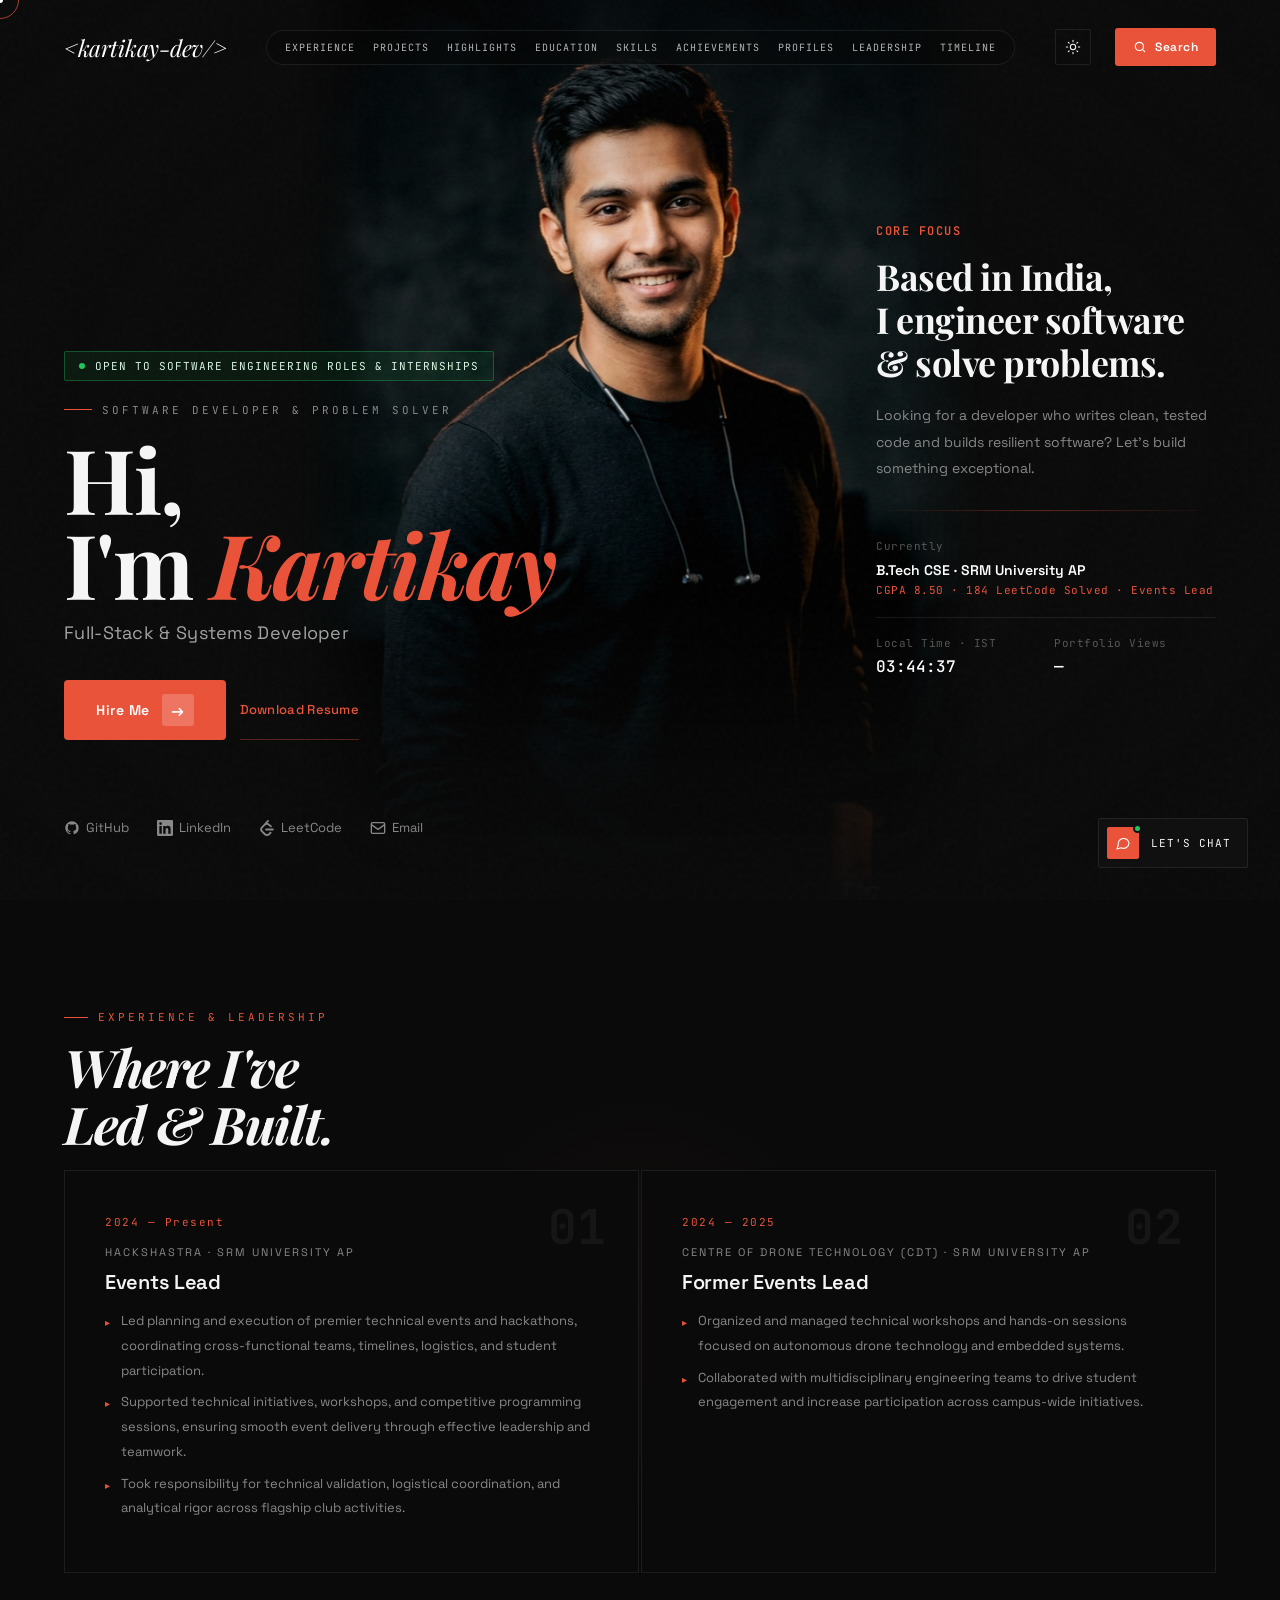
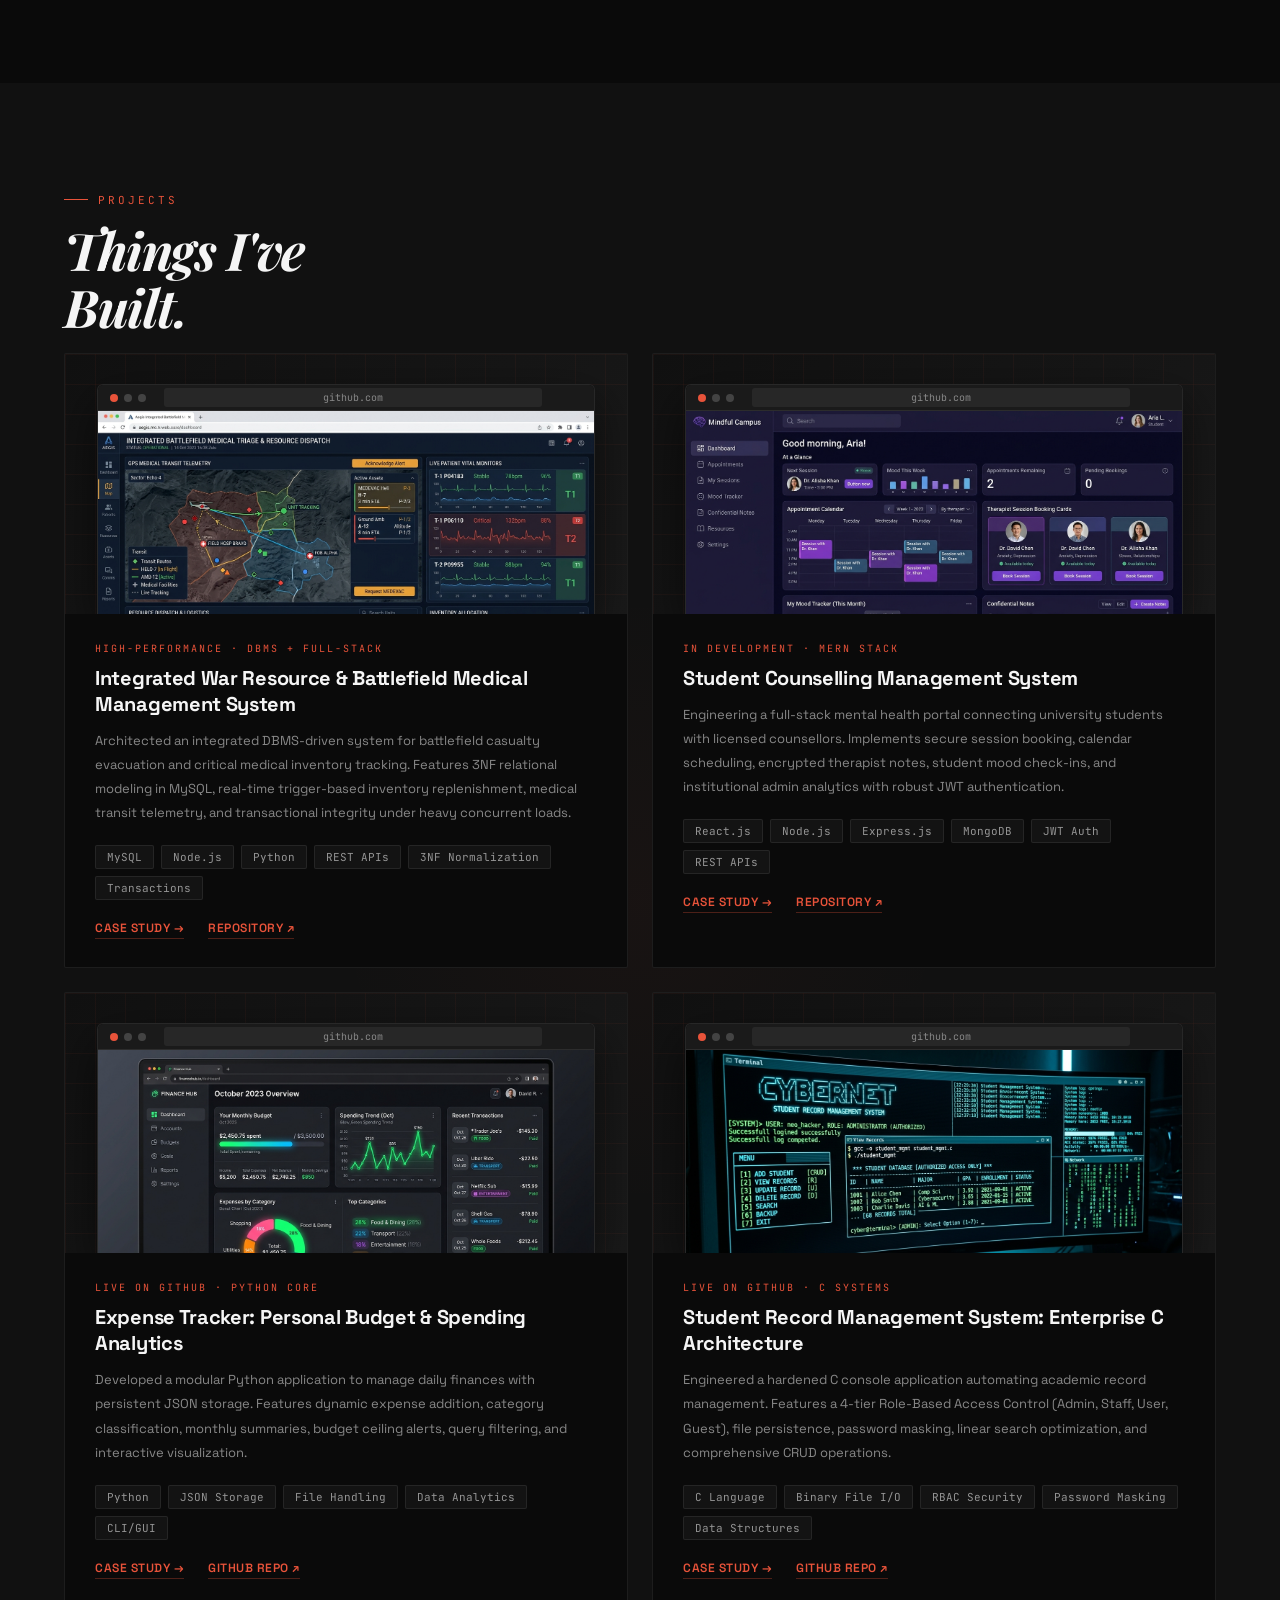
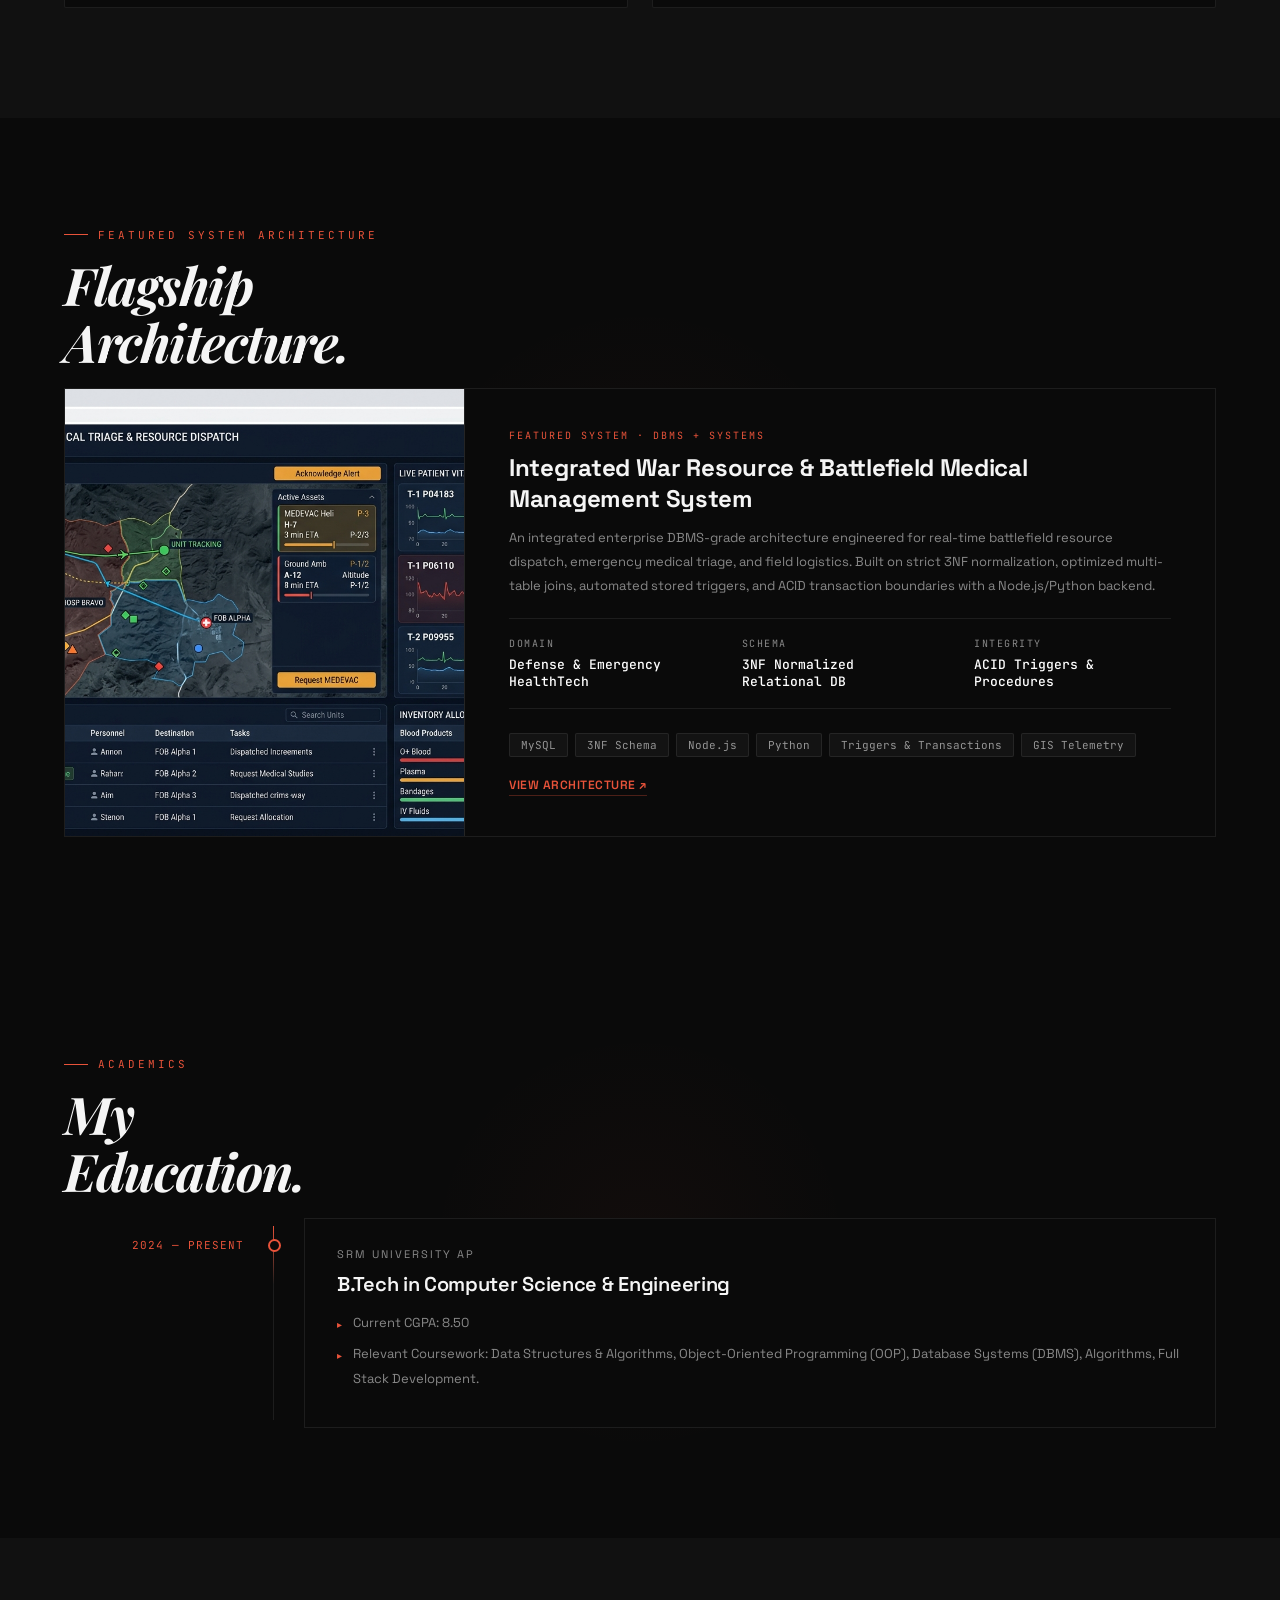
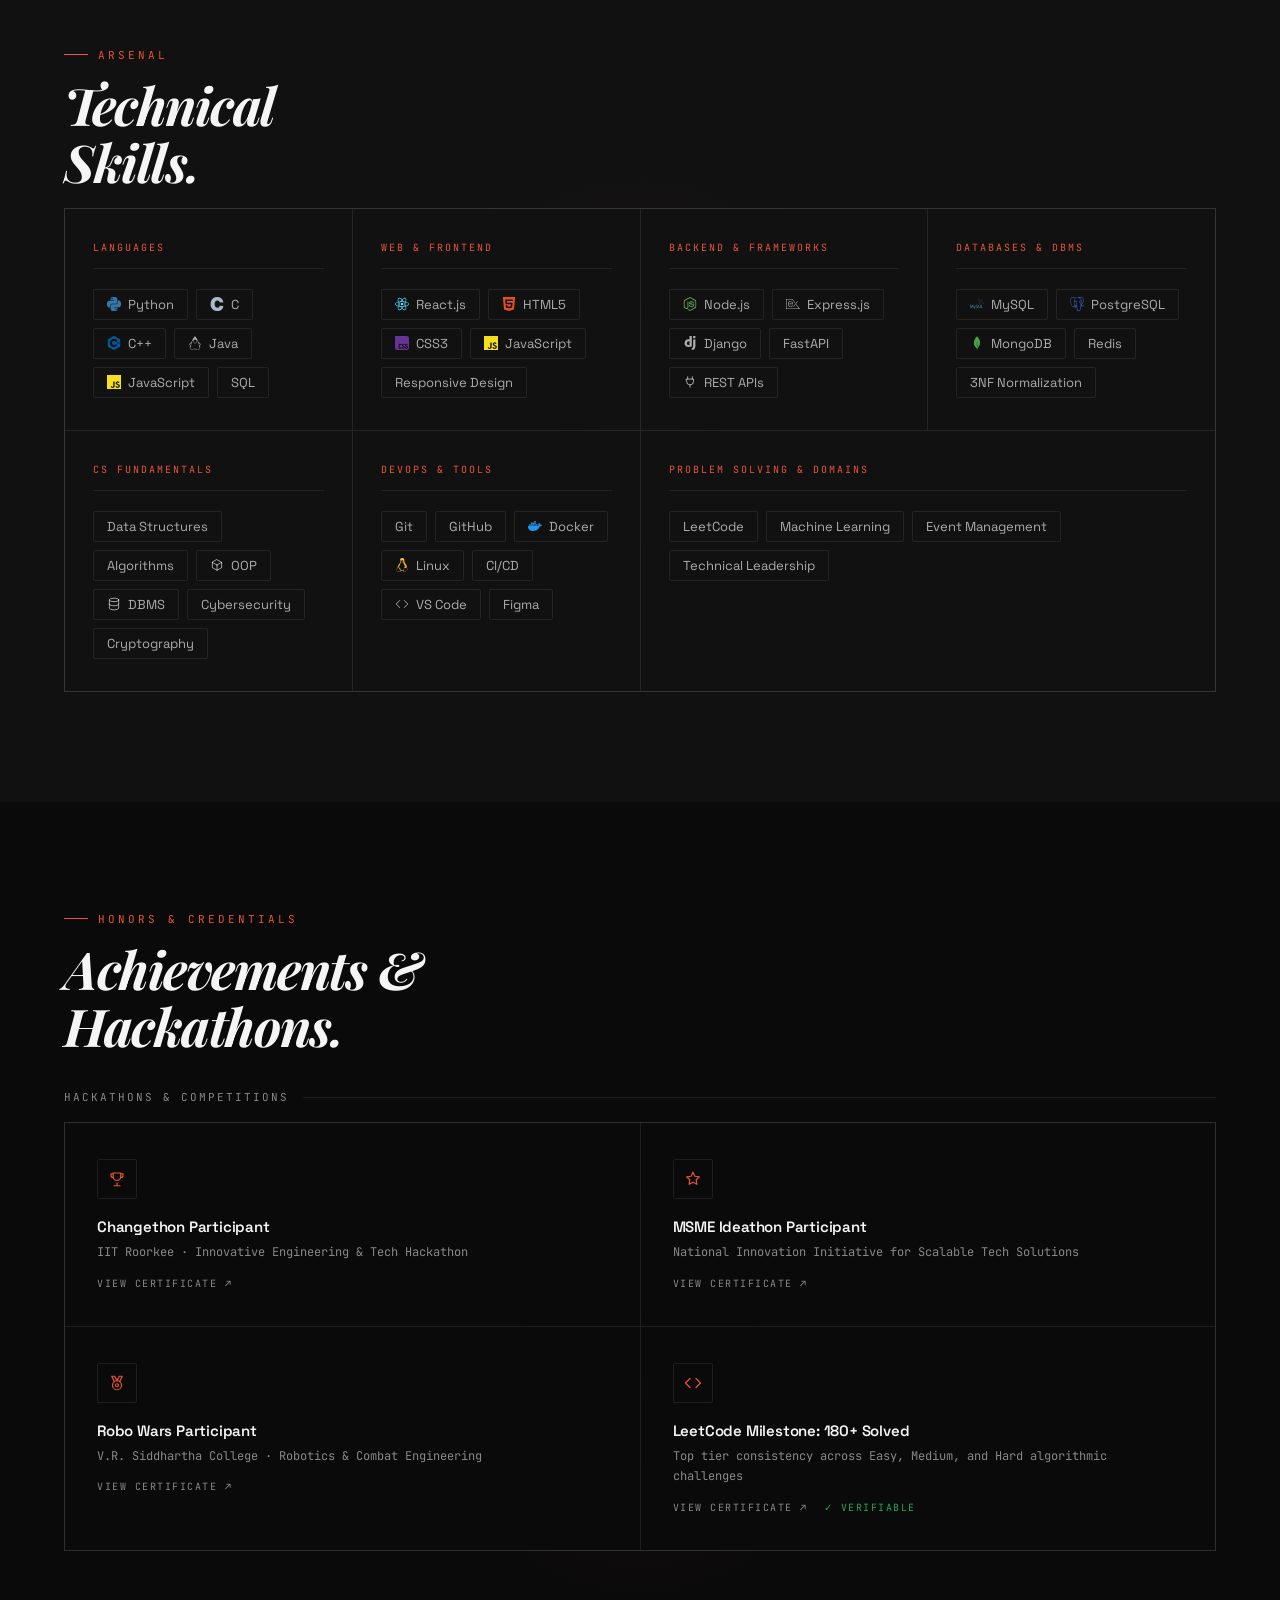
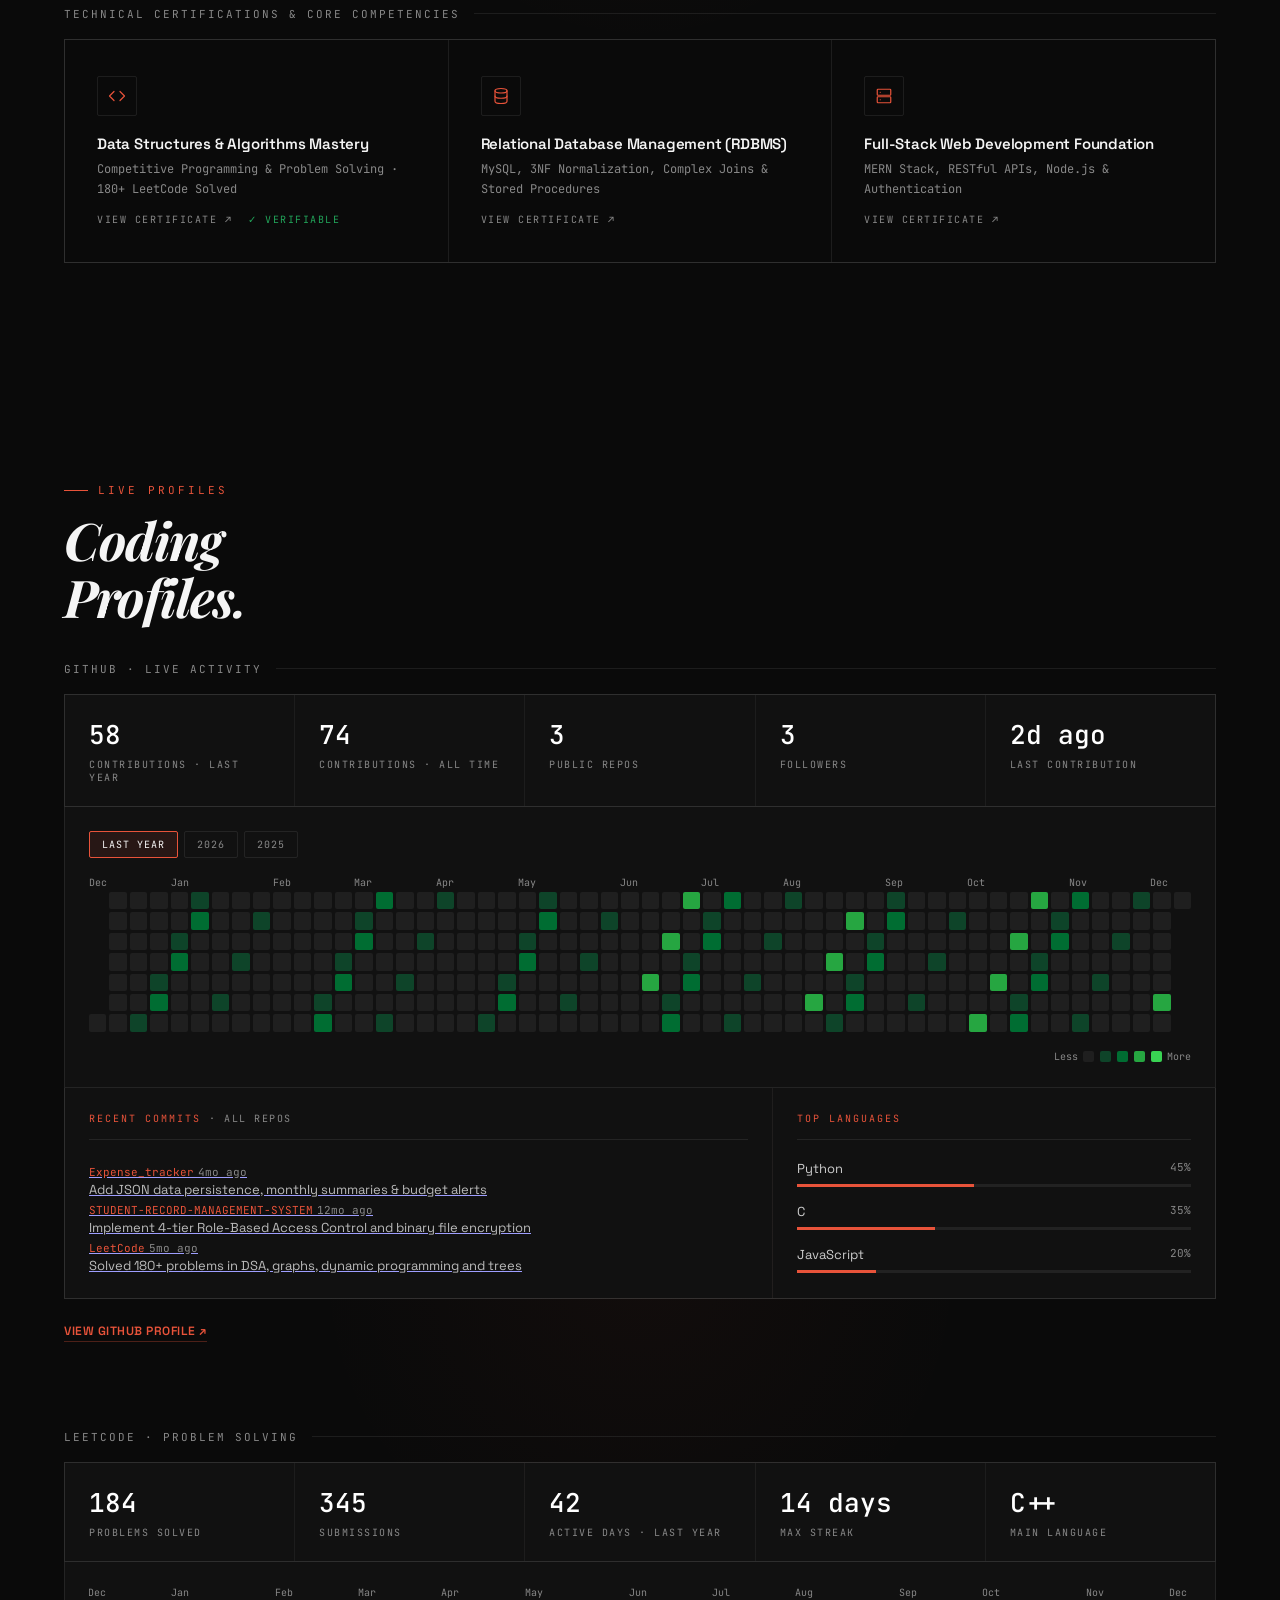
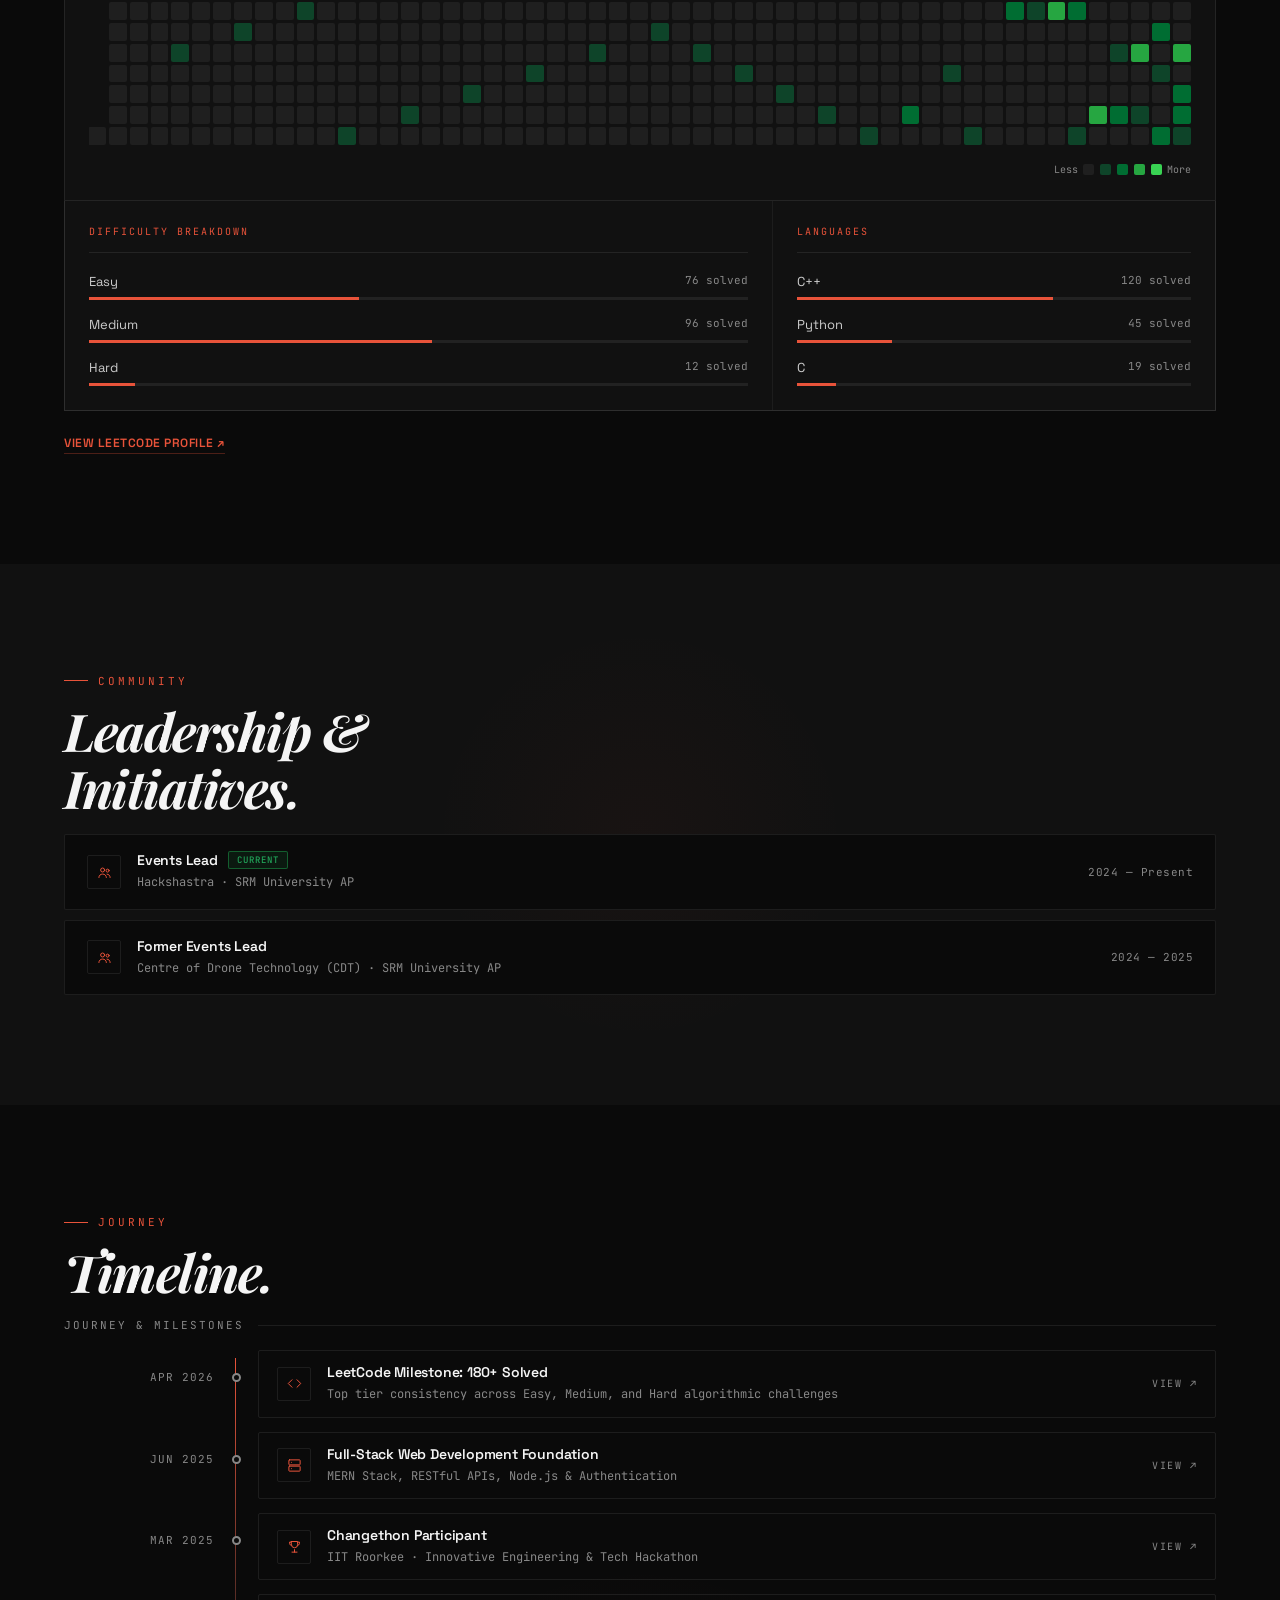
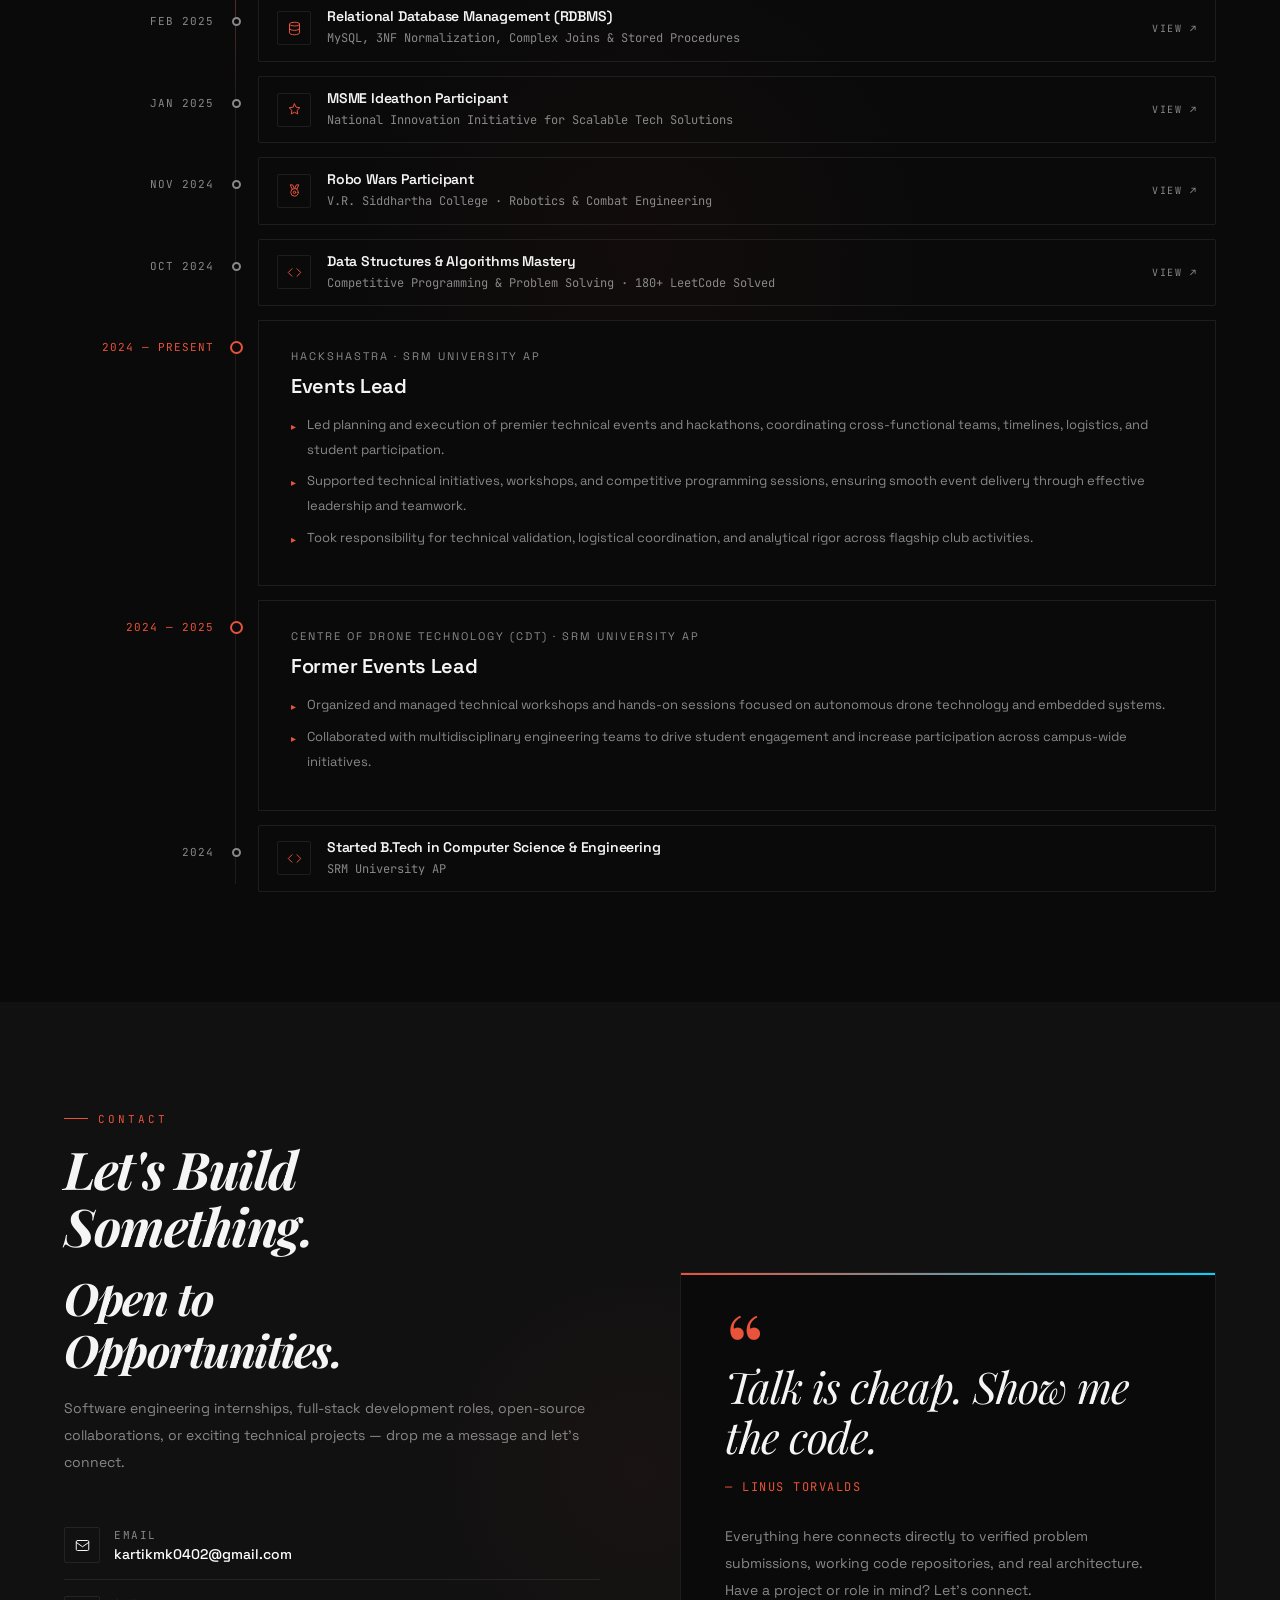
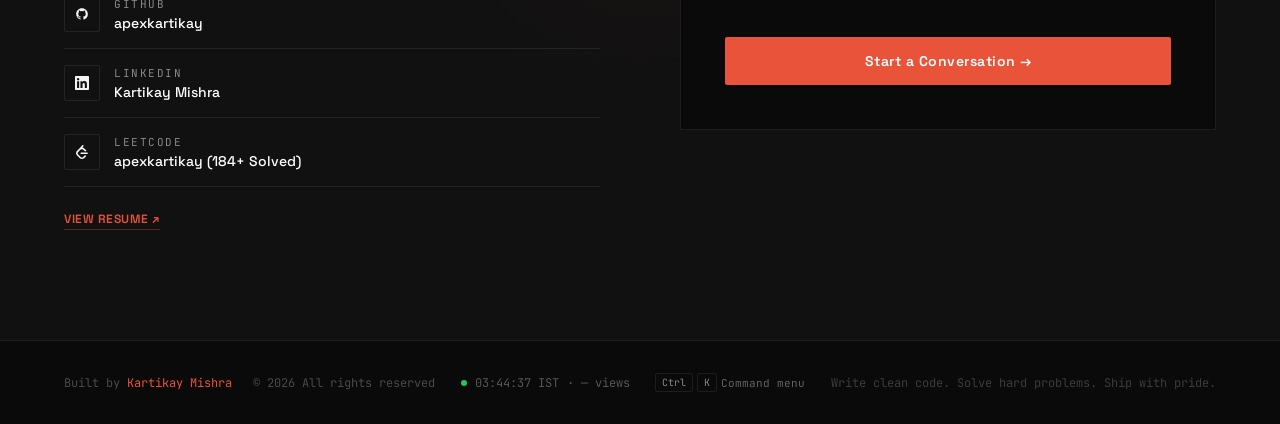
==== index.html @ 2c4bc046 "Initial commit" ====
<!DOCTYPE html>
<html lang="en">
<head>
<meta charset="UTF-8">
<meta name="viewport" content="width=device-width, initial-scale=1.0">
<title>Kartikay Mishra — Software Engineer</title>
<meta name="description" content="Kartikay Mishra — Software Developer. B.Tech CSE at SRM University AP (CGPA 8.50), projects in DBMS, MERN, Python, C systems, 180+ LeetCode problems solved, active GitHub and problem solver.">
<link rel="canonical" href="https://apexkartikay.github.io/">
<link rel="icon" href="assets/images/favicon.svg" type="image/svg+xml">
<meta name="theme-color" content="#0a0a0a">
<!-- Link previews (LinkedIn, WhatsApp, X, Slack) -->
<meta property="og:type" content="website">
<meta property="og:site_name" content="Kartikay Mishra">
<meta property="og:url" content="https://apexkartikay.github.io/">
<meta property="og:title" content="Kartikay Mishra — Software Developer">
<meta property="og:description" content="Computer Science undergraduate at SRM University AP, full-stack & systems developer, live projects, 180+ LeetCode solved.">
<meta property="og:image" content="assets/images/og-card.jpg">
<meta property="og:image:width" content="1200">
<meta property="og:image:height" content="630">
<meta property="og:image:alt" content="Kartikay Mishra — Software Developer">
<meta name="twitter:card" content="summary_large_image">
<meta name="twitter:title" content="Kartikay Mishra — Software Developer">
<meta name="twitter:description" content="Full-stack & systems developer, live projects, and live GitHub and LeetCode activity.">
<meta name="twitter:image" content="assets/images/og-card.jpg">
<link href="https://fonts.googleapis.com/css2?family=Space+Grotesk:wght@300;400;500;600;700&family=Playfair+Display:ital,wght@0,700;1,700&family=JetBrains+Mono:wght@400;500&display=swap" rel="stylesheet">
<link rel="stylesheet" href="assets/css/style.css">
<script>
  // Apply saved theme before page paints
  try { if (localStorage.getItem("theme") === "light") document.documentElement.dataset.theme = "light"; } catch (e) {}
</script>
</head>
<body class="has-hero">
<div class="page-intro" aria-hidden="true"><span>&lt;kartikay-dev/&gt;</span></div>
<div class="link-transition" aria-hidden="true">
  <div class="transition-line"></div>
  <div class="transition-copy"><span>Opening</span><strong>Destination</strong></div>
</div>
<div class="scroll-progress" aria-hidden="true"></div>

<!-- Custom Cursor -->
<div id="cur-dot"></div>
<div id="cur-ring"></div>

<!-- NAVIGATION -->
<nav id="nav">
  <a href="#about" class="nav-logo magnetic">&lt;kartikay-dev/&gt;</a>
  <div class="nav-links">
    <a href="#experience">Experience</a>
    <a href="#projects">Projects</a>
    <a href="#research">Highlights</a>
    <a href="#education">Education</a>
    <a href="#skills">Skills</a>
    <a href="#achievements">Achievements</a>
    <a href="#profiles">Profiles</a>
    <a href="#leadership">Leadership</a>
    <a href="#journey">Timeline</a>
  </div>
  <div class="nav-actions">
    <button type="button" class="theme-toggle" id="theme-toggle" aria-label="Switch to light theme" title="Switch theme">
      <svg class="icon-sun" viewBox="0 0 24 24" fill="none" stroke="currentColor" stroke-width="1.6" stroke-linecap="round" aria-hidden="true"><circle cx="12" cy="12" r="4"/><path d="M12 2v2M12 20v2M4.9 4.9l1.4 1.4M17.7 17.7l1.4 1.4M2 12h2M20 12h2M4.9 19.1l1.4-1.4M17.7 6.3l1.4-1.4"/></svg>
      <svg class="icon-moon" viewBox="0 0 24 24" fill="none" stroke="currentColor" stroke-width="1.6" stroke-linecap="round" stroke-linejoin="round" aria-hidden="true"><path d="M20 14.5A8 8 0 0 1 9.5 4a8 8 0 1 0 10.5 10.5z"/></svg>
    </button>
    <a href="assets/docs/Kartikay-Mishra-Resume.pdf" target="_blank" rel="noopener" class="nav-cv">View Resume</a>
    <button type="button" class="nav-contact nav-search magnetic" id="nav-cta" data-open-palette aria-label="Search the portfolio">
      <svg viewBox="0 0 24 24" fill="none" stroke="currentColor" stroke-width="2" stroke-linecap="round" aria-hidden="true"><circle cx="11" cy="11" r="7"/><path d="m20 20-3.5-3.5"/></svg>
      <span>Search</span>
      <kbd class="nav-kbd">Ctrl K</kbd>
    </button>
  </div>
</nav>

<!-- HERO SECTION -->
<section class="hero" id="about">
  <img class="hero-photo" src="assets/images/kartikay-hero-1600.webp" srcset="assets/images/kartikay-hero-900.webp 900w, assets/images/kartikay-hero-1600.webp 1600w" sizes="(max-width: 900px) 100vw, max(52vw, 100vh)" alt="Kartikay Mishra" width="1600" height="1600" fetchpriority="high">
  <div class="hero-vignette"></div>
  <div class="scanline"></div>

  <!-- Floating shapes -->
  <div class="shape shape-ring1"></div>
  <div class="shape shape-ring2"></div>
  <div class="shape shape-dot"></div>

  <!-- LEFT -->
  <div class="hero-left">
    <div class="hero-availability" id="hero-availability" hidden><span class="live-dot"></span><span></span></div>
    <div class="hero-tag">Software Developer &amp; Problem Solver</div>
    <h1 class="hero-hi">Hi,<br>I'm <em>Kartikay</em></h1>
    <p class="hero-role">Full-Stack &amp; Systems Developer</p>
    <div class="hero-btns">
      <button type="button" class="btn-hire magnetic" onclick="openHire()">
        Hire Me
        <span class="btn-hire-arrow" aria-hidden="true">→</span>
      </button>
      <a href="assets/docs/Kartikay-Mishra-Resume.pdf" download="Kartikay-Mishra-Resume.pdf" class="btn-cv magnetic">Download Resume</a>
    </div>
  </div>

  <!-- SOCIAL -->
  <div class="hero-social">
    <a href="https://github.com/apexkartikay" target="_blank" rel="noopener" class="social-link">
      <svg viewBox="0 0 24 24"><path d="M12 2C6.477 2 2 6.484 2 12.017c0 4.425 2.865 8.18 6.839 9.504.5.092.682-.217.682-.483 0-.237-.008-.868-.013-1.703-2.782.605-3.369-1.343-3.369-1.343-.454-1.158-1.11-1.466-1.11-1.466-.908-.62.069-.608.069-.608 1.003.07 1.531 1.032 1.531 1.032.892 1.53 2.341 1.088 2.91.832.092-.647.35-1.088.636-1.338-2.22-.253-4.555-1.113-4.555-4.951 0-1.093.39-1.988 1.029-2.688-.103-.253-.446-1.272.098-2.65 0 0 .84-.27 2.75 1.026A9.564 9.564 0 0 1 12 6.844a9.59 9.59 0 0 1 2.504.337c1.909-1.296 2.747-1.027 2.747-1.027.546 1.379.202 2.398.1 2.651.64.7 1.028 1.595 1.028 2.688 0 3.848-2.339 4.695-4.566 4.943.359.309.678.92.678 1.855 0 1.338-.012 2.419-.012 2.747 0 .268.18.58.688.482A10.02 10.02 0 0 0 22 12.017C22 6.484 17.522 2 12 2z"/></svg>
      GitHub
    </a>
    <a href="https://www.linkedin.com/in/kartikay-mishra-02644633b/" target="_blank" rel="noopener" class="social-link">
      <svg viewBox="0 0 24 24"><path d="M20.447 20.452h-3.554v-5.569c0-1.328-.027-3.037-1.852-3.037-1.853 0-2.136 1.445-2.136 2.939v5.667H9.351V9h3.414v1.561h.046c.477-.9 1.637-1.85 3.37-1.85 3.601 0 4.267 2.37 4.267 5.455v6.286zM5.337 7.433a2.062 2.062 0 0 1-2.063-2.065 2.064 2.064 0 1 1 2.063 2.065zm1.782 13.019H3.555V9h3.564v11.452zM22.225 0H1.771C.792 0 0 .774 0 1.729v20.542C0 23.227.792 24 1.771 24h20.451C23.2 24 24 23.227 24 22.271V1.729C24 .774 23.2 0 22.222 0h.003z"/></svg>
      LinkedIn
    </a>
    <a href="https://leetcode.com/u/apexkartikay/" target="_blank" rel="noopener" class="social-link">
      <svg viewBox="0 0 24 24"><path d="M13.483 0a1.374 1.374 0 0 0-.961.438L7.116 6.226l-3.854 4.126a5.266 5.266 0 0 0-1.209 2.104 5.35 5.35 0 0 0-.125.513 5.527 5.527 0 0 0 .062 2.362 5.83 5.83 0 0 0 .349 1.017 5.938 5.938 0 0 0 1.271 1.818l4.277 4.193.039.038c2.248 2.165 5.852 2.133 8.063-.074l2.396-2.392c.54-.54.54-1.414.003-1.955a1.378 1.378 0 0 0-1.951-.003l-2.396 2.392a3.021 3.021 0 0 1-4.205.038l-.02-.019-4.276-4.193c-.652-.64-.972-1.469-.948-2.263a2.68 2.68 0 0 1 .066-.523 2.545 2.545 0 0 1 .619-1.164L9.13 8.114c1.058-1.134 3.204-1.27 4.43-.278l3.501 2.831c.593.48 1.461.387 1.94-.207a1.384 1.384 0 0 0-.207-1.943l-3.5-2.831c-.8-.647-1.766-1.045-2.774-1.202l2.015-2.158A1.384 1.384 0 0 0 13.483 0zm-2.866 12.815a1.38 1.38 0 0 0-1.38 1.382 1.38 1.38 0 0 0 1.38 1.382H20.79a1.38 1.38 0 0 0 1.38-1.382 1.38 1.38 0 0 0-1.38-1.382z"/></svg>
      LeetCode
    </a>
    <a href="mailto:kartikmk0402@gmail.com" class="social-link">
      <svg viewBox="0 0 24 24" fill="none" stroke="currentColor" stroke-width="2"><rect x="2" y="4" width="20" height="16" rx="2"/><path d="m2 7 10 7 10-7"/></svg>
      Email
    </a>
  </div>

  <!-- RIGHT -->
  <div class="hero-right">
    <div class="expert-tag">Core Focus</div>
    <h2>Based in India,<br>I engineer software<br>&amp; solve problems.</h2>
    <p>Looking for a developer who writes clean, tested code and builds resilient software? Let's build something exceptional.</p>
    <div class="glow-line"></div>
    <div id="hero-current-status">
      <!-- Injected by render.js -->
    </div>
    <div class="live-stats">
      <div class="live-stat">
        <div class="live-label">Local Time · IST</div>
        <div class="live-value" data-live="clock">--:--:--</div>
      </div>
      <div class="live-stat">
        <div class="live-label">Portfolio Views</div>
        <div class="live-value" data-live="views">—</div>
      </div>
    </div>
  </div>
</section>

<!-- EXPERIENCE -->
<section id="experience">
  <div class="section-inner">
    <div class="s-tag reveal">experience &amp; leadership</div>
    <h2 class="s-title reveal">Where I've<br>Led &amp; Built.</h2>
    <div class="exp-grid">
      <!-- Injected by render.js -->
    </div>
  </div>
</section>

<!-- PROJECTS -->
<section id="projects">
  <div class="section-inner">
    <div class="s-tag reveal">projects</div>
    <h2 class="s-title reveal">Things I've<br>Built.</h2>
    <div class="proj-grid">
      <!-- Injected by render.js -->
    </div>
  </div>
</section>

<!-- RESEARCH / FEATURED HIGHLIGHTS -->
<section id="research">
  <div class="section-inner">
    <div class="s-tag reveal">featured system architecture</div>
    <h2 class="s-title reveal">Flagship<br>Architecture.</h2>
    <div class="proj-grid">
      <!-- Injected by render.js -->
    </div>
  </div>
</section>

<!-- EDUCATION -->
<section id="education">
  <div class="section-inner">
    <div class="s-tag reveal">academics</div>
    <h2 class="s-title reveal">My<br>Education.</h2>
    <div class="timeline edu-timeline">
      <!-- Injected by render.js -->
    </div>
  </div>
</section>

<!-- SKILLS -->
<section id="skills">
  <div class="section-inner">
    <div class="s-tag reveal">arsenal</div>
    <h2 class="s-title reveal">Technical<br>Skills.</h2>
    <div class="skills-grid reveal-s">
      <!-- Injected by render.js -->
    </div>
  </div>
</section>

<!-- ACHIEVEMENTS & COMPETITIONS -->
<section id="achievements">
  <div class="section-inner">
    <div class="s-tag reveal">honors &amp; credentials</div>
    <h2 class="s-title reveal">Achievements &amp;<br>Hackathons.</h2>
    <div class="group-label reveal">Hackathons &amp; Competitions</div>
    <div class="ach-grid reveal-s" id="ach-grid">
      <!-- Injected by render.js -->
    </div>
    <div class="group-label reveal" id="certifications">Technical Certifications &amp; Core Competencies</div>
    <div class="ach-grid reveal-s" id="cert-grid">
      <!-- Injected by render.js -->
    </div>
  </div>
</section>

<!-- CODING PROFILES (LIVE GITHUB & LEETCODE) -->
<section id="profiles">
  <div class="section-inner">
    <div class="s-tag reveal">live profiles</div>
    <h2 class="s-title reveal">Coding<br>Profiles.</h2>
    <div class="group-label reveal" id="github">GitHub · Live Activity</div>
    <div class="gh-panel reveal-s" id="gh-panel">
      <div class="gh-stats gh-stats-5">
        <div class="gh-stat"><div class="gh-num" data-gh="total">—</div><div class="gh-label" data-gh="totalLabel">Contributions · last year</div></div>
        <div class="gh-stat"><div class="gh-num" data-gh="allTime">—</div><div class="gh-label">Contributions · all time</div></div>
        <div class="gh-stat"><div class="gh-num" data-gh="repos">—</div><div class="gh-label">Public repos</div></div>
        <div class="gh-stat"><div class="gh-num" data-gh="followers">—</div><div class="gh-label">Followers</div></div>
        <div class="gh-stat"><div class="gh-num" data-gh="lastPush">—</div><div class="gh-label">Last contribution</div></div>
      </div>
      <div class="gh-calendar">
        <div class="gh-years" id="gh-years" role="tablist" aria-label="Contribution year"></div>
        <div class="gh-scroll">
          <div class="gh-months" id="gh-months"></div>
          <div class="gh-heatmap" id="gh-heatmap"></div>
        </div>
        <div class="gh-legend">Less <span class="gh-cell l0"></span><span class="gh-cell l1"></span><span class="gh-cell l2"></span><span class="gh-cell l3"></span><span class="gh-cell l4"></span> More</div>
      </div>
      <div class="gh-cols">
        <div class="gh-card">
          <div class="skill-cat">Recent commits <span class="cat-note">· All repos</span></div>
          <ul class="gh-commits" id="gh-commits"><li class="gh-empty">Loading activity…</li></ul>
        </div>
        <div class="gh-card">
          <div class="skill-cat">Top languages</div>
          <div id="gh-langs"></div>
        </div>
      </div>
      <div class="gh-failed">Couldn't reach GitHub right now.</div>
      <a href="https://github.com/apexkartikay" target="_blank" rel="noopener" class="proj-link gh-profile">View GitHub profile ↗</a>
    </div>

    <div class="group-label reveal" id="leetcode">LeetCode · Problem Solving</div>
    <div class="gh-panel reveal-s" id="lc-panel">
      <div class="gh-stats gh-stats-5">
        <div class="gh-stat"><div class="gh-num" data-lc="solved">—</div><div class="gh-label">Problems solved</div></div>
        <div class="gh-stat"><div class="gh-num" data-lc="submissions">—</div><div class="gh-label">Submissions</div></div>
        <div class="gh-stat"><div class="gh-num" data-lc="activeDays">—</div><div class="gh-label">Active days · last year</div></div>
        <div class="gh-stat"><div class="gh-num" data-lc="maxStreak">—</div><div class="gh-label">Max streak</div></div>
        <div class="gh-stat"><div class="gh-num" data-lc="fourth">—</div><div class="gh-label" data-lc="fourthLabel">Main language</div></div>
      </div>
      <div class="gh-calendar">
        <div class="gh-scroll">
          <div class="gh-months"></div>
          <div class="gh-heatmap"></div>
        </div>
        <div class="gh-legend">Less <span class="gh-cell l0"></span><span class="gh-cell l1"></span><span class="gh-cell l2"></span><span class="gh-cell l3"></span><span class="gh-cell l4"></span> More</div>
      </div>
      <div class="gh-cols">
        <div class="gh-card">
          <div class="skill-cat">Difficulty breakdown</div>
          <div id="lc-difficulty"><div class="gh-empty">Loading stats…</div></div>
        </div>
        <div class="gh-card">
          <div class="skill-cat">Languages</div>
          <div id="lc-langs"></div>
        </div>
      </div>
      <div class="gh-failed">Couldn't reach LeetCode right now.</div>
      <a href="https://leetcode.com/u/apexkartikay/" target="_blank" rel="noopener" class="proj-link gh-profile">View LeetCode profile ↗</a>
    </div>
  </div>
</section>

<!-- LEADERSHIP & VOLUNTEERING -->
<section id="leadership">
  <div class="section-inner">
    <div class="s-tag reveal">community</div>
    <h2 class="s-title reveal">Leadership &amp;<br>Initiatives.</h2>
    <div class="lead-list reveal-s">
      <!-- Injected by render.js -->
    </div>
  </div>
</section>

<!-- TIMELINE -->
<section id="journey">
  <div class="section-inner">
    <div class="s-tag reveal">journey</div>
    <h2 class="s-title reveal">Timeline.</h2>
    <div class="journey-layout">
      <div class="journey-main">
        <div class="group-label reveal">Journey &amp; Milestones</div>
        <div class="timeline">
          <!-- Injected by render.js -->
        </div>
      </div>
      <aside class="journey-side" id="testimonials" hidden>
        <div class="group-label reveal">Endorsements</div>
        <div class="quote-grid"></div>
      </aside>
    </div>
  </div>
</section>

<!-- CONTACT -->
<section id="contact">
  <div class="section-inner">
    <div class="s-tag reveal">contact</div>
    <h2 class="s-title reveal">Let's Build<br>Something.</h2>
    <div class="contact-layout">
      <div class="contact-info reveal-l">
        <h3>Open to<br>Opportunities.</h3>
        <p>Software engineering internships, full-stack development roles, open-source collaborations, or exciting technical projects — drop me a message and let's connect.</p>
        <div class="contact-detail">
          <div class="cd-icon"><svg width="15" height="15" viewBox="0 0 24 24" fill="none" stroke="currentColor" stroke-width="1.6" stroke-linecap="round" stroke-linejoin="round" aria-hidden="true"><rect x="2" y="4" width="20" height="16" rx="2"/><path d="m2 7 10 7 10-7"/></svg></div>
          <div><div class="cd-label">Email</div><div class="cd-value"><a href="mailto:kartikmk0402@gmail.com">kartikmk0402@gmail.com</a></div></div>
        </div>
        <div class="contact-detail">
          <div class="cd-icon">
            <svg width="14" height="14" viewBox="0 0 24 24" fill="currentColor"><path d="M12 2C6.477 2 2 6.484 2 12.017c0 4.425 2.865 8.18 6.839 9.504.5.092.682-.217.682-.483 0-.237-.008-.868-.013-1.703-2.782.605-3.369-1.343-3.369-1.343-.454-1.158-1.11-1.466-1.11-1.466-.908-.62.069-.608.069-.608 1.003.07 1.531 1.032 1.531 1.032.892 1.53 2.341 1.088 2.91.832.092-.647.35-1.088.636-1.338-2.22-.253-4.555-1.113-4.555-4.951 0-1.093.39-1.988 1.029-2.688-.103-.253-.446-1.272.098-2.65 0 0 .84-.27 2.75 1.026A9.564 9.564 0 0 1 12 6.844a9.59 9.59 0 0 1 2.504.337c1.909-1.296 2.747-1.027 2.747-1.027.546 1.379.202 2.398.1 2.651.64.7 1.028 1.595 1.028 2.688 0 3.848-2.339 4.695-4.566 4.943.359.309.678.92.678 1.855 0 1.338-.012 2.419-.012 2.747 0 .268.18.58.688.482A10.02 10.02 0 0 0 22 12.017C22 6.484 17.522 2 12 2z"/></svg>
          </div>
          <div><div class="cd-label">GitHub</div><div class="cd-value"><a href="https://github.com/apexkartikay" target="_blank" rel="noopener">apexkartikay</a></div></div>
        </div>
        <div class="contact-detail">
          <div class="cd-icon"><svg width="14" height="14" viewBox="0 0 24 24" fill="currentColor" aria-hidden="true"><path d="M20.447 20.452h-3.554v-5.569c0-1.328-.027-3.037-1.852-3.037-1.853 0-2.136 1.445-2.136 2.939v5.667H9.351V9h3.414v1.561h.046c.477-.9 1.637-1.85 3.37-1.85 3.601 0 4.267 2.37 4.267 5.455v6.286zM5.337 7.433a2.062 2.062 0 0 1-2.063-2.065 2.064 2.064 0 1 1 2.063 2.065zm1.782 13.019H3.555V9h3.564v11.452zM22.225 0H1.771C.792 0 0 .774 0 1.729v20.542C0 23.227.792 24 1.771 24h20.451C23.2 24 24 23.227 24 22.271V1.729C24 .774 23.2 0 22.222 0h.003z"/></svg></div>
          <div><div class="cd-label">LinkedIn</div><div class="cd-value"><a href="https://www.linkedin.com/in/kartikay-mishra-02644633b/" target="_blank" rel="noopener">Kartikay Mishra</a></div></div>
        </div>
        <div class="contact-detail">
          <div class="cd-icon"><svg width="14" height="14" viewBox="0 0 24 24" fill="currentColor" aria-hidden="true"><path d="M13.483 0a1.374 1.374 0 0 0-.961.438L7.116 6.226l-3.854 4.126a5.266 5.266 0 0 0-1.209 2.104 5.35 5.35 0 0 0-.125.513 5.527 5.527 0 0 0 .062 2.362 5.83 5.83 0 0 0 .349 1.017 5.938 5.938 0 0 0 1.271 1.818l4.277 4.193.039.038c2.248 2.165 5.852 2.133 8.063-.074l2.396-2.392c.54-.54.54-1.414.003-1.955a1.378 1.378 0 0 0-1.951-.003l-2.396 2.392a3.021 3.021 0 0 1-4.205.038l-.02-.019-4.276-4.193c-.652-.64-.972-1.469-.948-2.263a2.68 2.68 0 0 1 .066-.523 2.545 2.545 0 0 1 .619-1.164L9.13 8.114c1.058-1.134 3.204-1.27 4.43-.278l3.501 2.831c.593.48 1.461.387 1.94-.207a1.384 1.384 0 0 0-.207-1.943l-3.5-2.831c-.8-.647-1.766-1.045-2.774-1.202l2.015-2.158A1.384 1.384 0 0 0 13.483 0zm-2.866 12.815a1.38 1.38 0 0 0-1.38 1.382 1.38 1.38 0 0 0 1.38 1.382H20.79a1.38 1.38 0 0 0 1.38-1.382 1.38 1.38 0 0 0-1.38-1.382z"/></svg></div>
          <div><div class="cd-label">LeetCode</div><div class="cd-value"><a href="https://leetcode.com/u/apexkartikay/" target="_blank" rel="noopener">apexkartikay (184+ Solved)</a></div></div>
        </div>
        <a href="assets/docs/Kartikay-Mishra-Resume.pdf" class="proj-link contact-onepager" target="_blank" rel="noopener">View Resume ↗</a>
      </div>
      <div class="hire-form contact-quote reveal">
        <div class="quote-mark" aria-hidden="true">&ldquo;</div>
        <blockquote>Talk is cheap. Show me the code.</blockquote>
        <div class="quote-by">— Linus Torvalds</div>
        <p>Everything here connects directly to verified problem submissions, working code repositories, and real architecture. Have a project or role in mind? Let's connect.</p>
        <button type="button" class="submit-btn" onclick="setChatMode('message')">Start a Conversation →</button>
      </div>
    </div>
  </div>
</section>

<!-- FOOTER -->
<footer>
  <div class="footer-l">Built by <span>Kartikay Mishra</span> &nbsp; © 2026 All rights reserved</div>
  <div class="footer-live"><span class="live-dot"></span><span><span data-live="clock">--:--:--</span> IST</span><span>· <span data-live="views">—</span> views</span></div>
  <button type="button" class="footer-cmd" data-open-palette aria-label="Open command menu"><kbd>Ctrl</kbd><kbd>K</kbd> Command menu</button>
  <div class="footer-r">Write clean code. Solve hard problems. Ship with pride.</div>
</footer>

<!-- CERTIFICATE / PROOF VIEWER -->
<div class="proof-viewer" id="proof-viewer" role="dialog" aria-modal="true" aria-label="Certificate" hidden>
  <div class="proof-backdrop" data-close-viewer></div>
  <div class="proof-frame">
    <div class="proof-head">
      <div>
        <div class="gh-label proof-sub"></div>
        <div class="proof-title"></div>
      </div>
      <button type="button" class="chat-close proof-close" aria-label="Close" data-close-viewer>
        <svg viewBox="0 0 24 24" fill="none" stroke="currentColor" stroke-width="1.6" stroke-linecap="round" aria-hidden="true"><path d="M18 6 6 18M6 6l12 12"/></svg>
      </button>
    </div>
    <div class="proof-body"><img class="proof-img" alt=""></div>
    <div class="proof-links">
      <a class="proj-link proof-full" href="#" target="_blank" rel="noopener" data-transition-bypass="true">Open full size ↗</a>
      <a class="proj-link proof-verify" href="#" target="_blank" rel="noopener" data-transition-bypass="true">Verify credential ↗</a>
      <a class="proj-link proof-source" href="#" target="_blank" rel="noopener" data-transition-bypass="true">Official feature ↗</a>
    </div>
  </div>
</div>

<!-- LET'S CHAT DRAWER -->
<div class="chat-panel" id="chat-panel" role="dialog" aria-label="Chat with Kartikay" aria-hidden="true">
  <div class="chat-head">
    <div class="chat-avatar">K<span class="chat-online"></span></div>
    <div>
      <div class="chat-name">Kartikay Mishra</div>
      <div class="chat-status" id="chat-status">AI assistant · ask about my work</div>
    </div>
    <button class="chat-close" type="button" aria-label="Close chat" onclick="toggleChat(false)">
      <svg viewBox="0 0 24 24" fill="none" stroke="currentColor" stroke-width="1.6" stroke-linecap="round" aria-hidden="true"><path d="M18 6 6 18M6 6l12 12"/></svg>
    </button>
  </div>
  <div class="chat-tabs" role="tablist">
    <button type="button" class="chat-tab active" role="tab" aria-selected="true" data-mode="ai" onclick="setChatMode('ai')">Ask AI</button>
    <button type="button" class="chat-tab" role="tab" aria-selected="false" data-mode="message" onclick="setChatMode('message')">Message</button>
  </div>
  <div class="chat-pane" data-pane="ai">
    <div class="chat-body" id="ai-body">
      <div class="chat-msg">Hi! I'm Kartikay's AI assistant. Ask me anything about his projects, skills, or background.</div>
      <div class="chat-suggest" id="ai-suggest">
        <button type="button" onclick="askAI(event, this.textContent)">What did Kartikay build with MySQL &amp; DBMS?</button>
        <button type="button" onclick="askAI(event, this.textContent)">How does the Student Counselling platform work?</button>
        <button type="button" onclick="askAI(event, this.textContent)">What are Kartikay's core skills and background?</button>
      </div>
    </div>
    <form class="chat-form" id="ai-form" onsubmit="askAI(event)">
      <div class="chat-compose">
        <textarea id="ai-q" rows="2" placeholder="Ask about Kartikay..." maxlength="600" required></textarea>
        <button type="submit" class="chat-send" aria-label="Ask">
          <svg viewBox="0 0 24 24" fill="none" stroke="currentColor" stroke-width="1.6" stroke-linecap="round" stroke-linejoin="round" aria-hidden="true"><path d="m22 2-7 20-4-9-9-4z"/><path d="M22 2 11 13"/></svg>
        </button>
      </div>
      <div class="chat-note">Answers are generated based on Kartikay's portfolio and technical work.</div>
    </form>
  </div>
  <div class="chat-pane" data-pane="message" hidden>
    <div class="chat-body" id="chat-body">
      <div class="chat-msg">Hi, I'm Kartikay. Have a role, project, or idea in mind? Leave your email and a message, and I'll get back to you promptly.</div>
    </div>
    <form class="chat-form" id="chat-form" onsubmit="sendChat(event)">
      <input id="chat-email" type="email" placeholder="your@email.com" autocomplete="email" required>
      <select id="chat-type" aria-label="Type of message">
        <option value="">Type of message...</option>
        <option>Full-time / Software Engineering Role</option>
        <option>Software Internship</option>
        <option>Freelance / Project Collaboration</option>
        <option>Open Source</option>
        <option>Just saying hi</option>
      </select>
      <div class="chat-compose">
        <textarea id="chat-msg" rows="2" placeholder="Type a message..." required></textarea>
        <button type="submit" class="chat-send" aria-label="Send message">
          <svg viewBox="0 0 24 24" fill="none" stroke="currentColor" stroke-width="1.6" stroke-linecap="round" stroke-linejoin="round" aria-hidden="true"><path d="m22 2-7 20-4-9-9-4z"/><path d="M22 2 11 13"/></svg>
        </button>
      </div>
      <div class="chat-err" id="chat-err"></div>
    </form>
  </div>
</div>

<button class="lets-chat" id="lets-chat" type="button" aria-controls="chat-panel" aria-expanded="false" onclick="toggleChat()">
  <span class="chat-icon">
    <svg viewBox="0 0 24 24" fill="none" stroke="currentColor" stroke-width="1.6" stroke-linecap="round" stroke-linejoin="round" aria-hidden="true"><path d="M21 12a8 8 0 0 1-11.6 7.1L3 21l1.9-6.4A8 8 0 1 1 21 12z"/></svg>
    <span class="chat-dot"></span>
  </span>
  <span class="chat-label">Let's Chat</span>
</button>

<script src="assets/js/data.js"></script>
<script src="assets/js/stack-icons.js"></script>
<script src="assets/js/render.js"></script>
<script src="assets/js/main.js"></script>
<script src="assets/js/palette.js"></script>
<script src="assets/js/heatmap.js"></script>
<script src="assets/js/github.js"></script>
<script src="assets/js/leetcode.js"></script>
</body>
</html>
---- assets/css/style.css ----
@import url('variables.css');
@import url('base.css');
@import url('layout.css');
@import url('components.css');
@import url('animations.css');
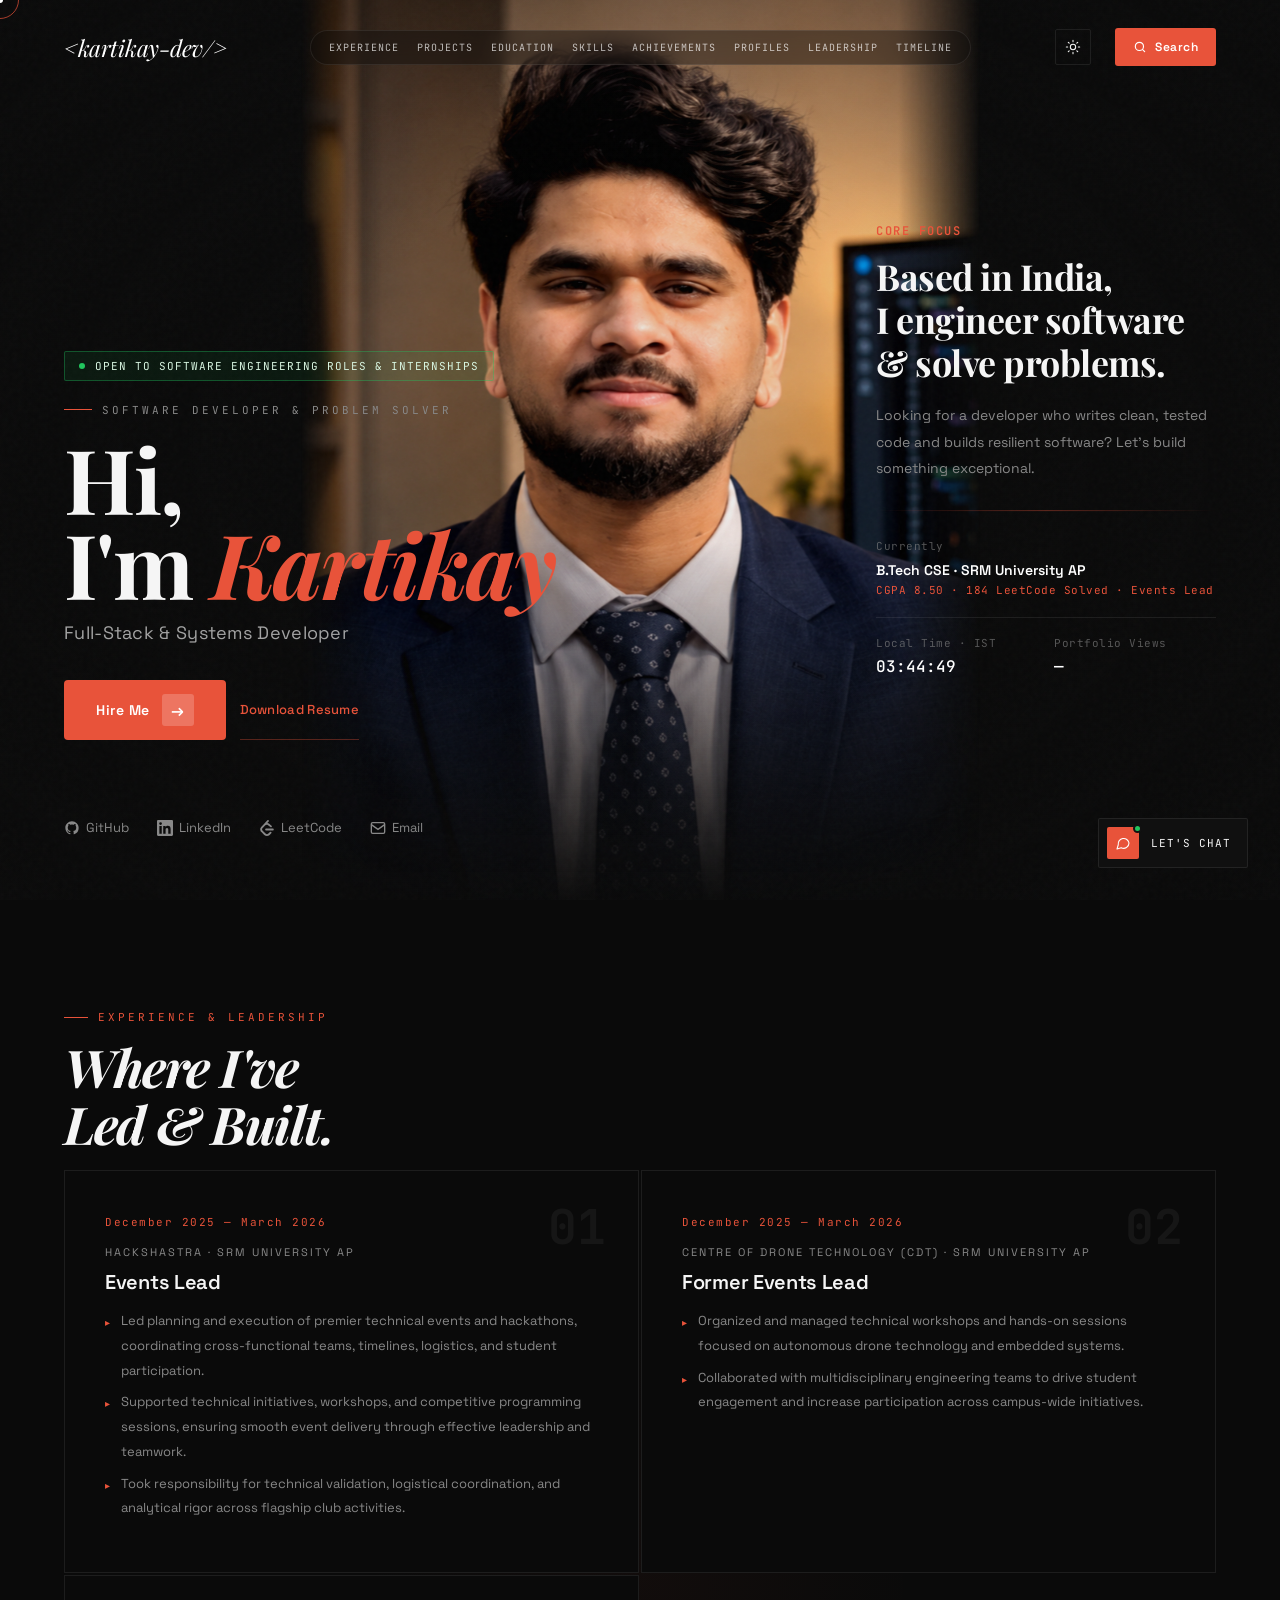
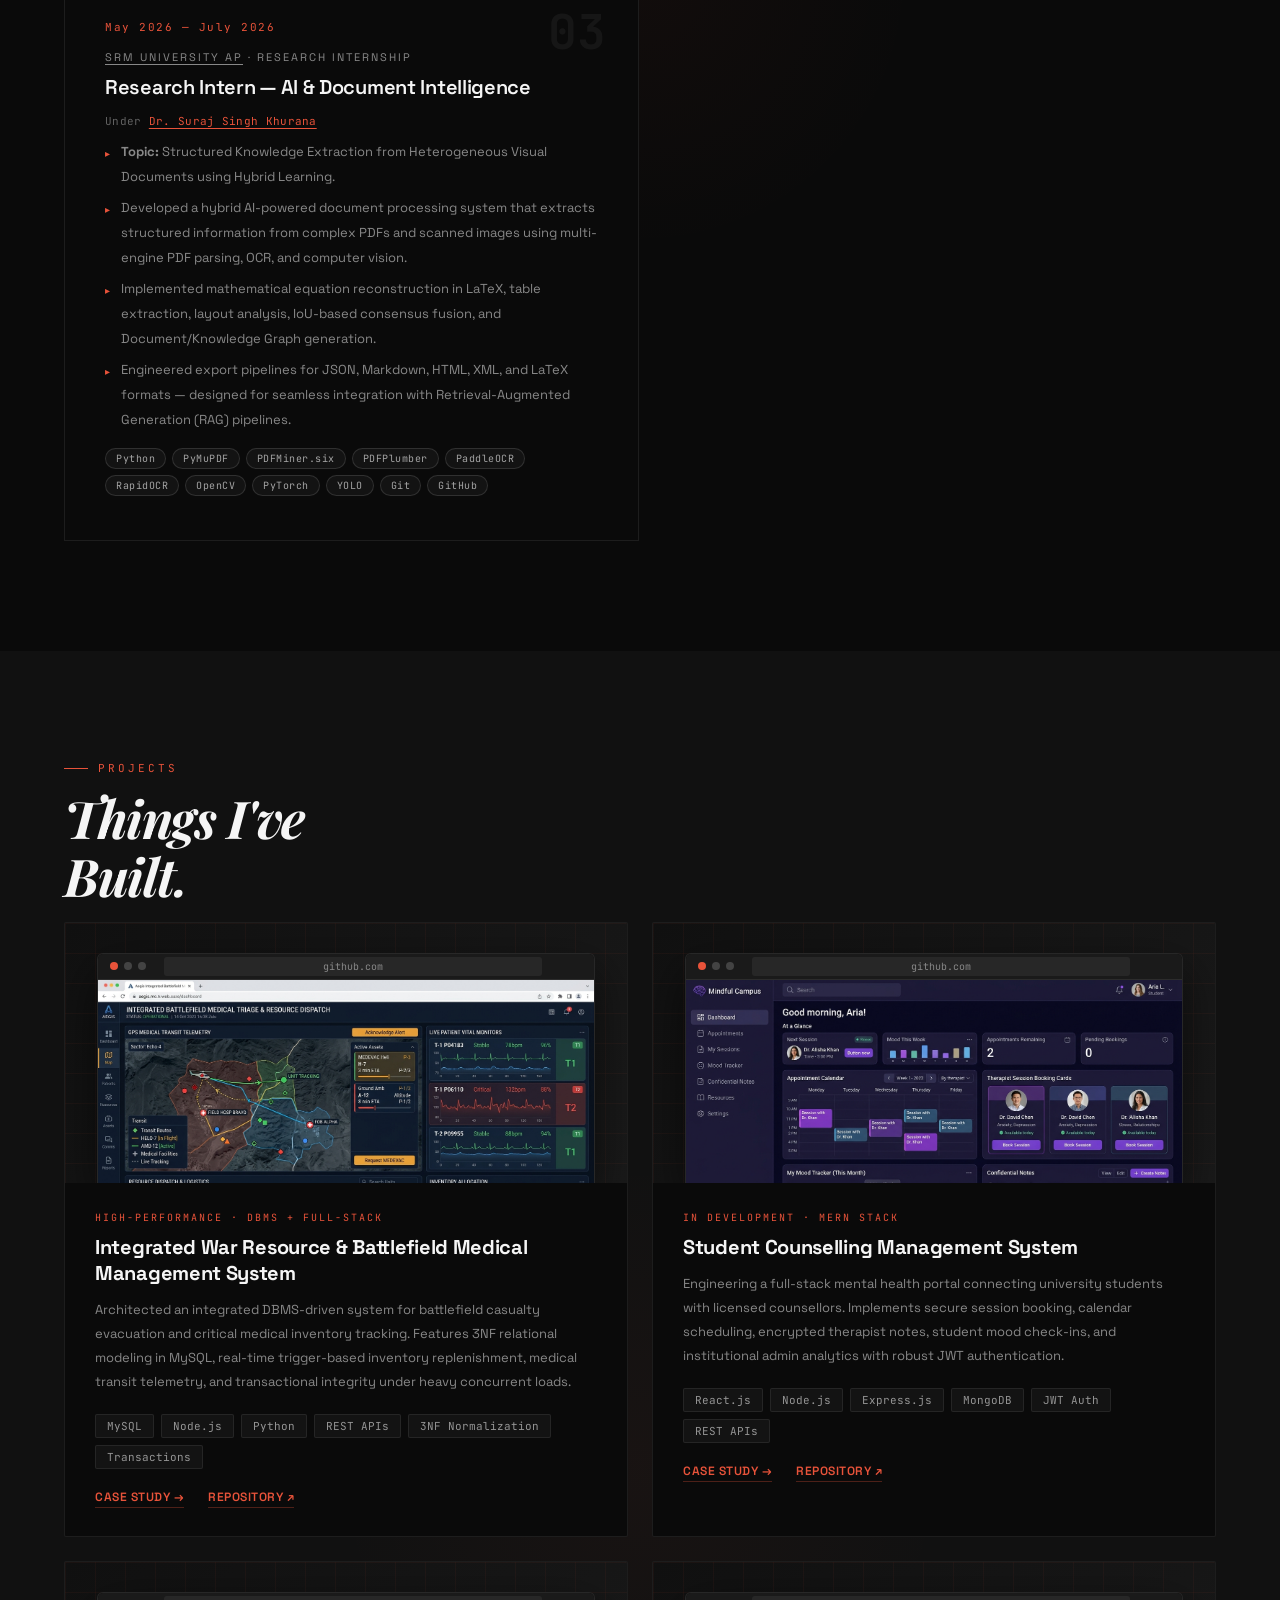
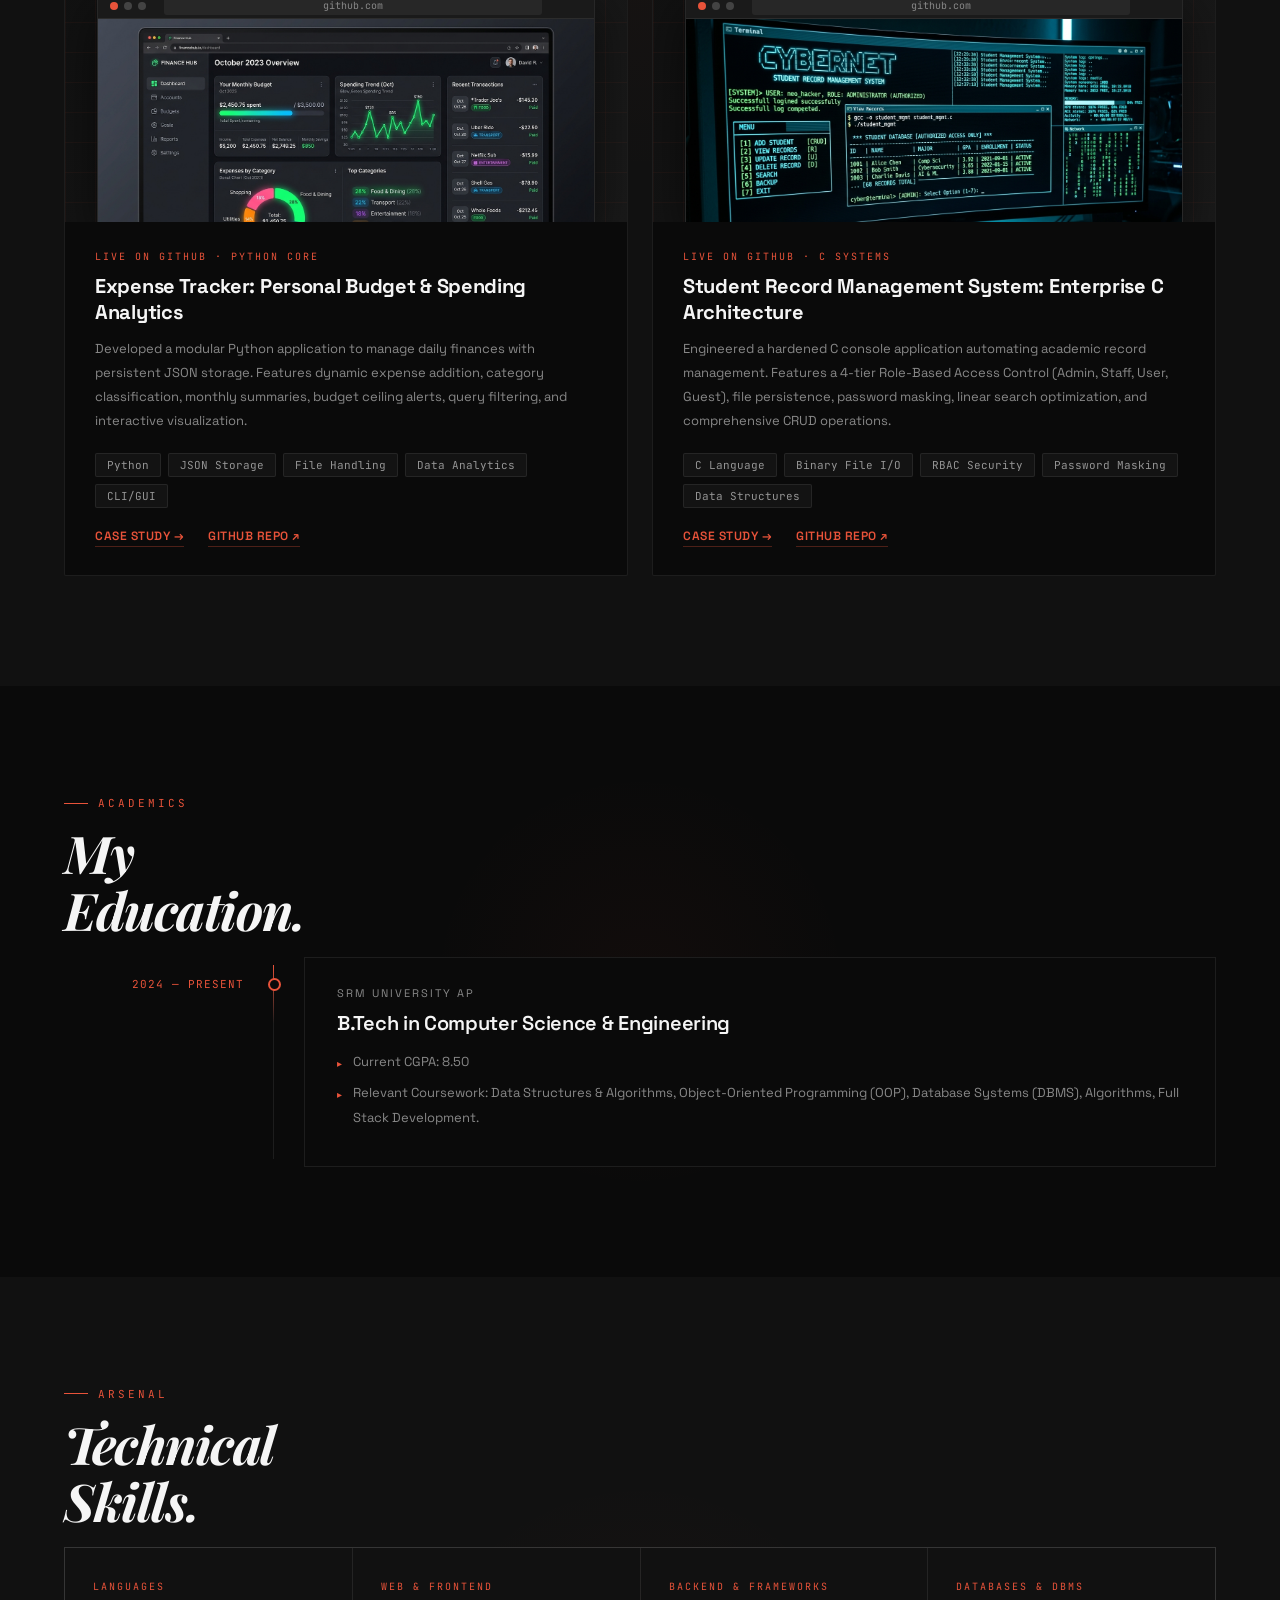
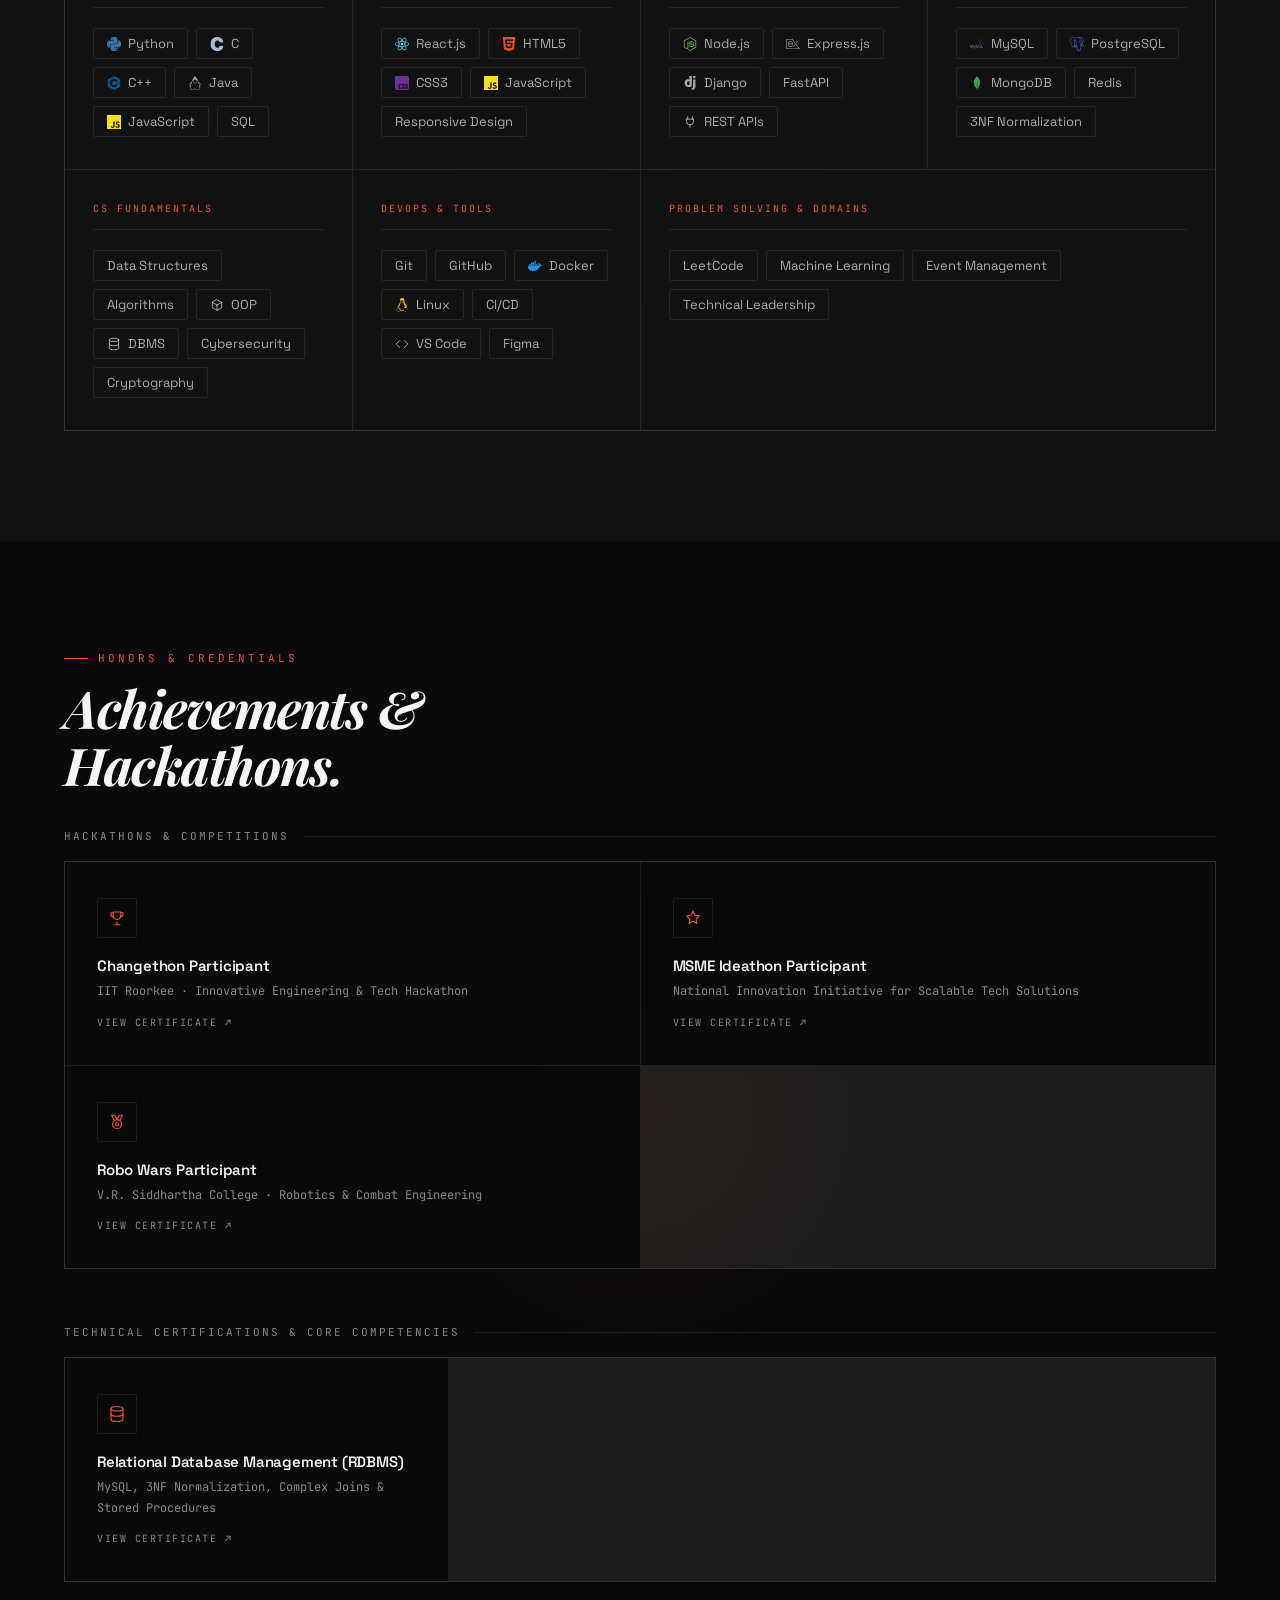
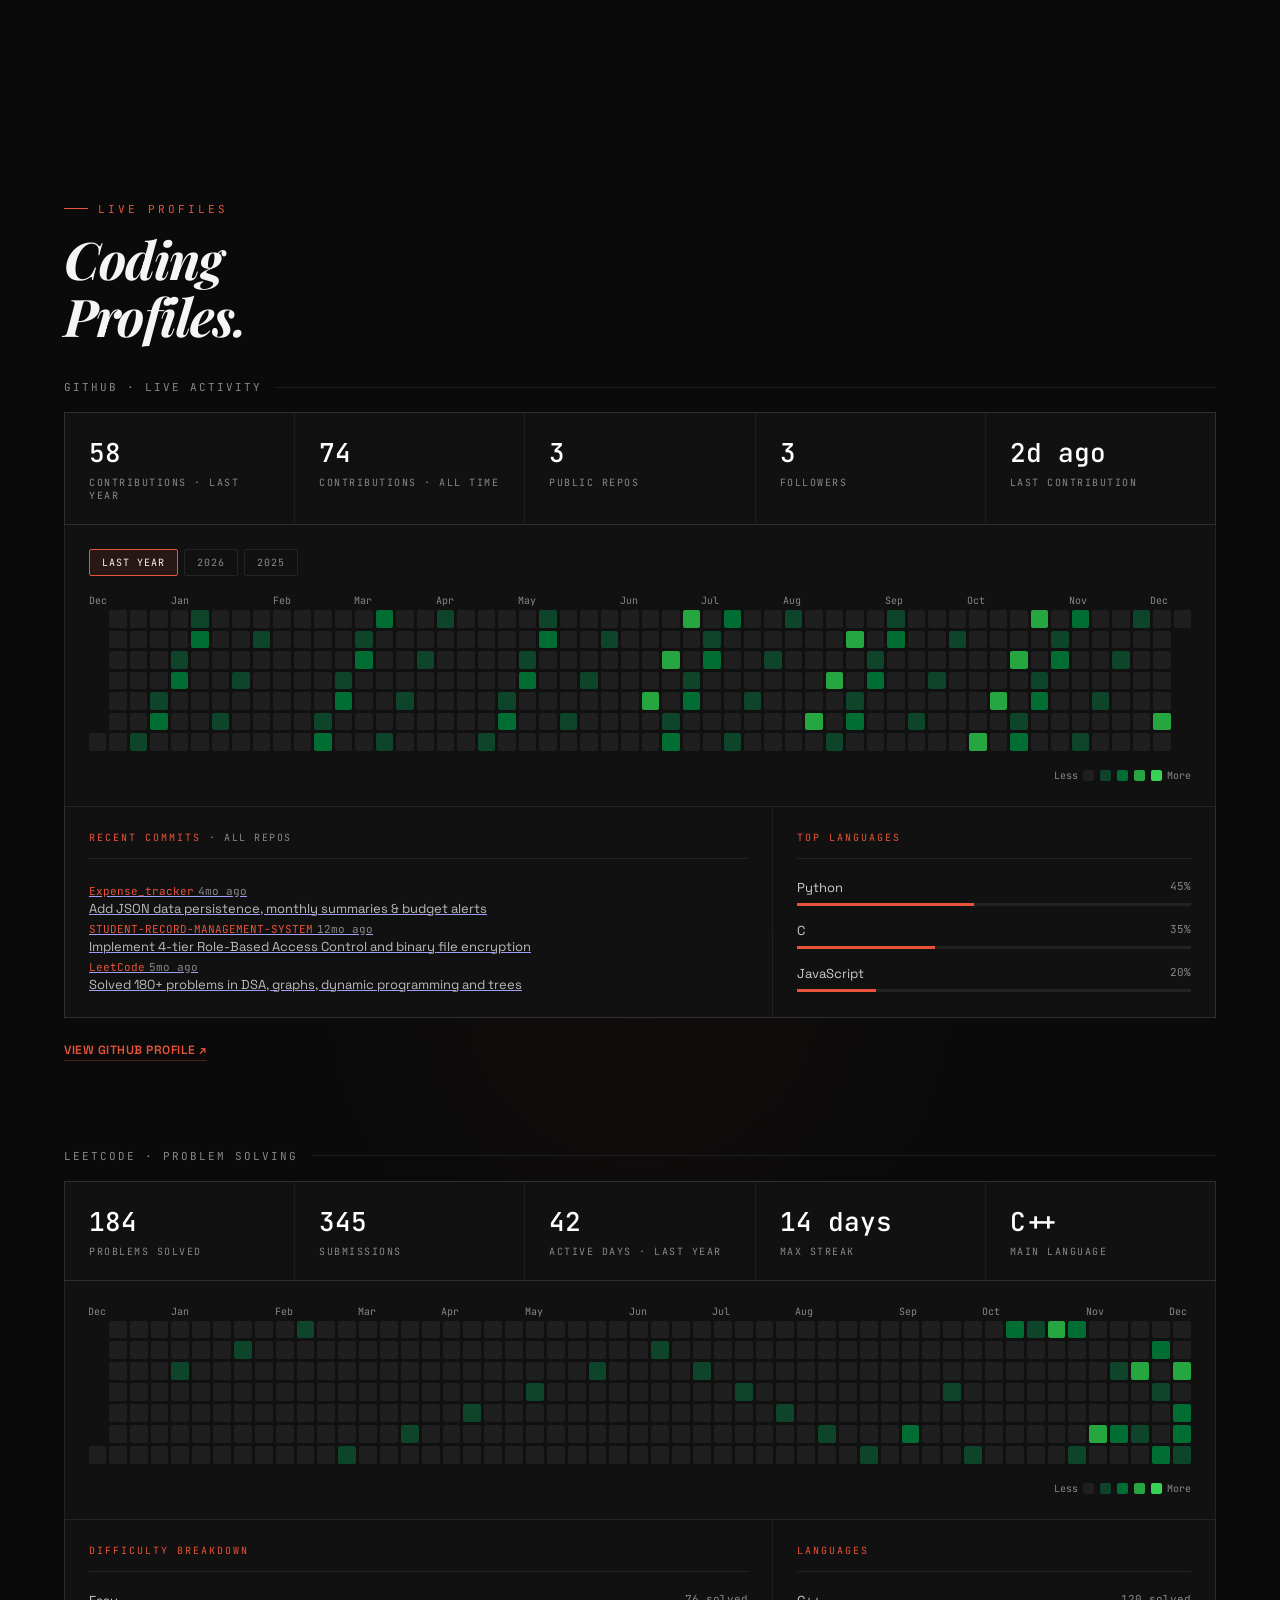
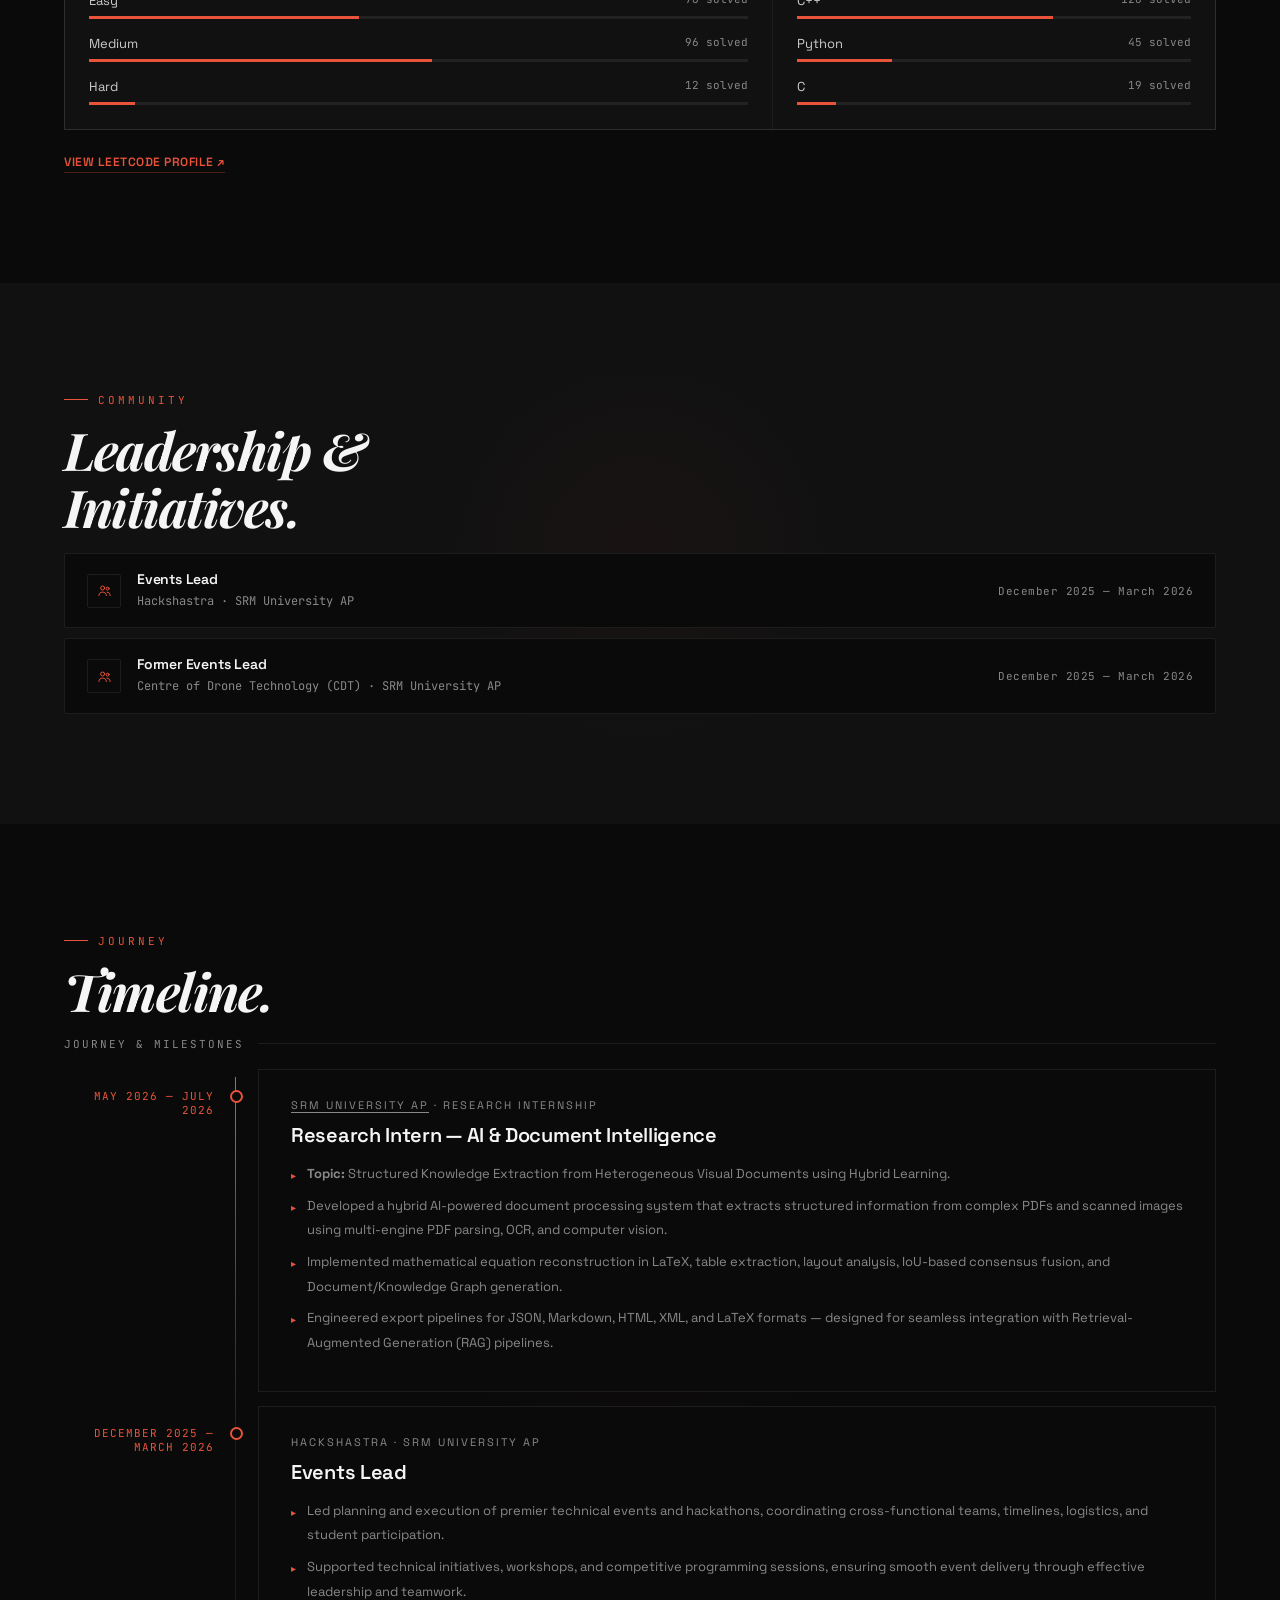
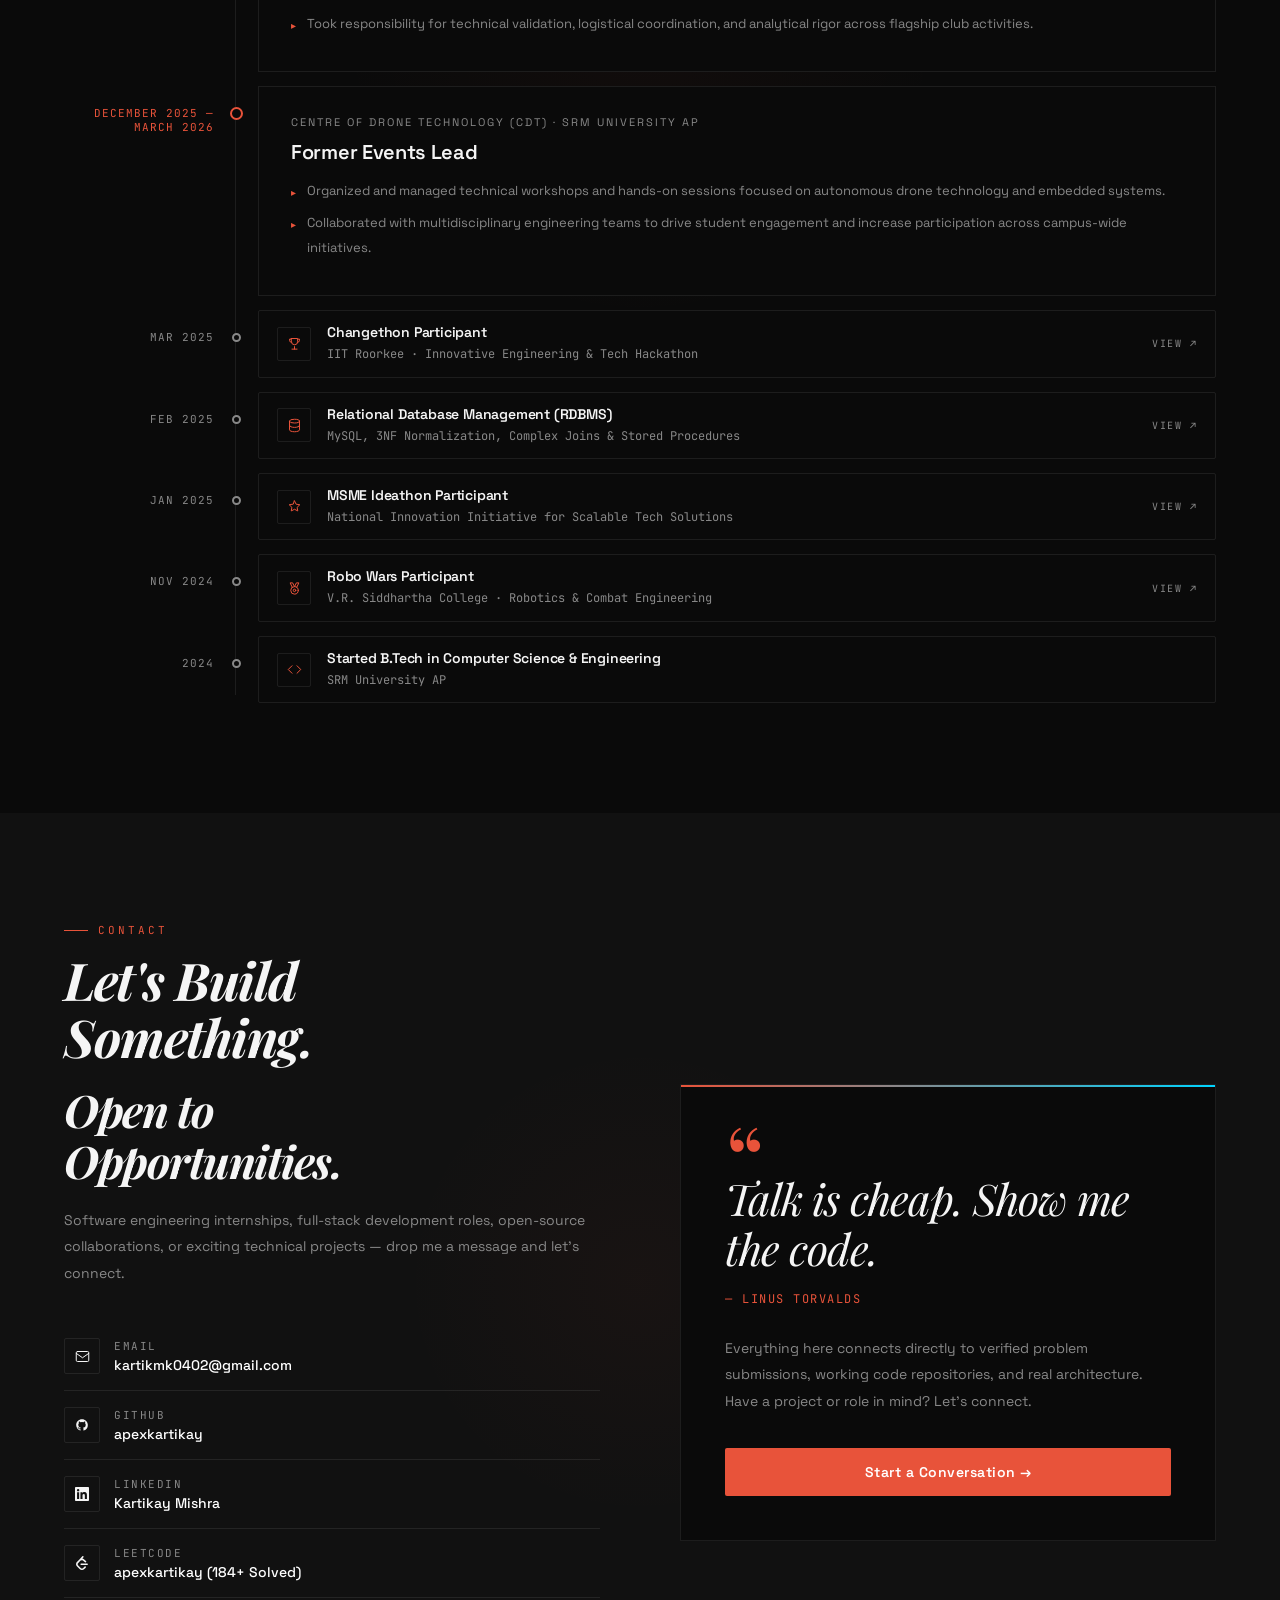
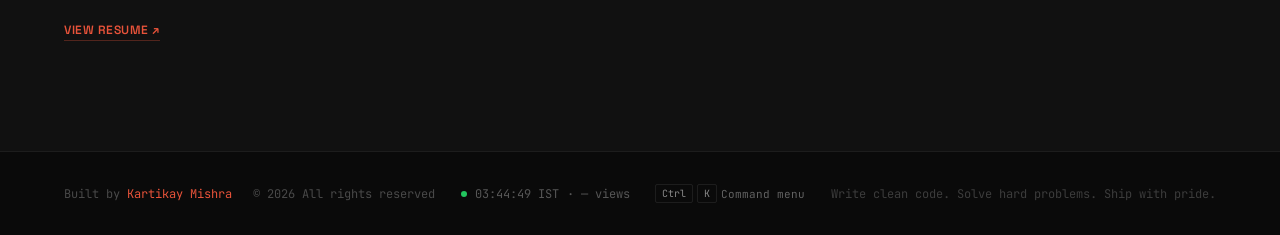
==== commit 7e162b0c: "Update portfolio" ====
--- a/index.html
+++ b/index.html
@@ -47,7 +47,7 @@
   <div class="nav-links">
     <a href="#experience">Experience</a>
     <a href="#projects">Projects</a>
-    <a href="#research">Highlights</a>
+
     <a href="#education">Education</a>
     <a href="#skills">Skills</a>
     <a href="#achievements">Achievements</a>
@@ -71,7 +71,7 @@
 
 <!-- HERO SECTION -->
 <section class="hero" id="about">
-  <img class="hero-photo" src="assets/images/kartikay-hero-1600.webp" srcset="assets/images/kartikay-hero-900.webp 900w, assets/images/kartikay-hero-1600.webp 1600w" sizes="(max-width: 900px) 100vw, max(52vw, 100vh)" alt="Kartikay Mishra" width="1600" height="1600" fetchpriority="high">
+  <img class="hero-photo" src="assets/images/kartikay-hero.png" alt="Kartikay Mishra" width="1600" height="1600" fetchpriority="high">
   <div class="hero-vignette"></div>
   <div class="scanline"></div>
 
@@ -159,16 +159,7 @@
   </div>
 </section>
 
-<!-- RESEARCH / FEATURED HIGHLIGHTS -->
-<section id="research">
-  <div class="section-inner">
-    <div class="s-tag reveal">featured system architecture</div>
-    <h2 class="s-title reveal">Flagship<br>Architecture.</h2>
-    <div class="proj-grid">
-      <!-- Injected by render.js -->
-    </div>
-  </div>
-</section>
+
 
 <!-- EDUCATION -->
 <section id="education">
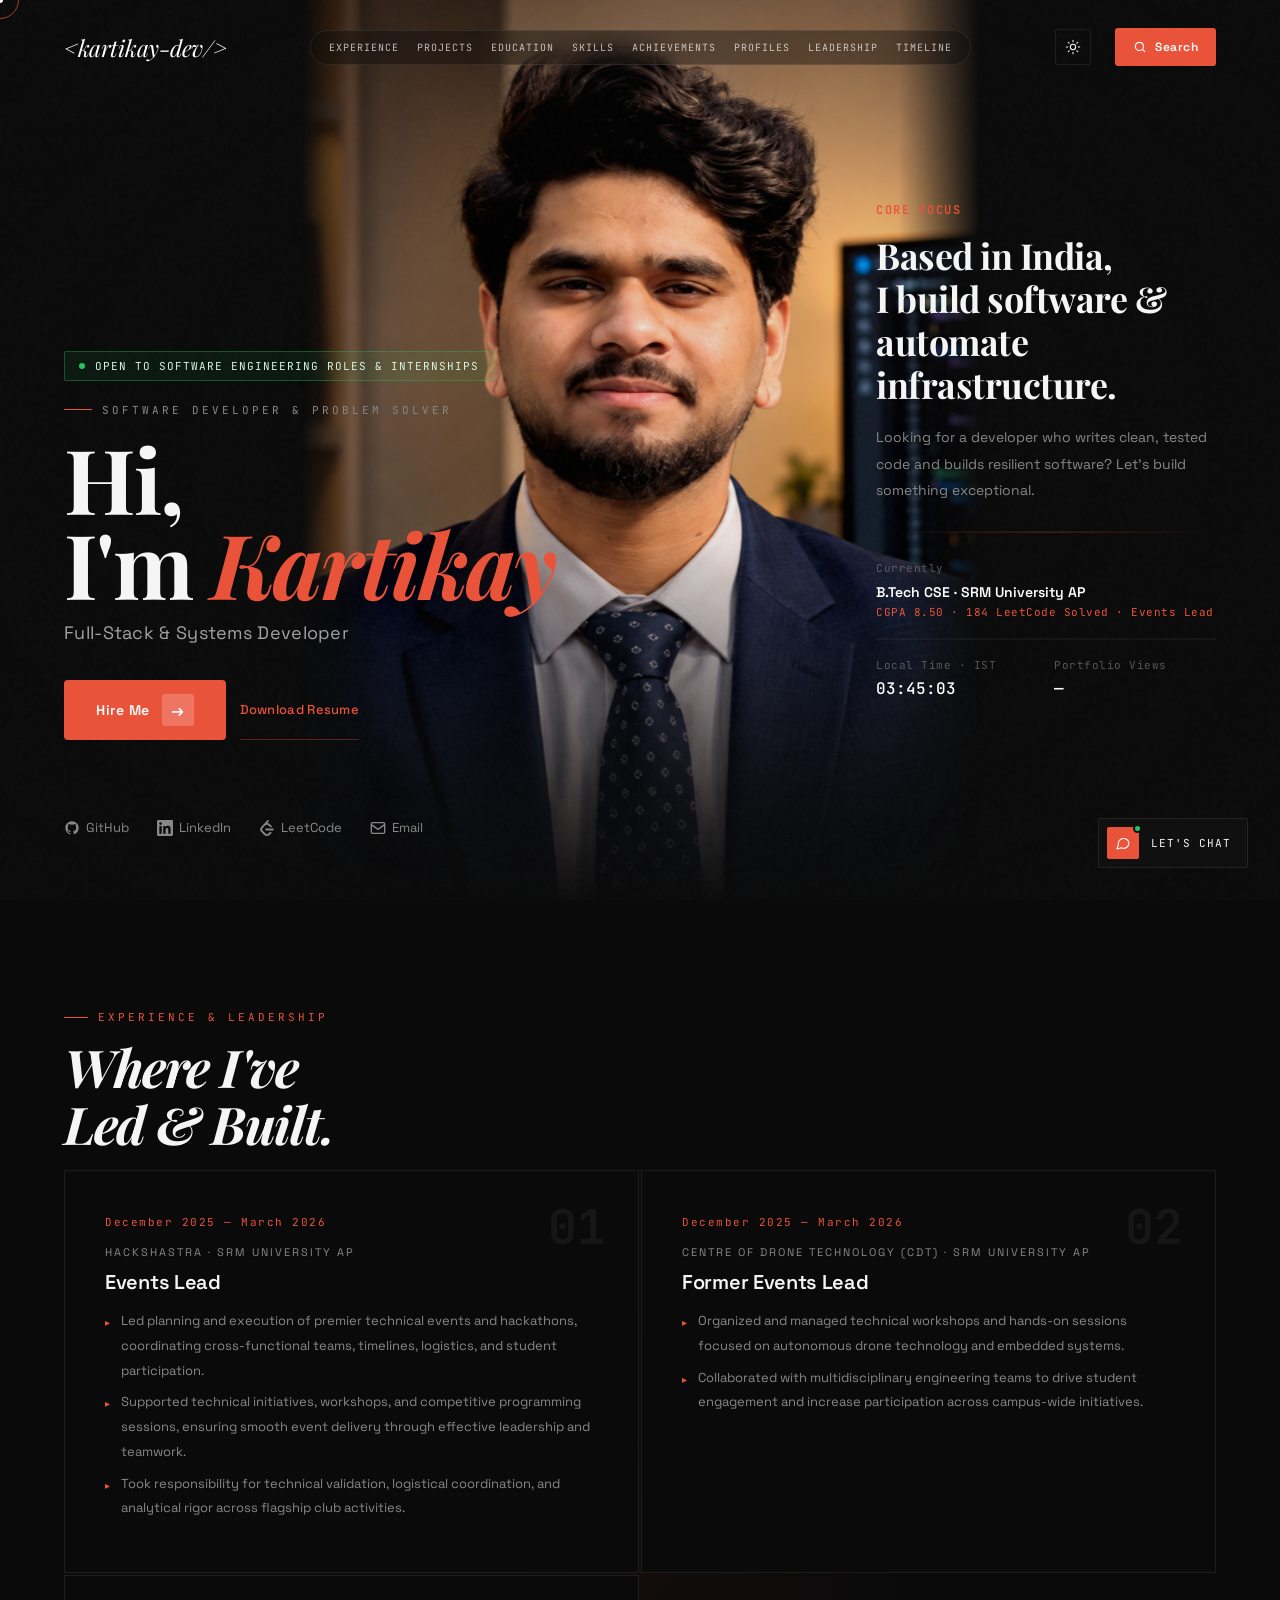
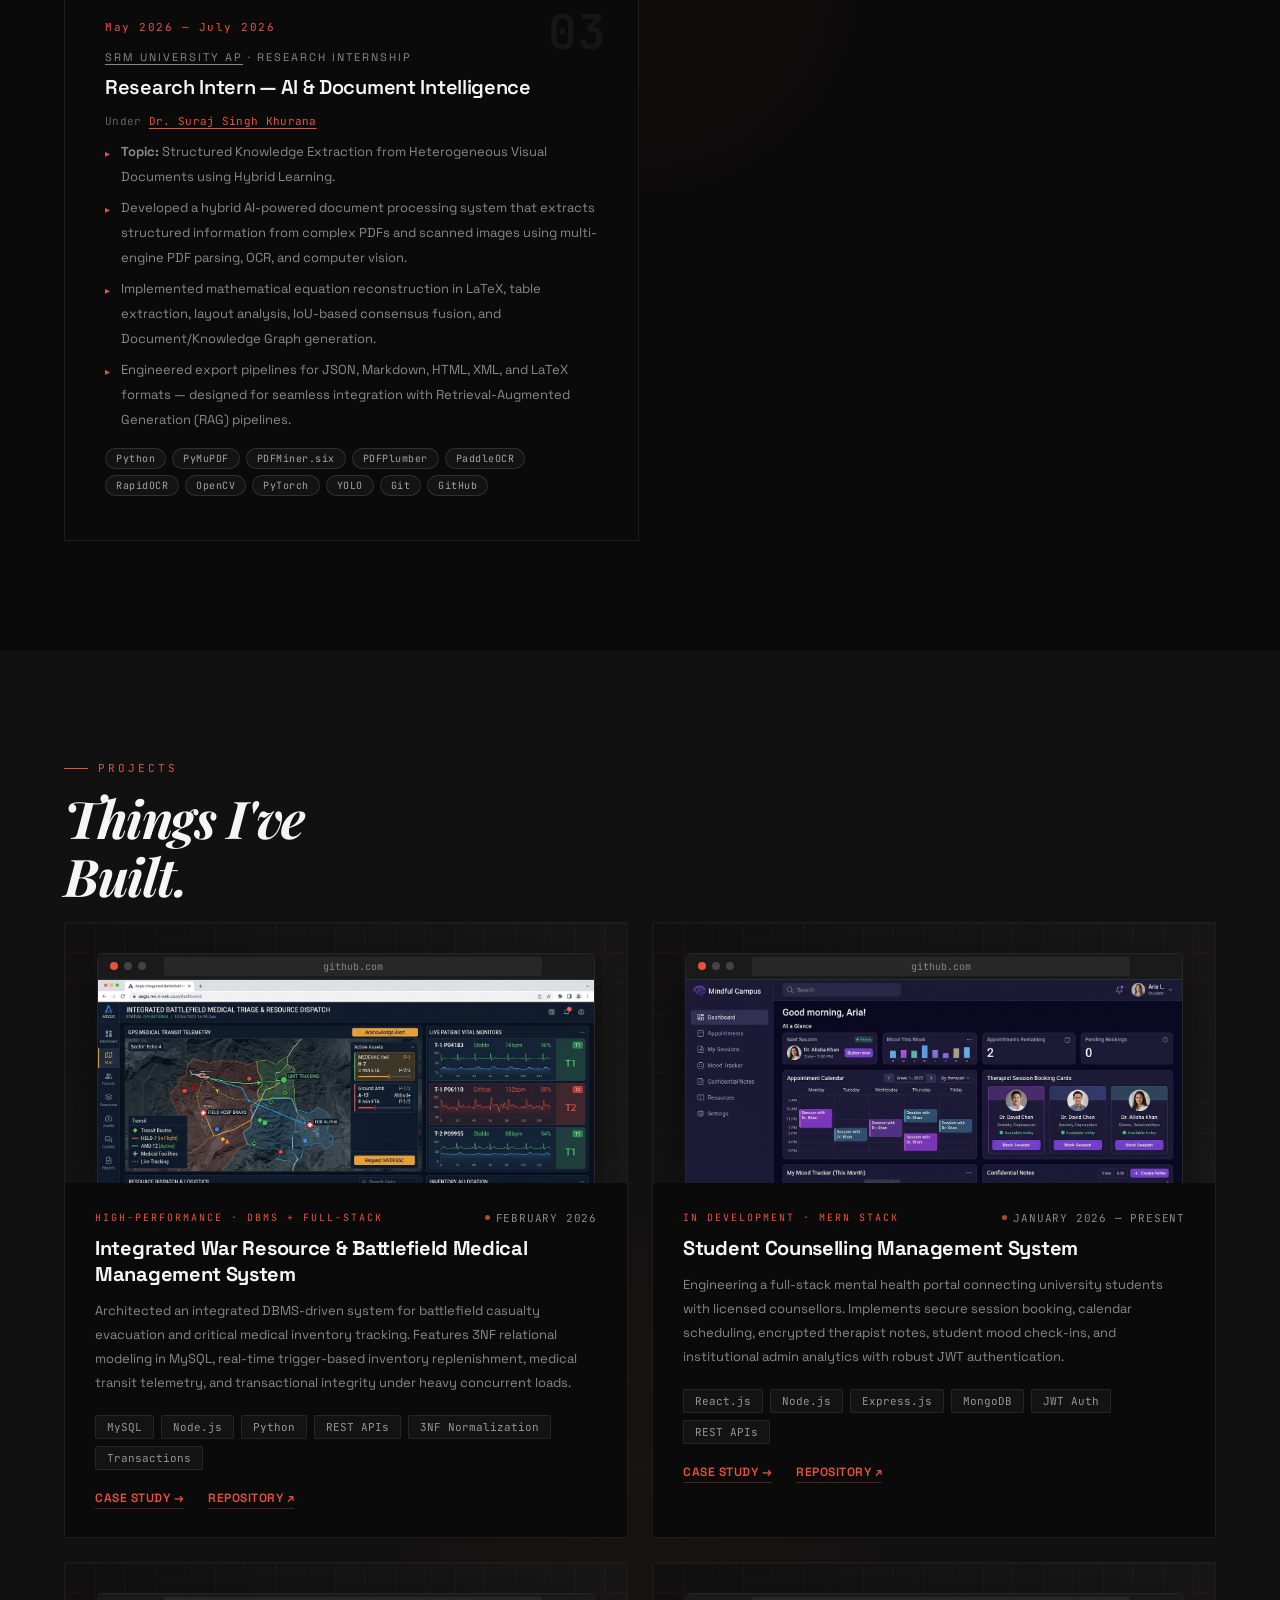
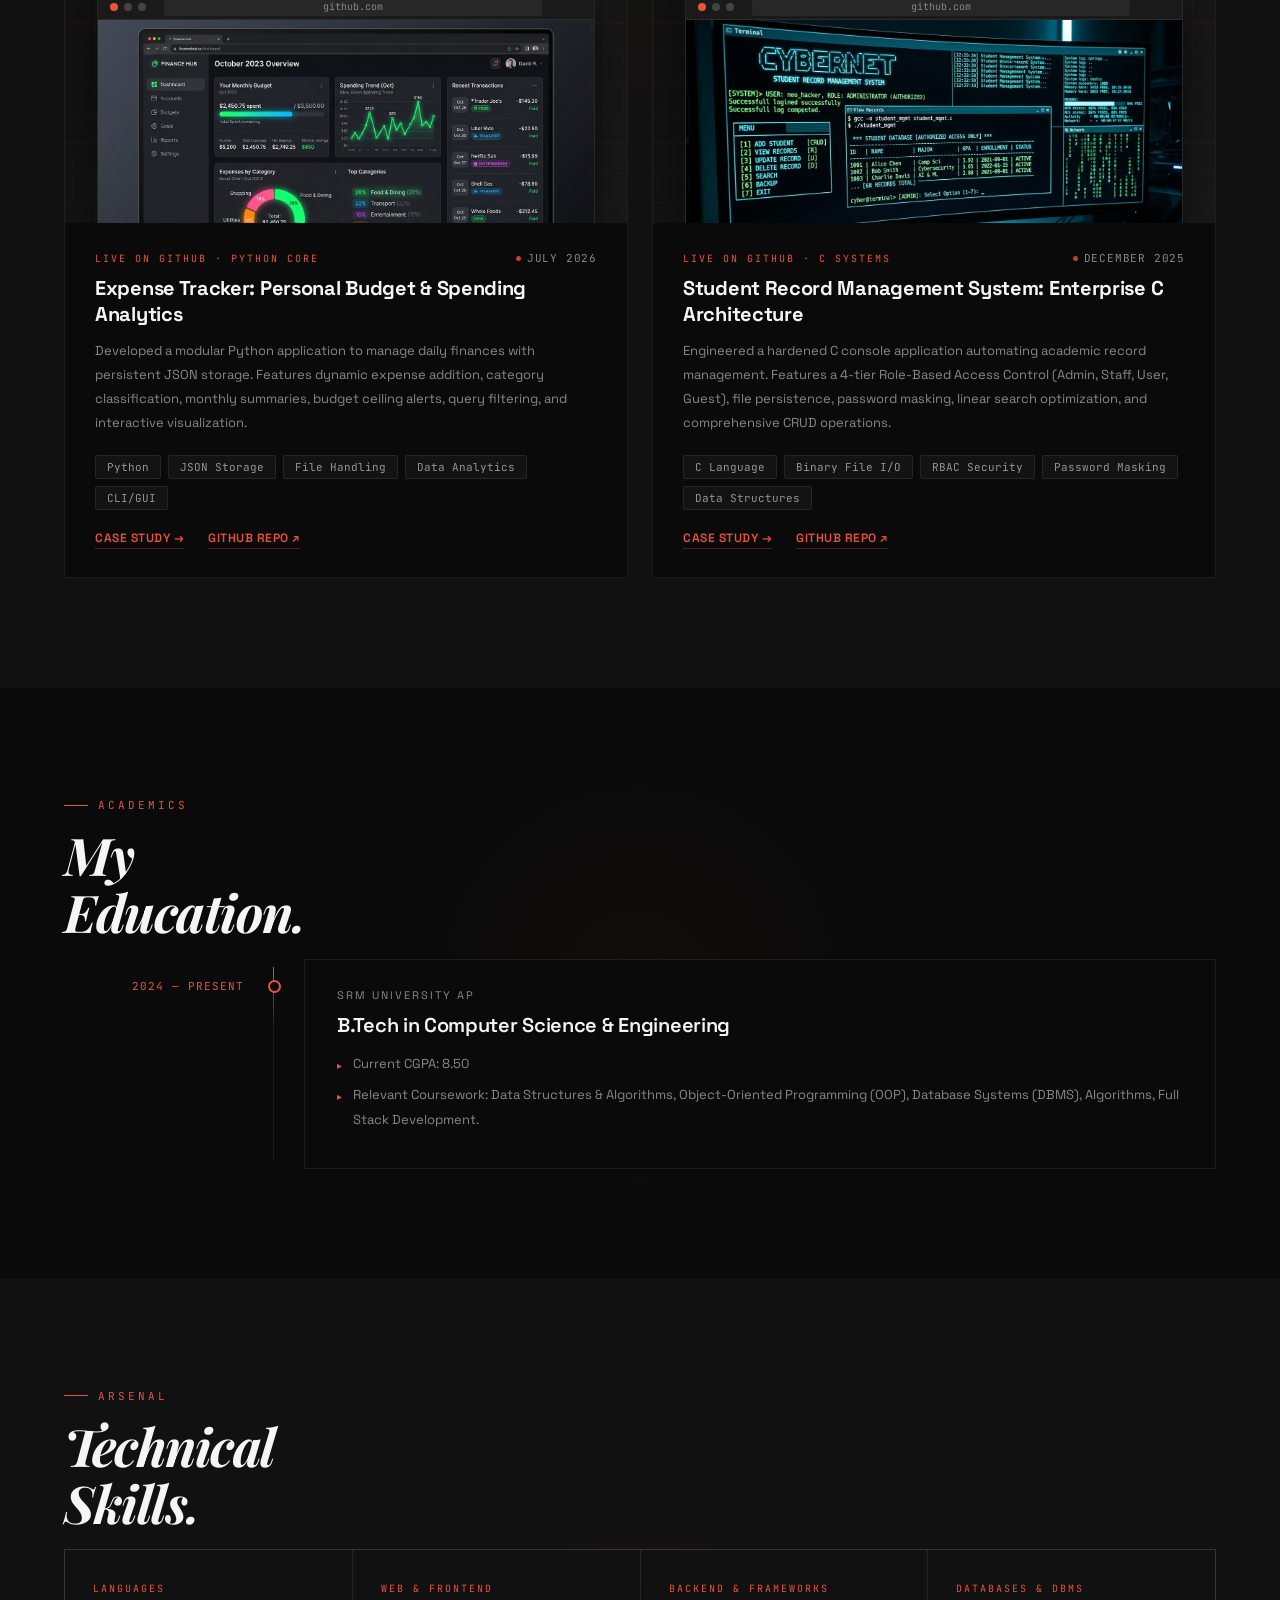
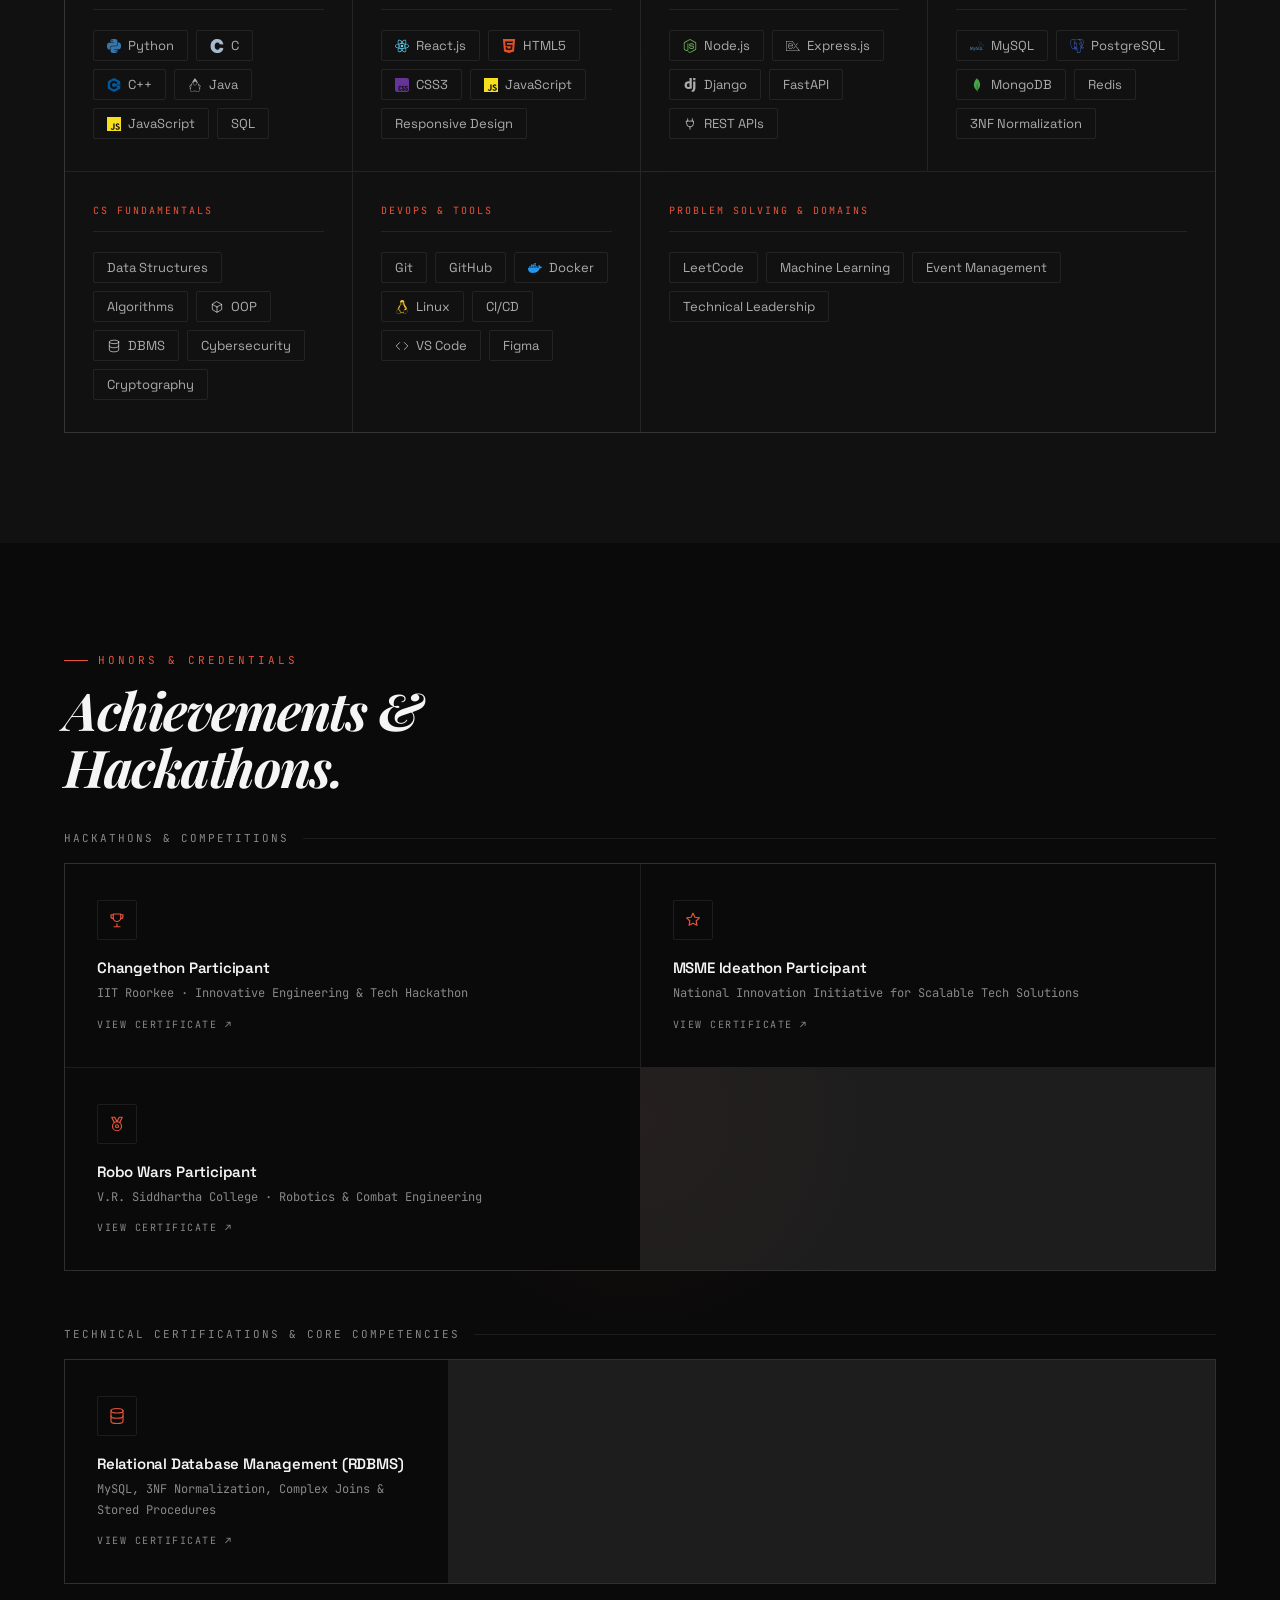
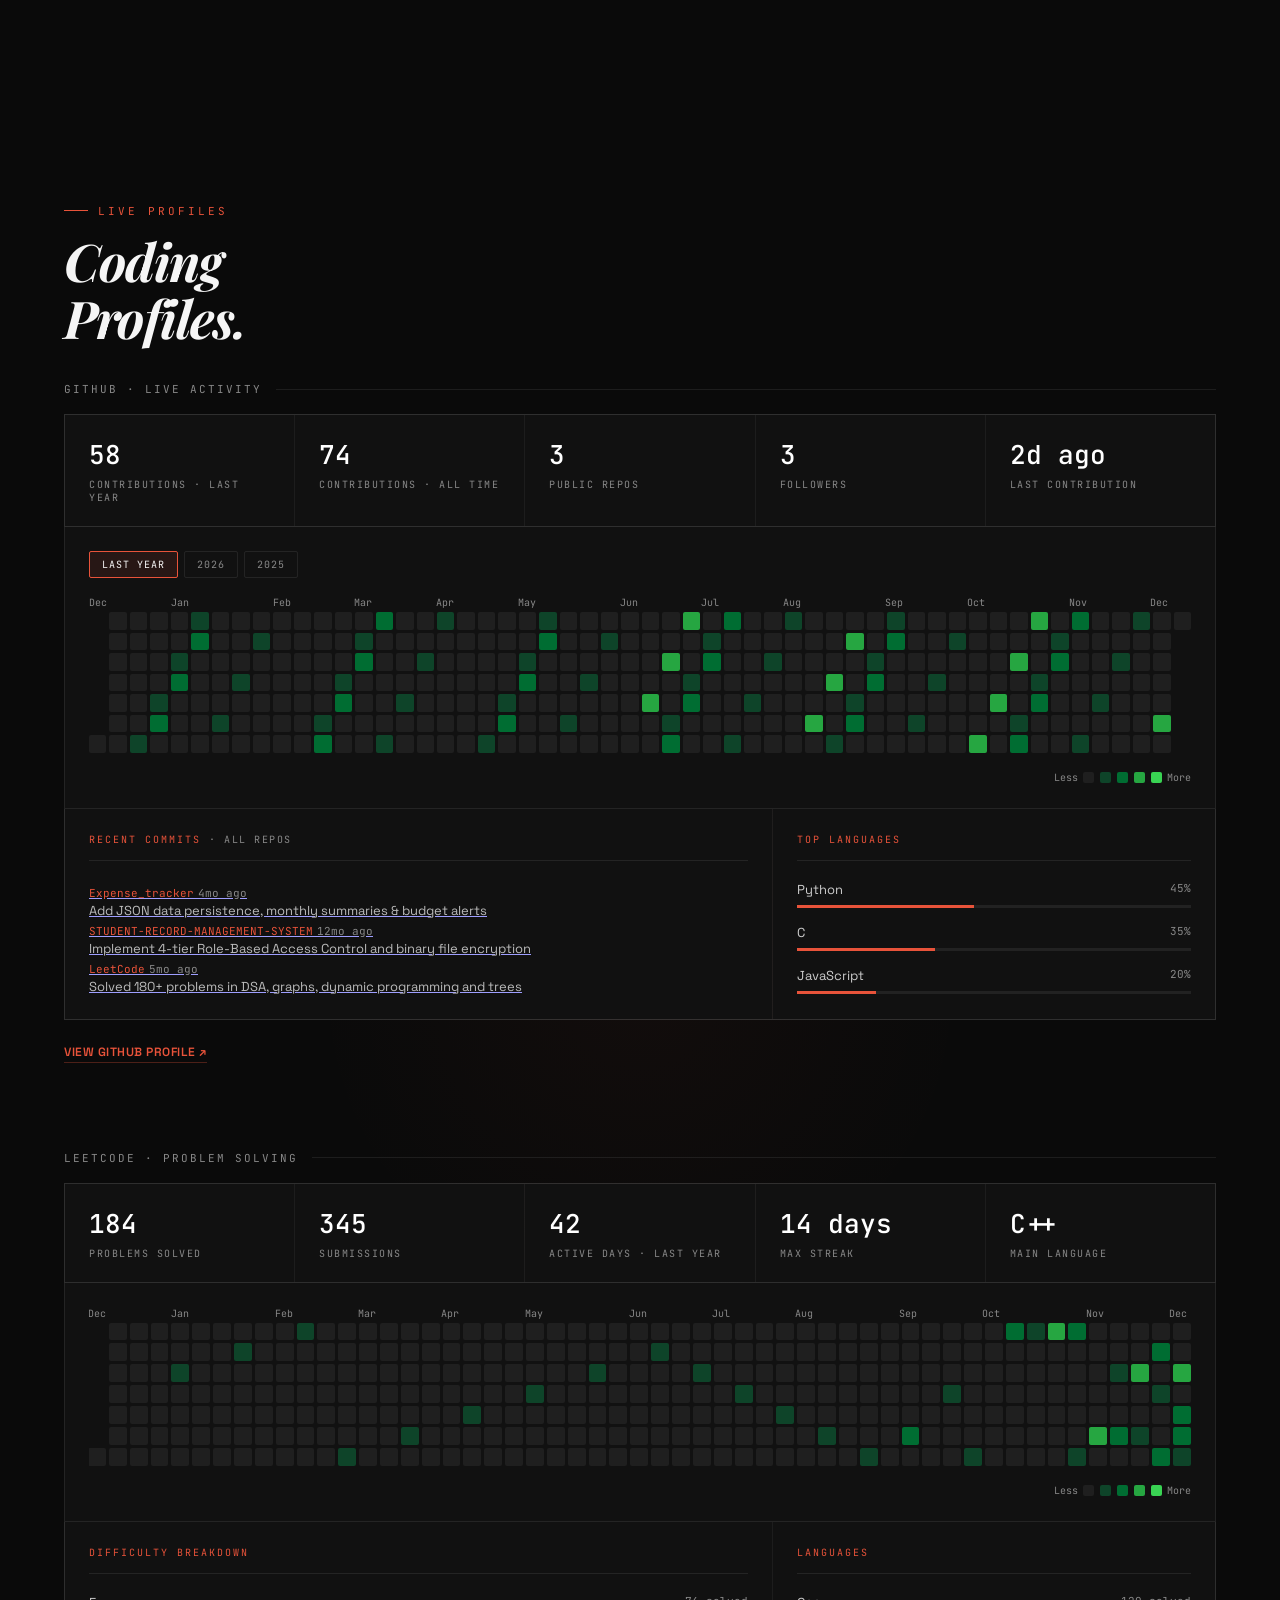
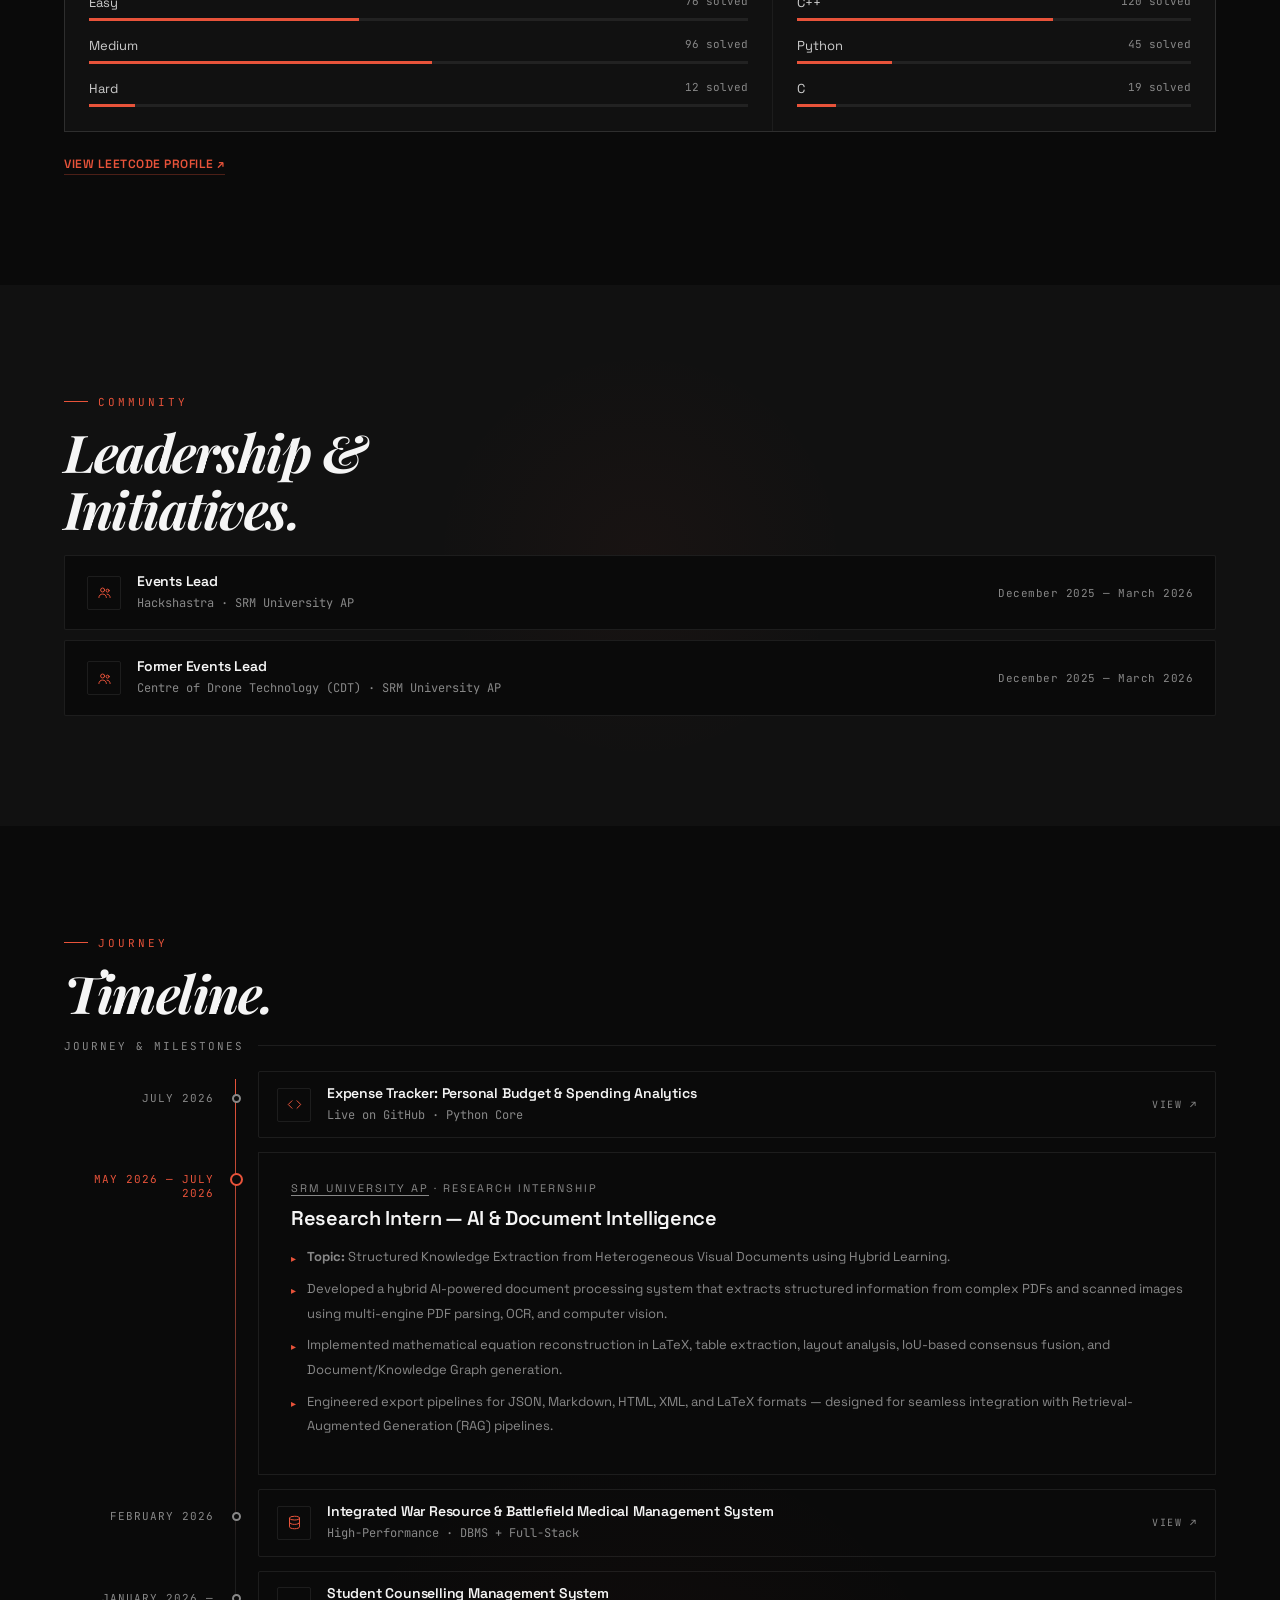
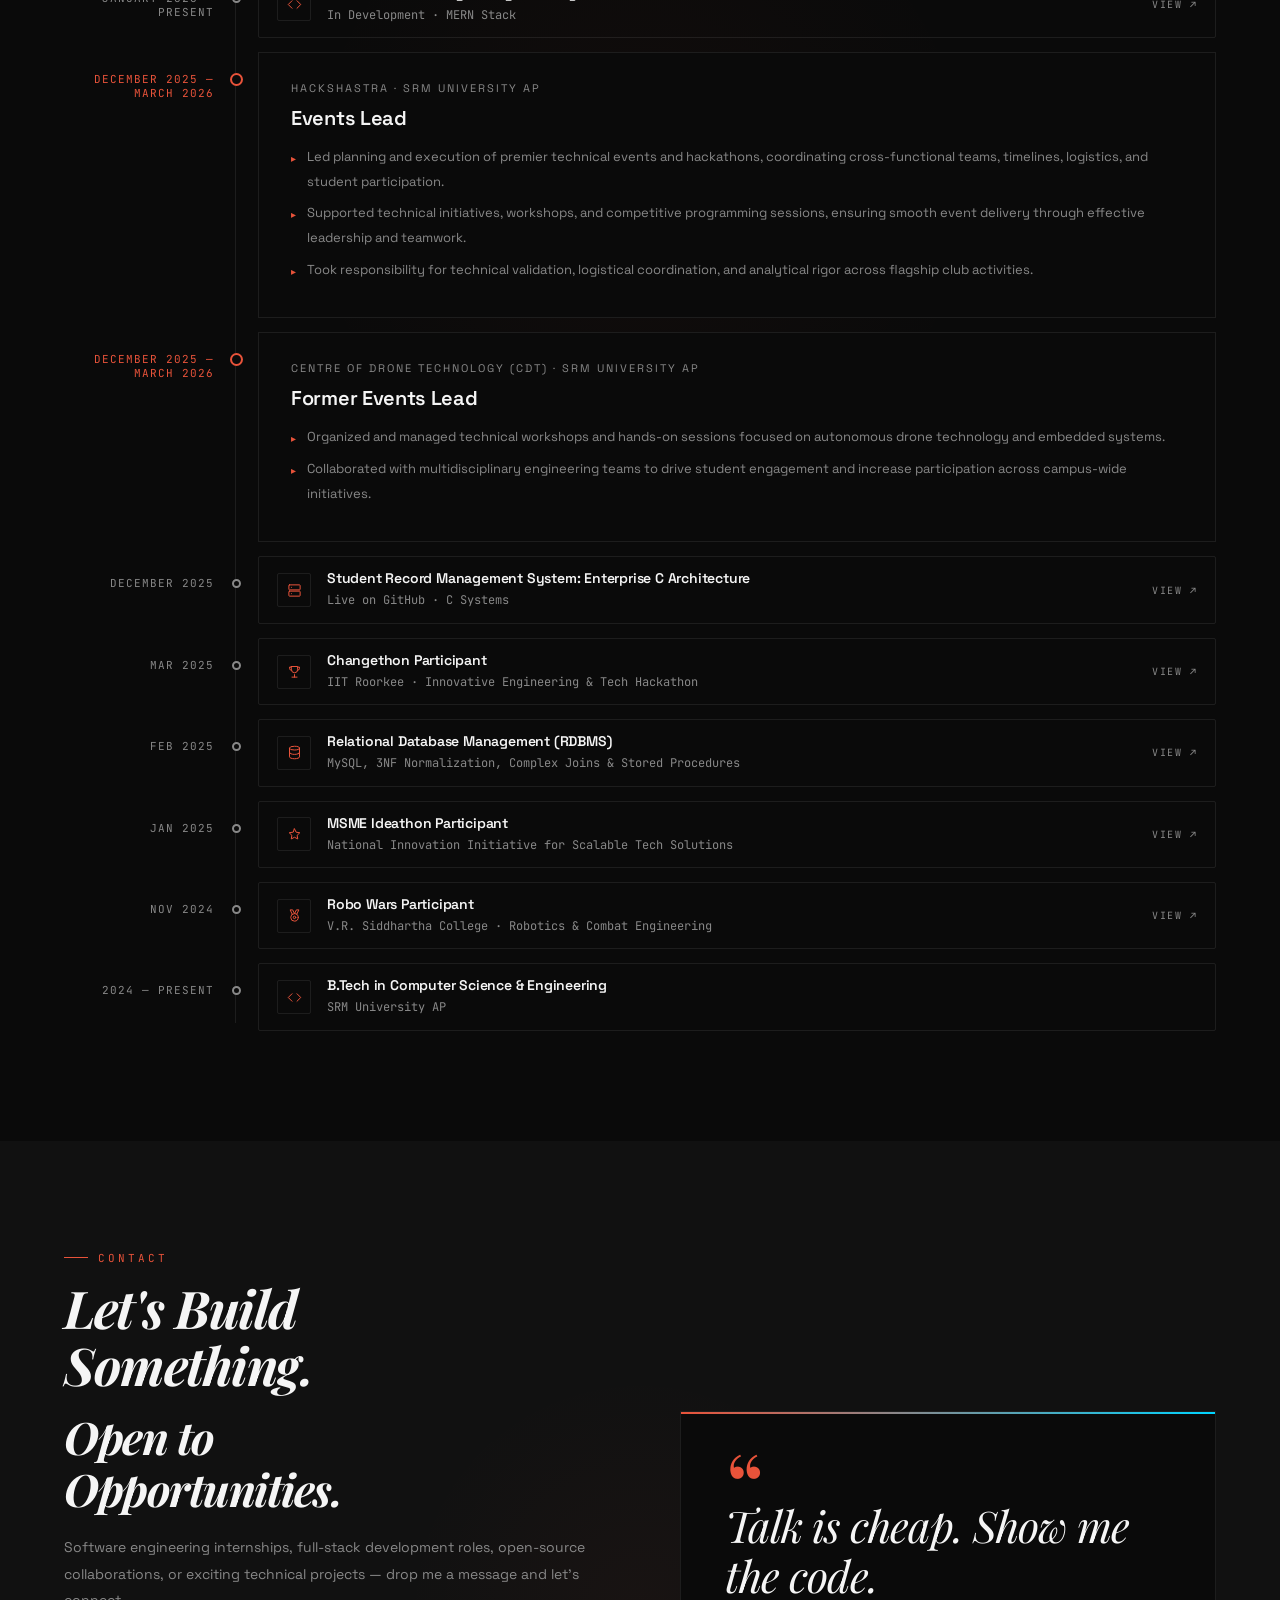
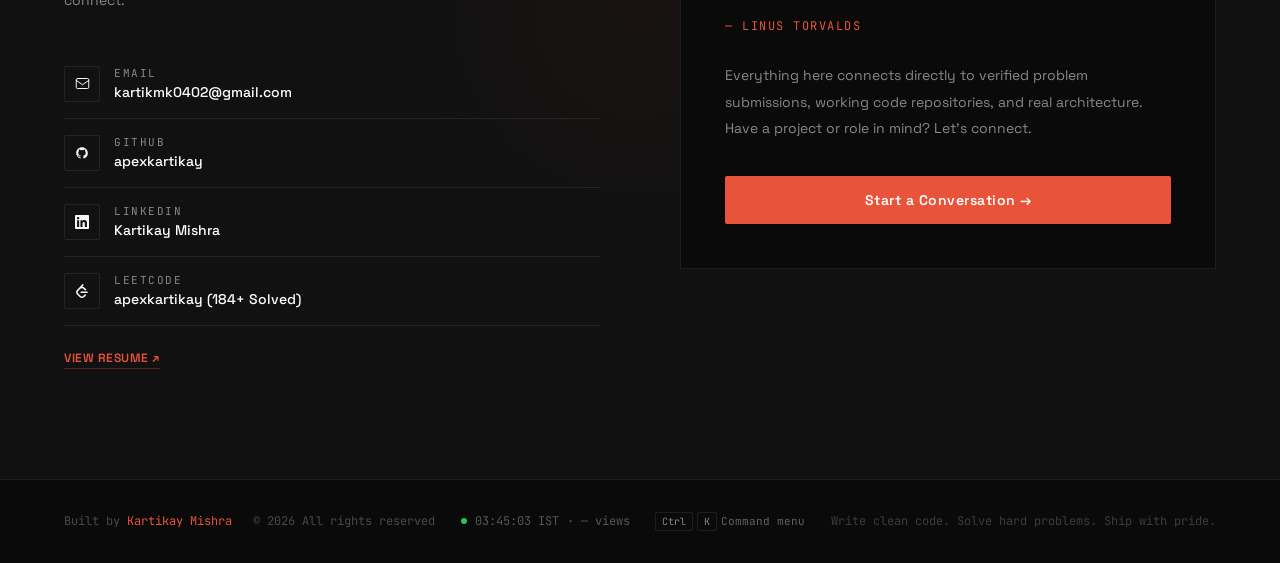
==== commit a00ac122: "Update portfolio" ====
--- a/index.html
+++ b/index.html
@@ -118,7 +118,7 @@
   <!-- RIGHT -->
   <div class="hero-right">
     <div class="expert-tag">Core Focus</div>
-    <h2>Based in India,<br>I engineer software<br>&amp; solve problems.</h2>
+    <h2>Based in India,<br>I build software &amp;<br>automate infrastructure.</h2>
     <p>Looking for a developer who writes clean, tested code and builds resilient software? Let's build something exceptional.</p>
     <div class="glow-line"></div>
     <div id="hero-current-status">
@@ -436,13 +436,13 @@
   <span class="chat-label">Let's Chat</span>
 </button>
 
-<script src="assets/js/data.js"></script>
-<script src="assets/js/stack-icons.js"></script>
-<script src="assets/js/render.js"></script>
-<script src="assets/js/main.js"></script>
-<script src="assets/js/palette.js"></script>
-<script src="assets/js/heatmap.js"></script>
-<script src="assets/js/github.js"></script>
-<script src="assets/js/leetcode.js"></script>
+<script src="assets/js/data.js?v=2"></script>
+<script src="assets/js/stack-icons.js?v=2"></script>
+<script src="assets/js/render.js?v=2"></script>
+<script src="assets/js/main.js?v=2"></script>
+<script src="assets/js/palette.js?v=2"></script>
+<script src="assets/js/heatmap.js?v=2"></script>
+<script src="assets/js/github.js?v=2"></script>
+<script src="assets/js/leetcode.js?v=2"></script>
 </body>
 </html>
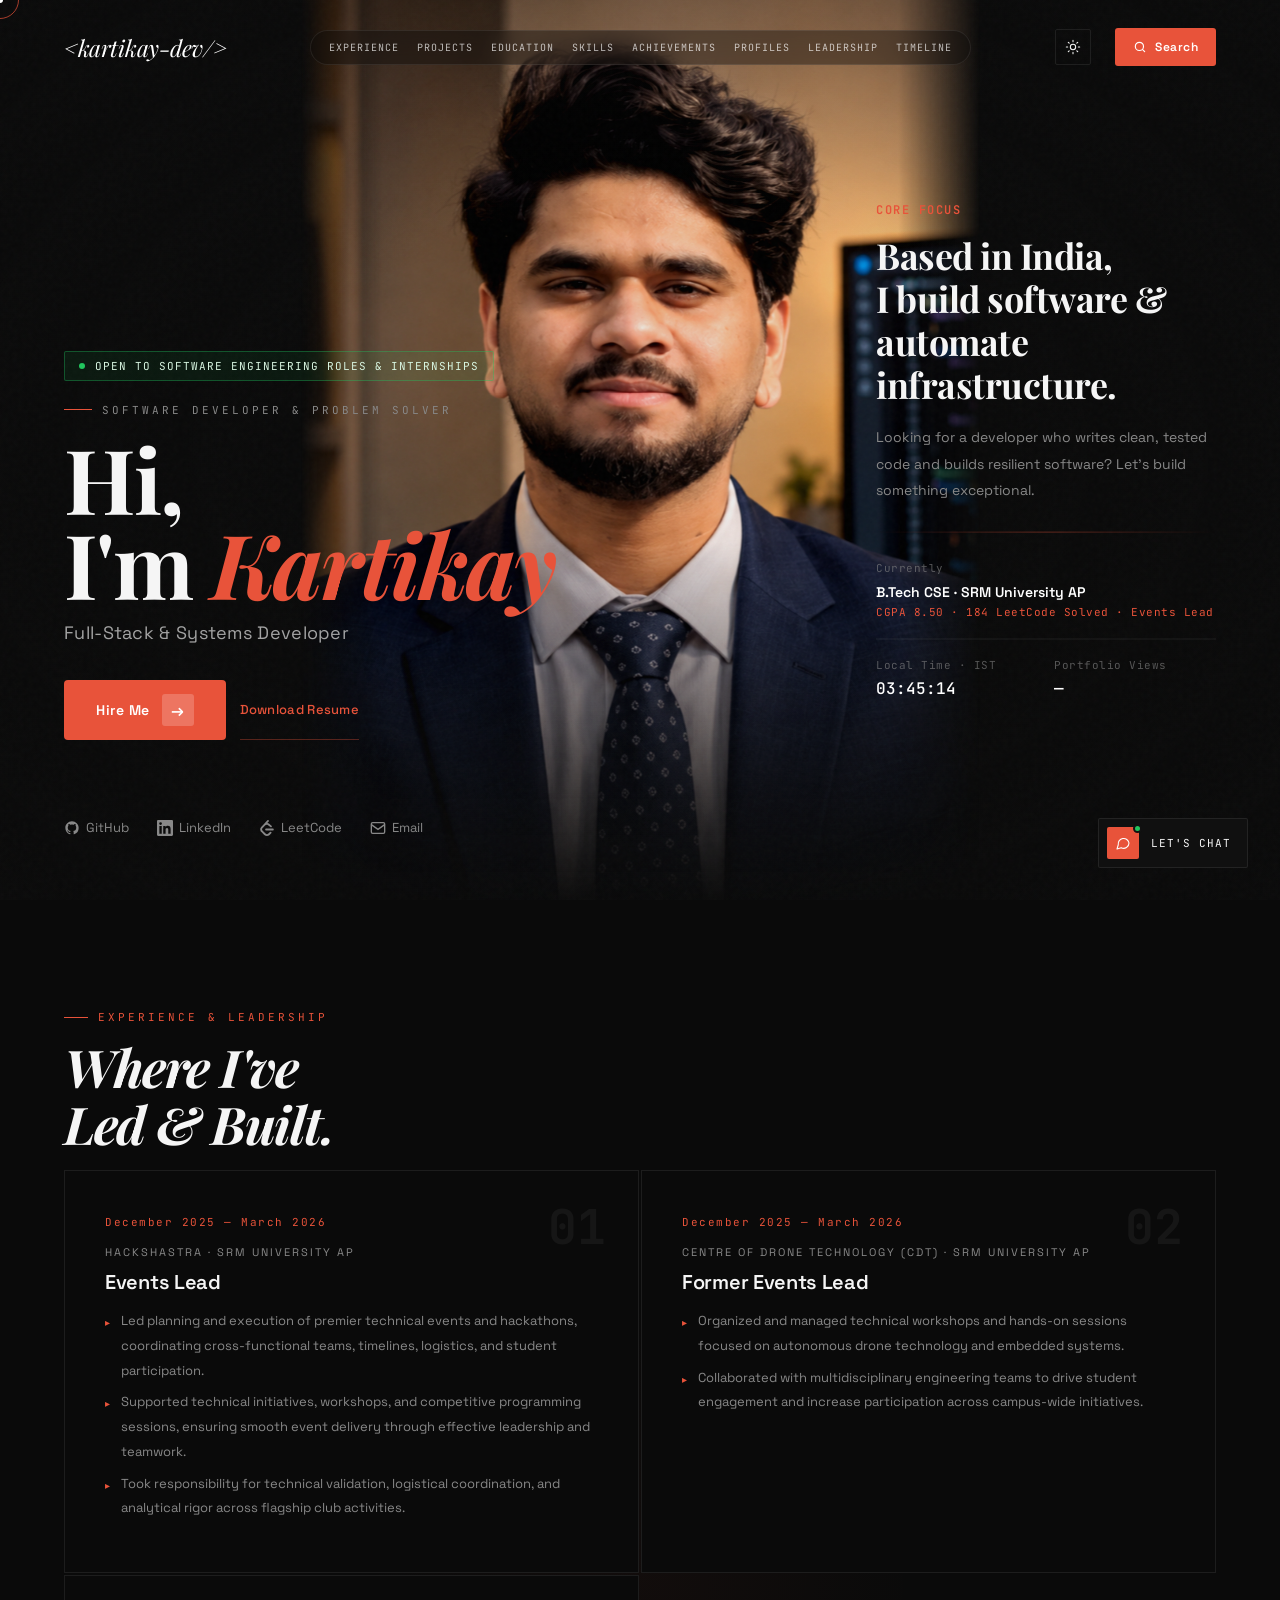
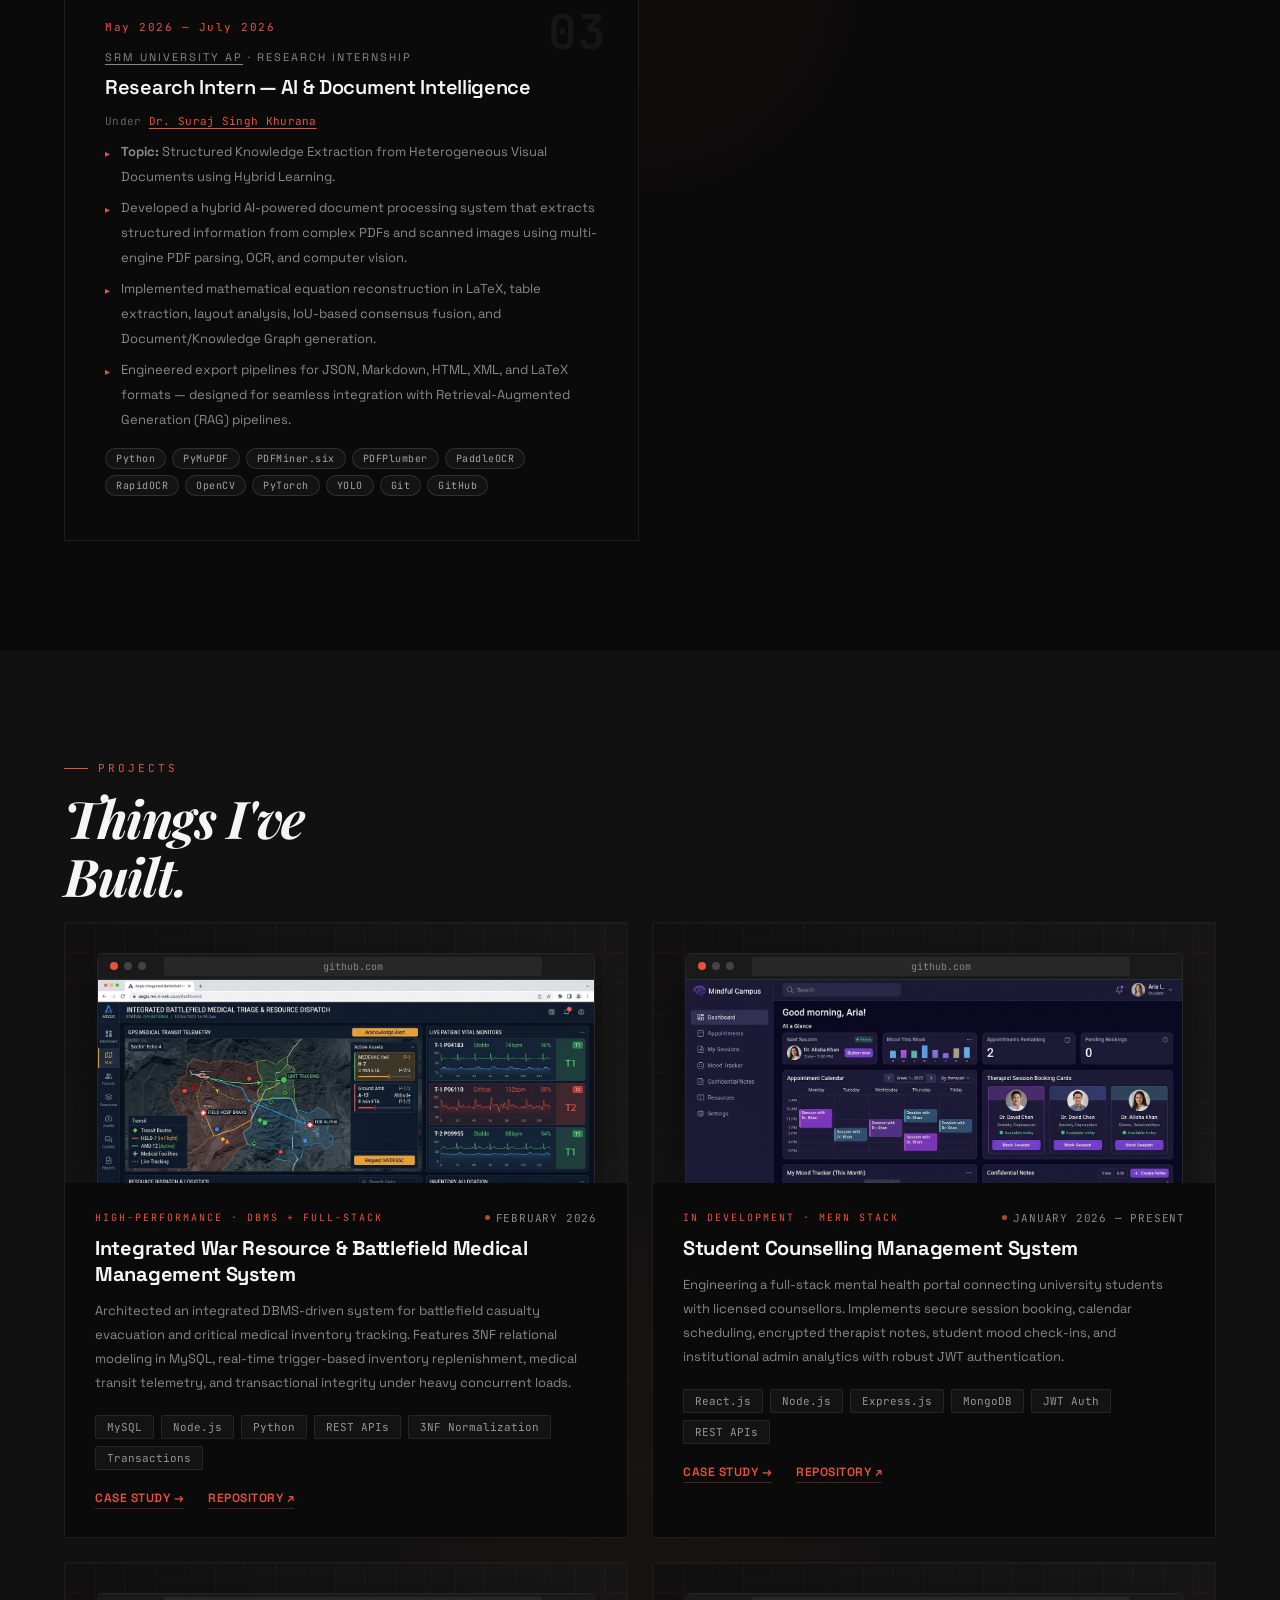
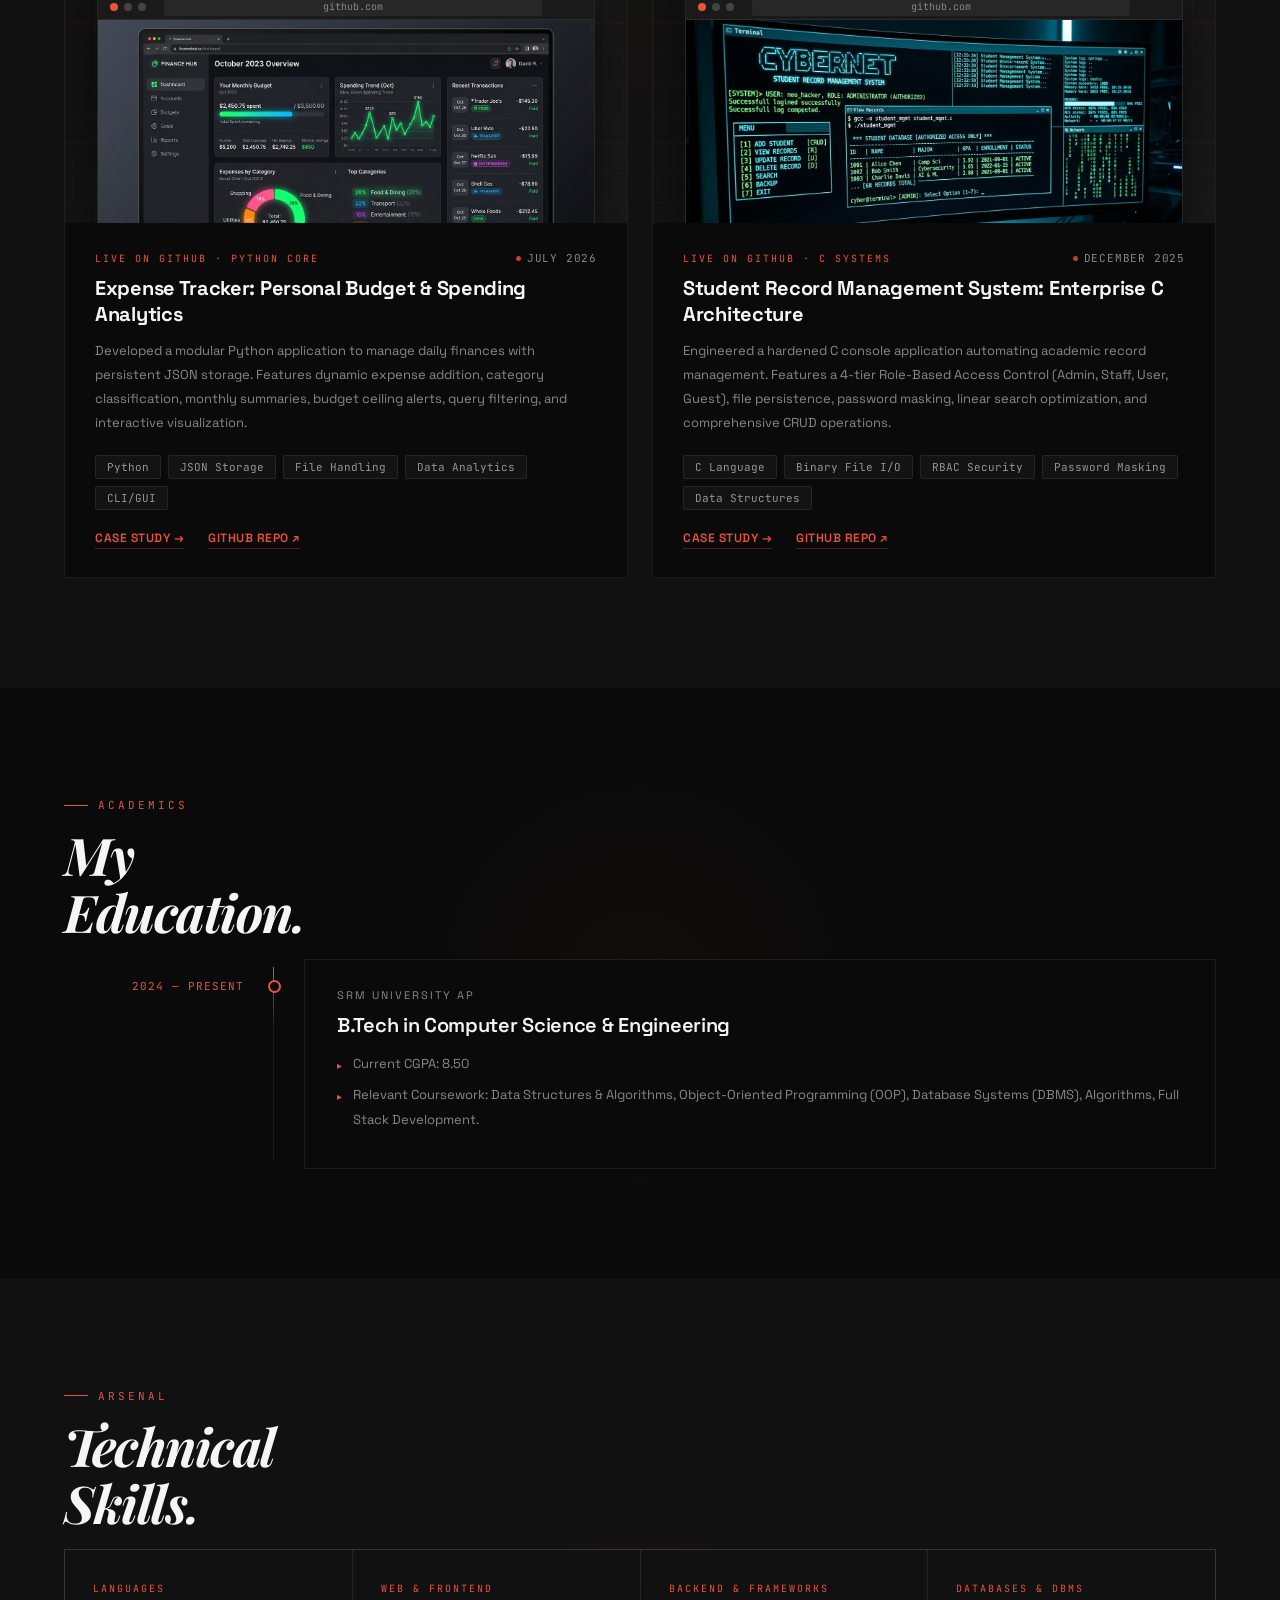
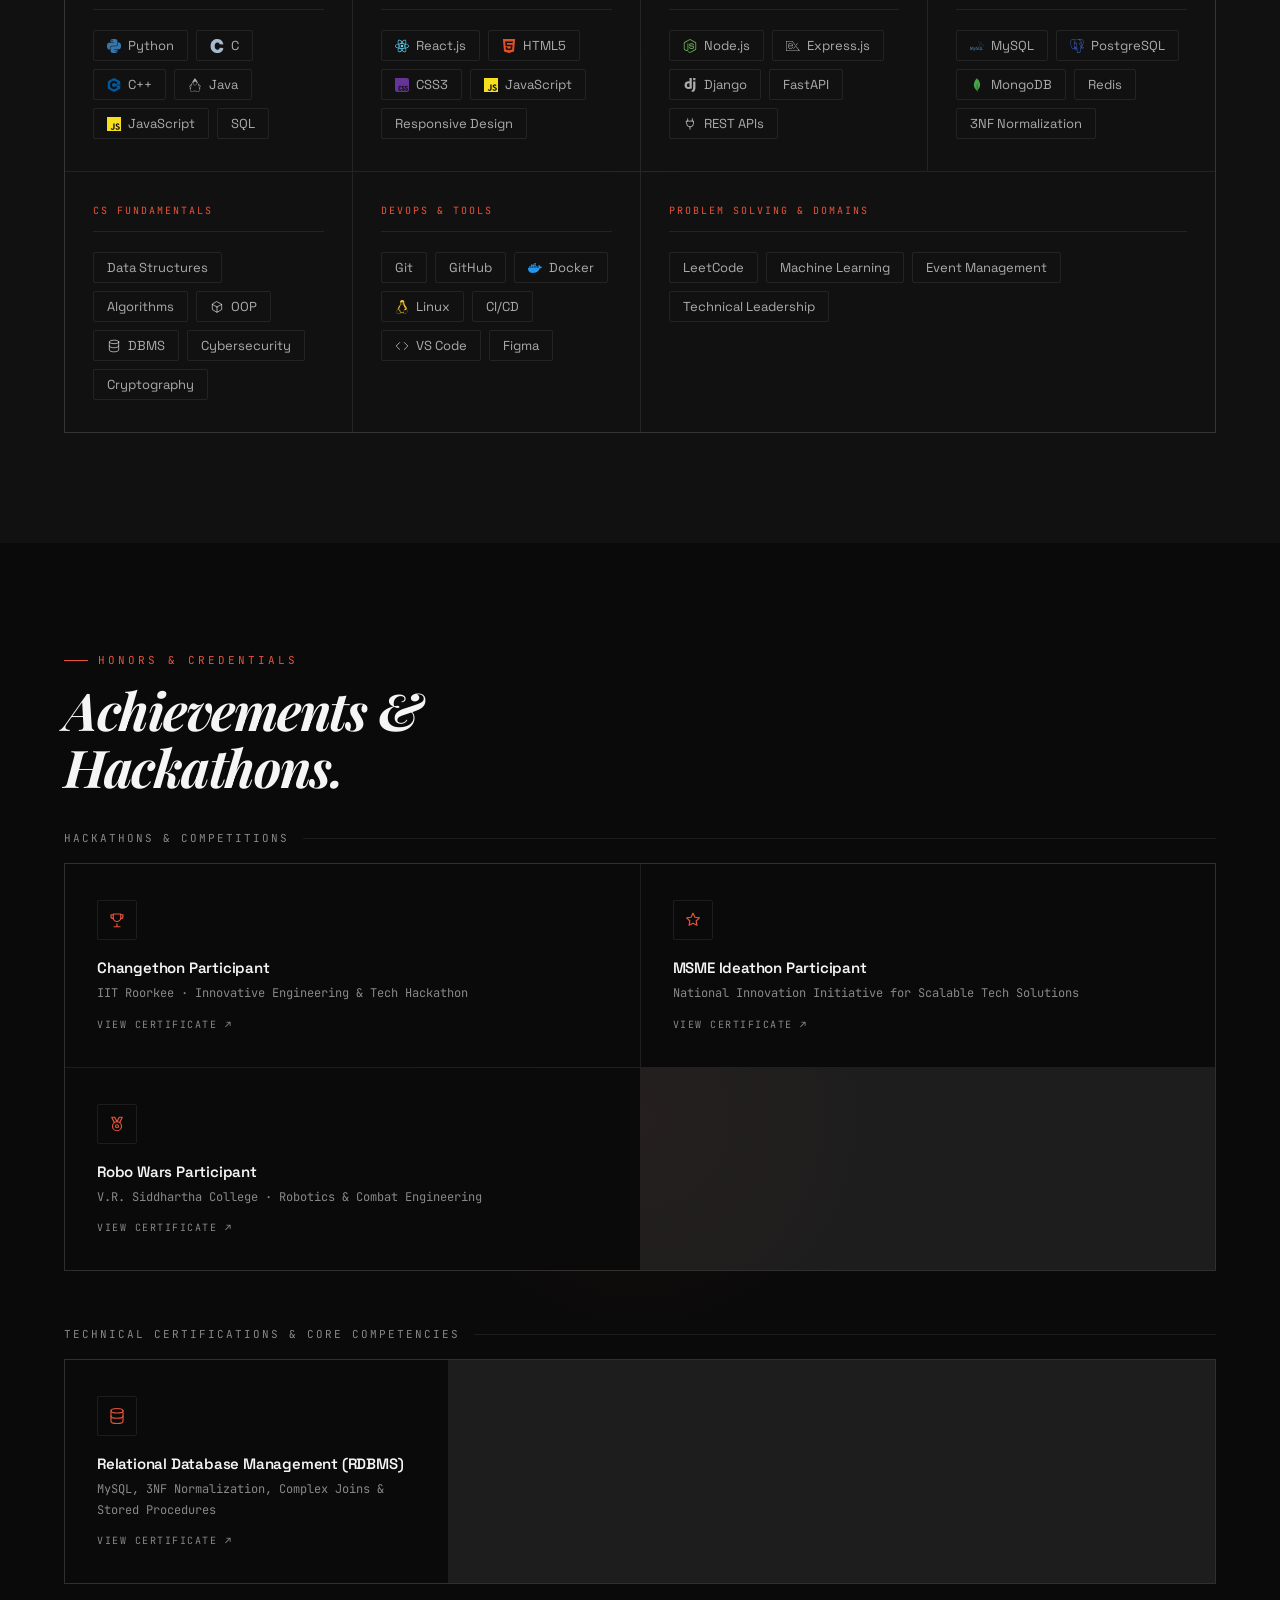
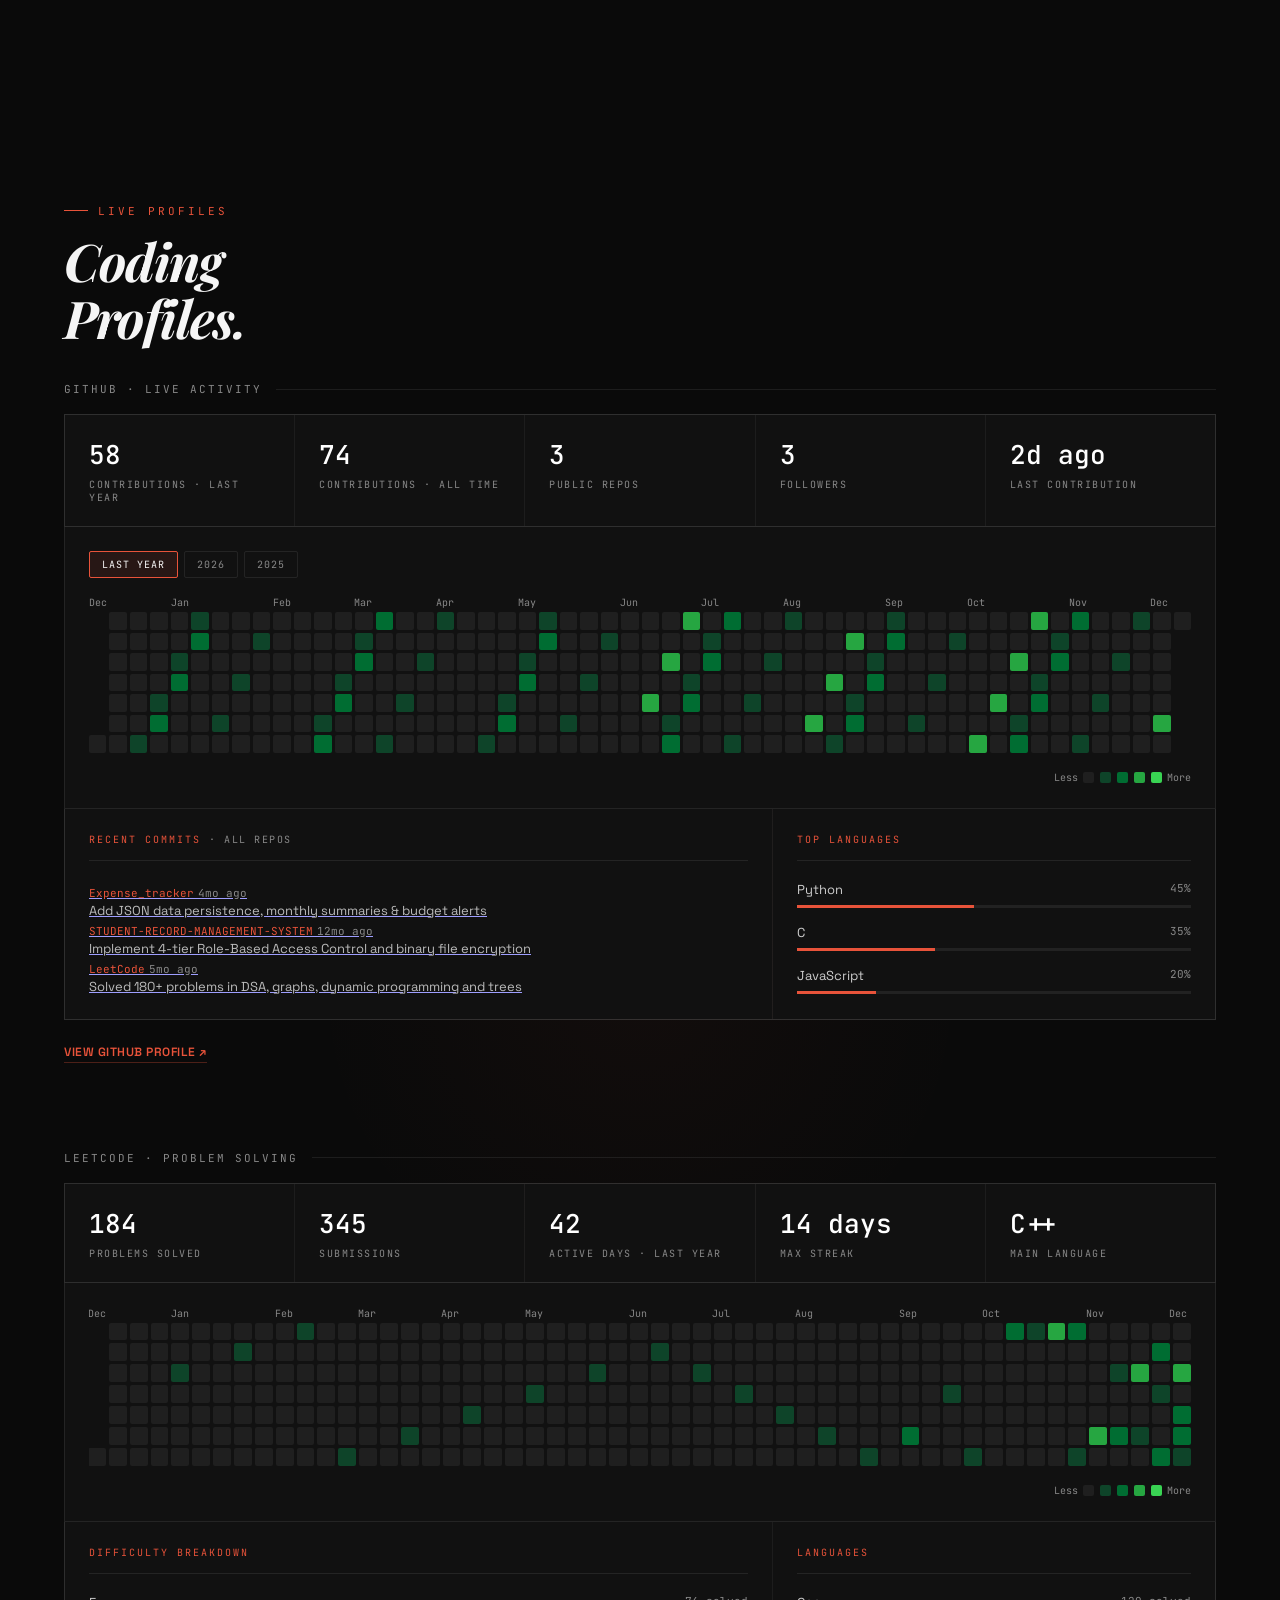
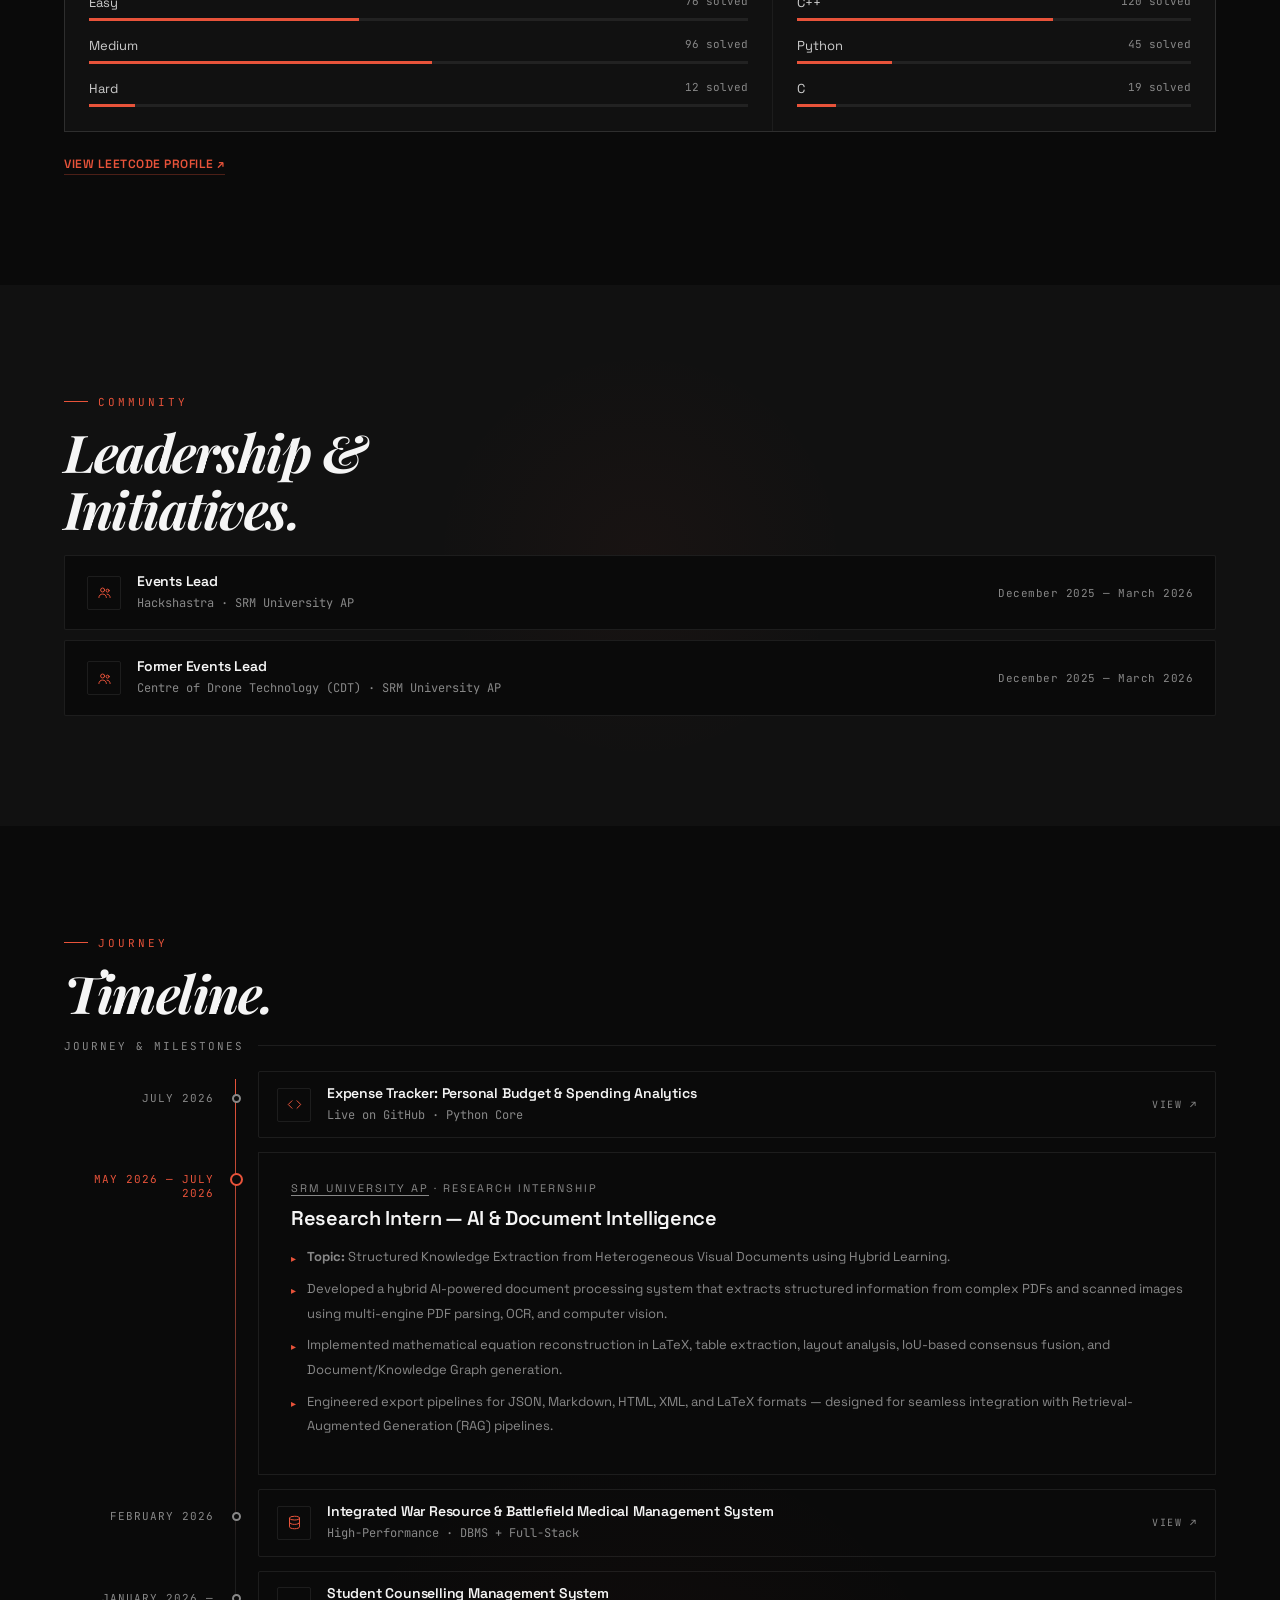
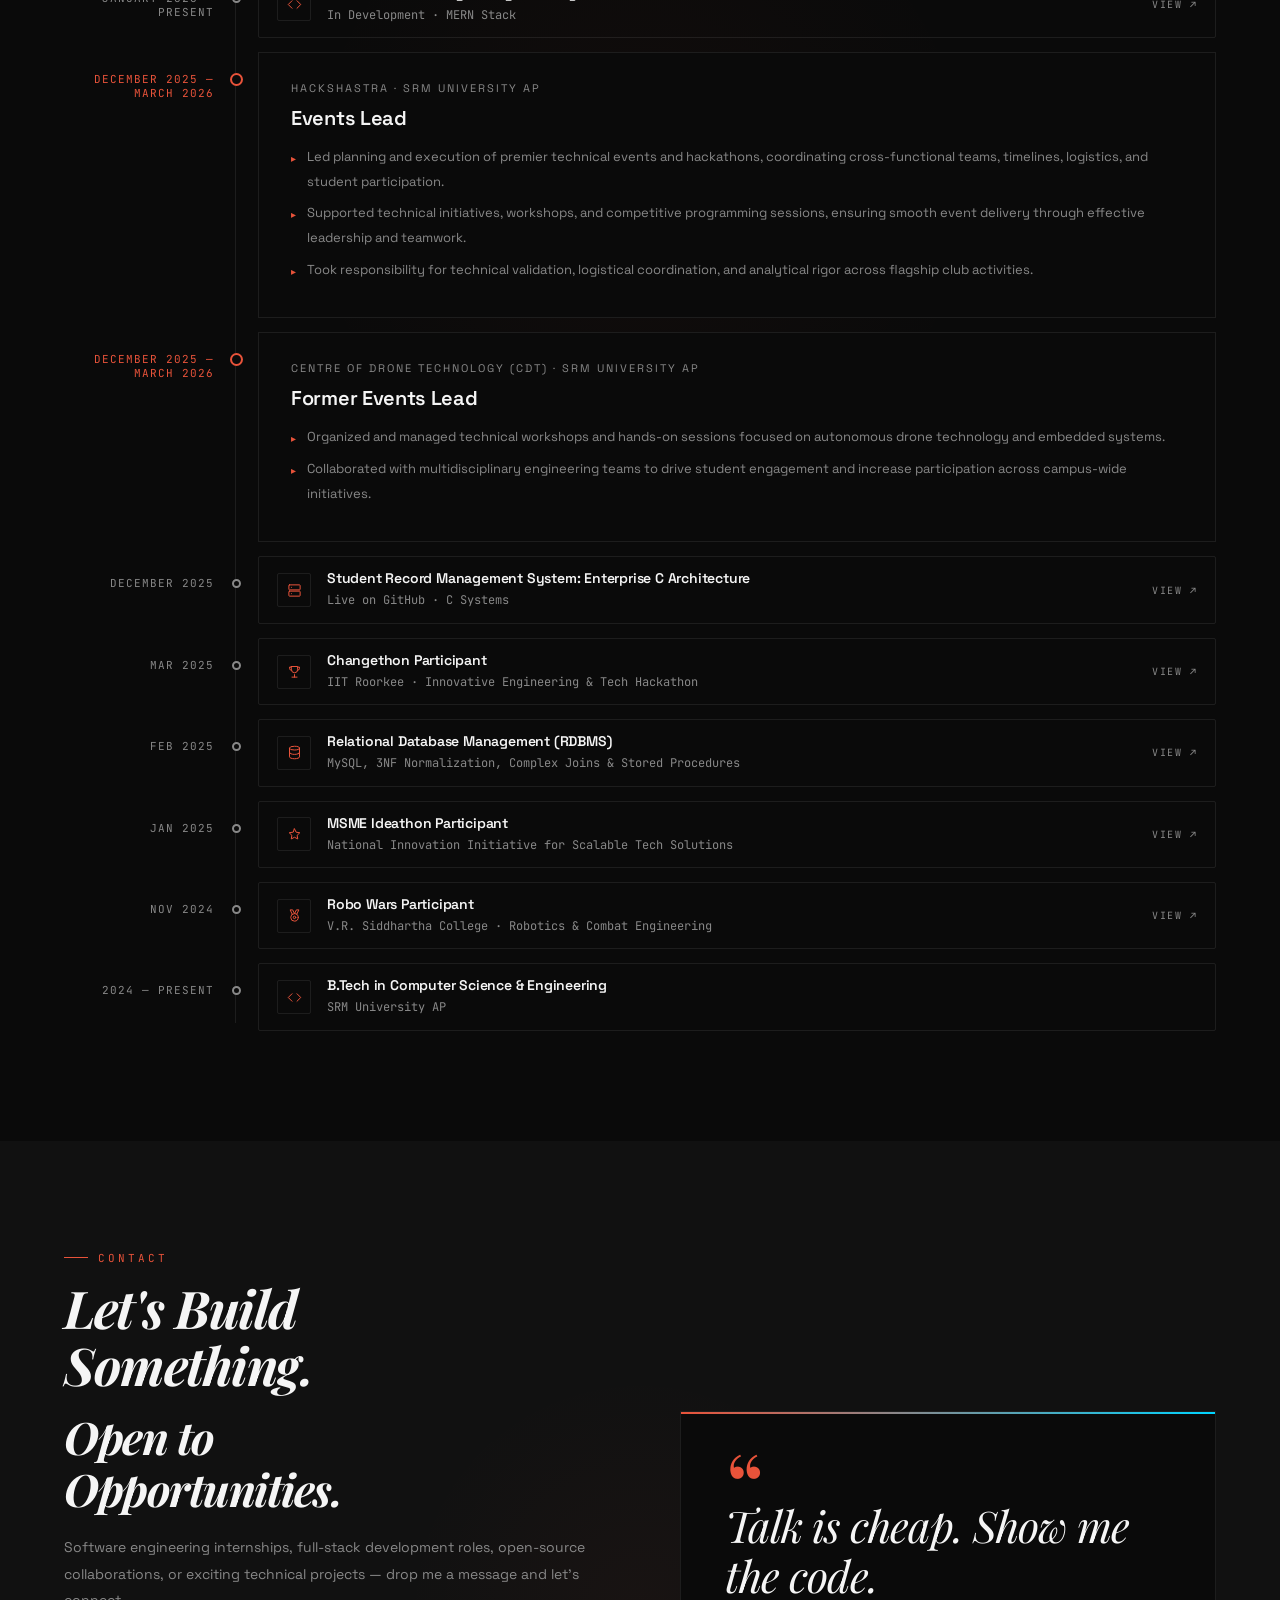
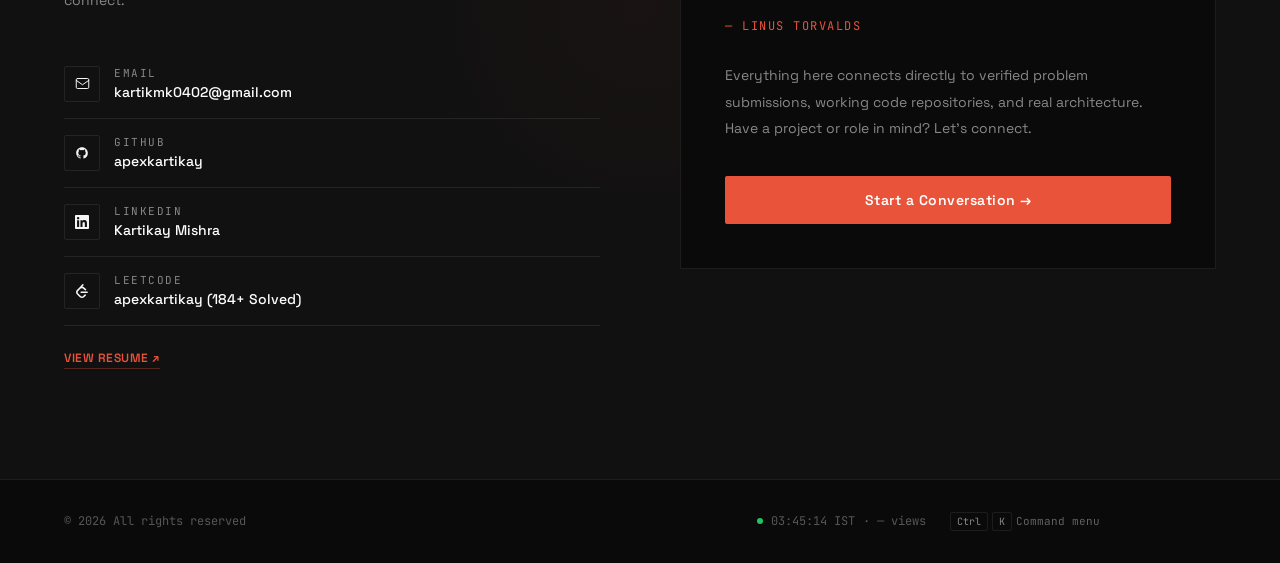
==== commit 5e40eb6b: "Added changes" ====
--- a/index.html
+++ b/index.html
@@ -340,10 +340,11 @@
 
 <!-- FOOTER -->
 <footer>
-  <div class="footer-l">Built by <span>Kartikay Mishra</span> &nbsp; © 2026 All rights reserved</div>
-  <div class="footer-live"><span class="live-dot"></span><span><span data-live="clock">--:--:--</span> IST</span><span>· <span data-live="views">—</span> views</span></div>
-  <button type="button" class="footer-cmd" data-open-palette aria-label="Open command menu"><kbd>Ctrl</kbd><kbd>K</kbd> Command menu</button>
-  <div class="footer-r">Write clean code. Solve hard problems. Ship with pride.</div>
+  <div class="footer-l">© 2026 All rights reserved</div>
+  <div class="footer-actions">
+    <div class="footer-live"><span class="live-dot"></span><span><span data-live="clock">--:--:--</span> IST</span><span>· <span data-live="views">—</span> views</span></div>
+    <button type="button" class="footer-cmd" data-open-palette aria-label="Open command menu"><kbd>Ctrl</kbd><kbd>K</kbd> Command menu</button>
+  </div>
 </footer>
 
 <!-- CERTIFICATE / PROOF VIEWER -->
